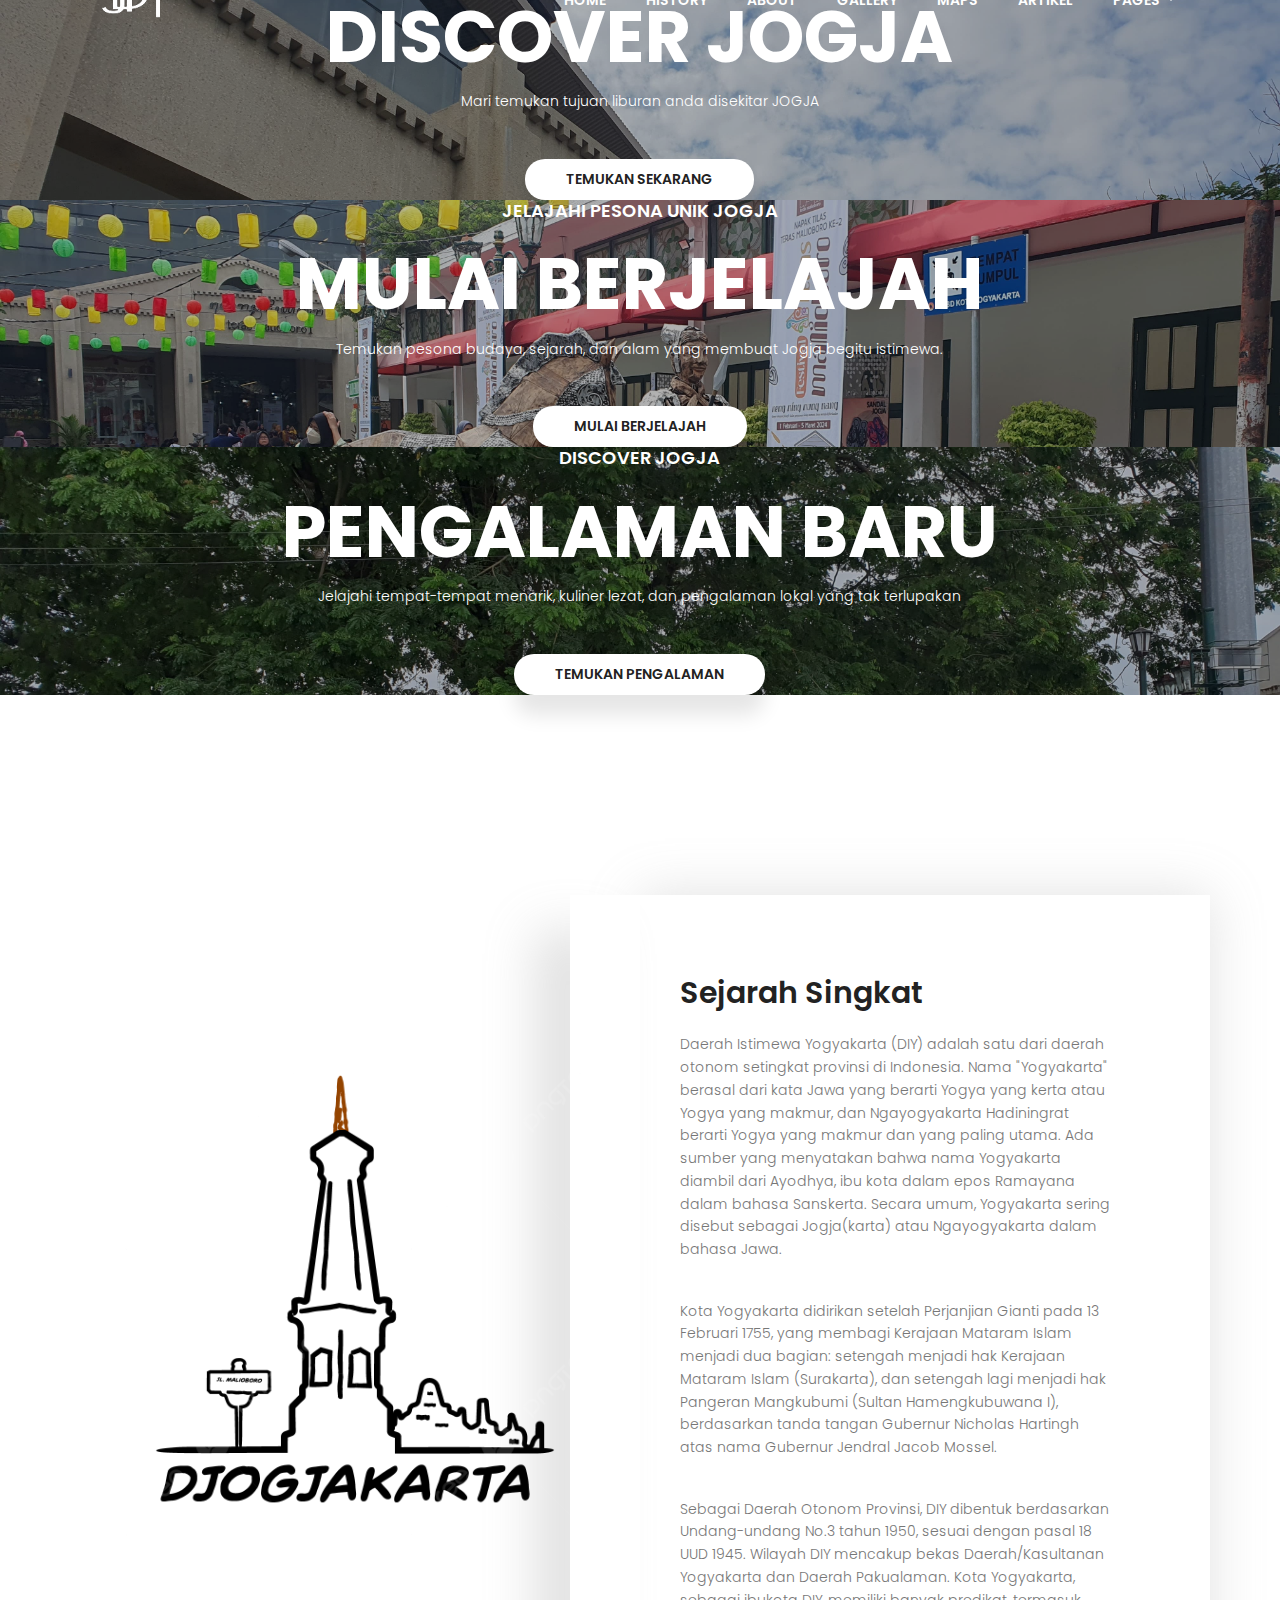
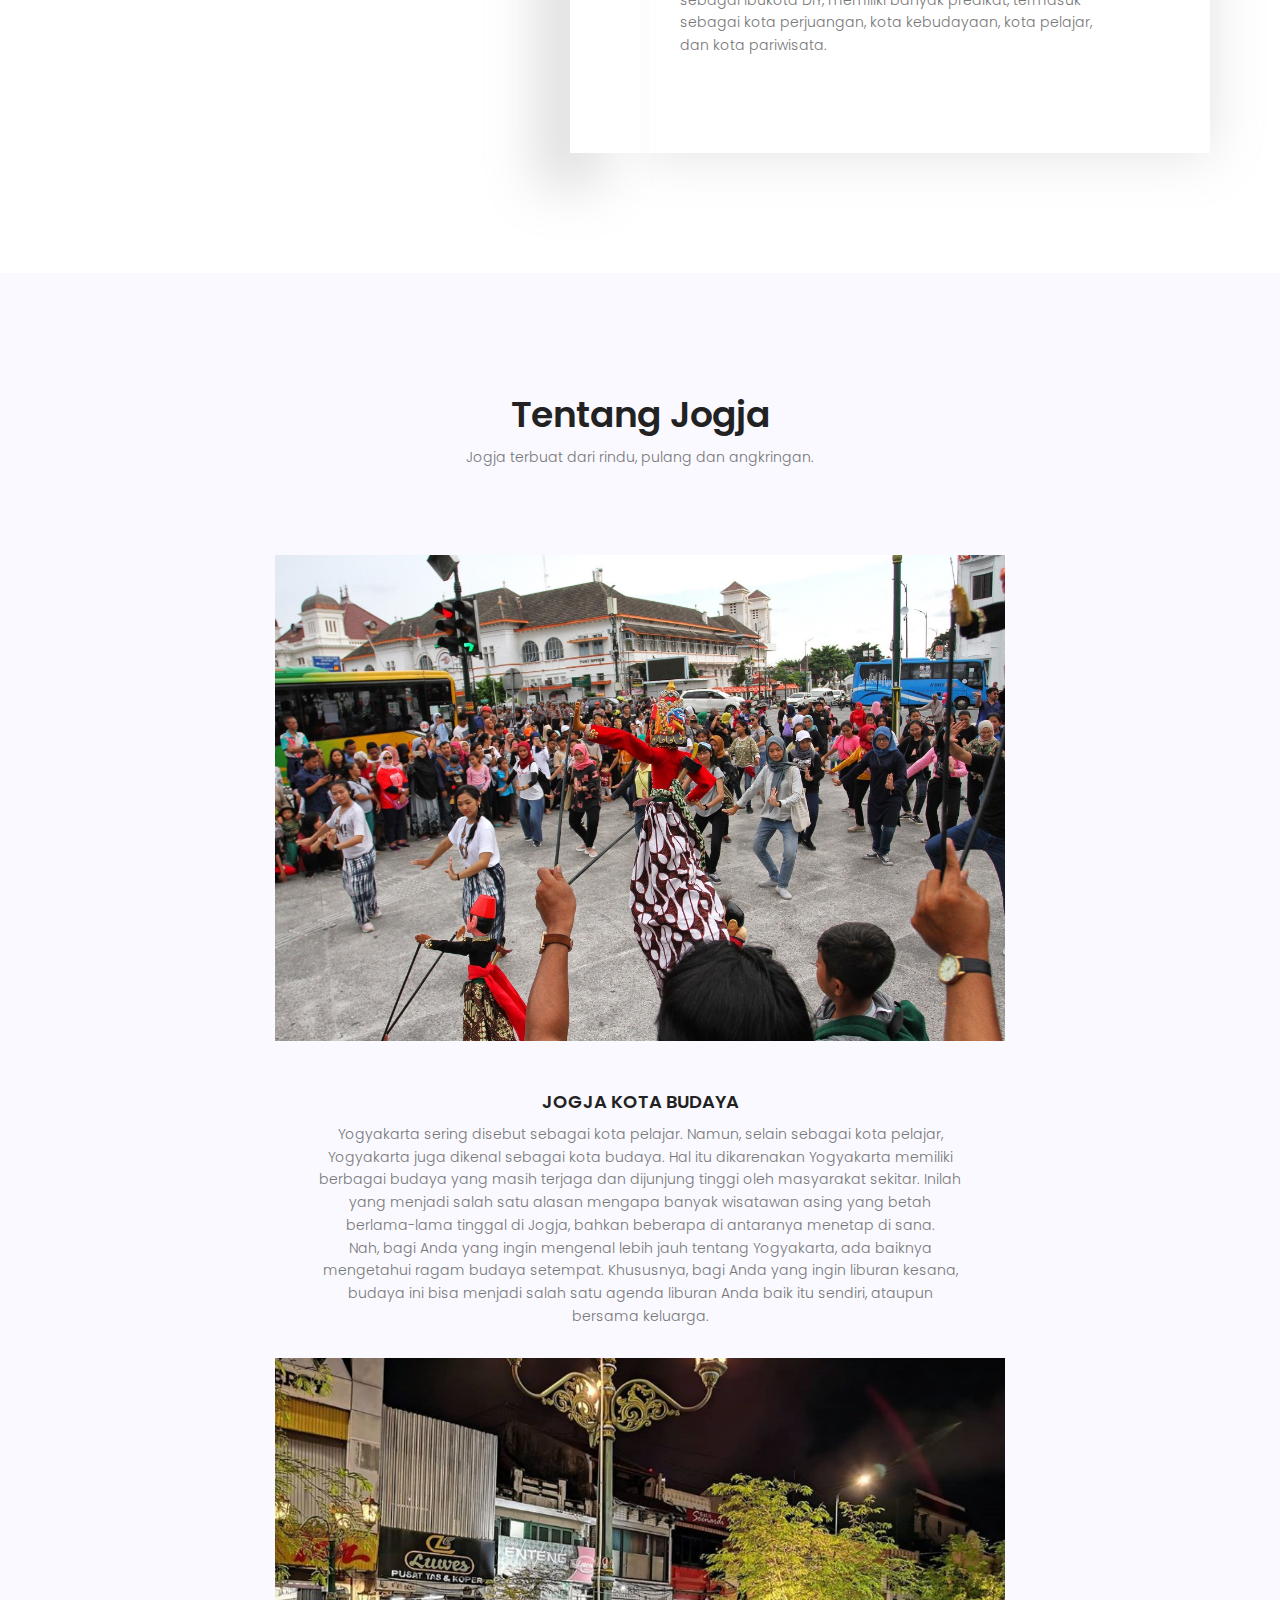
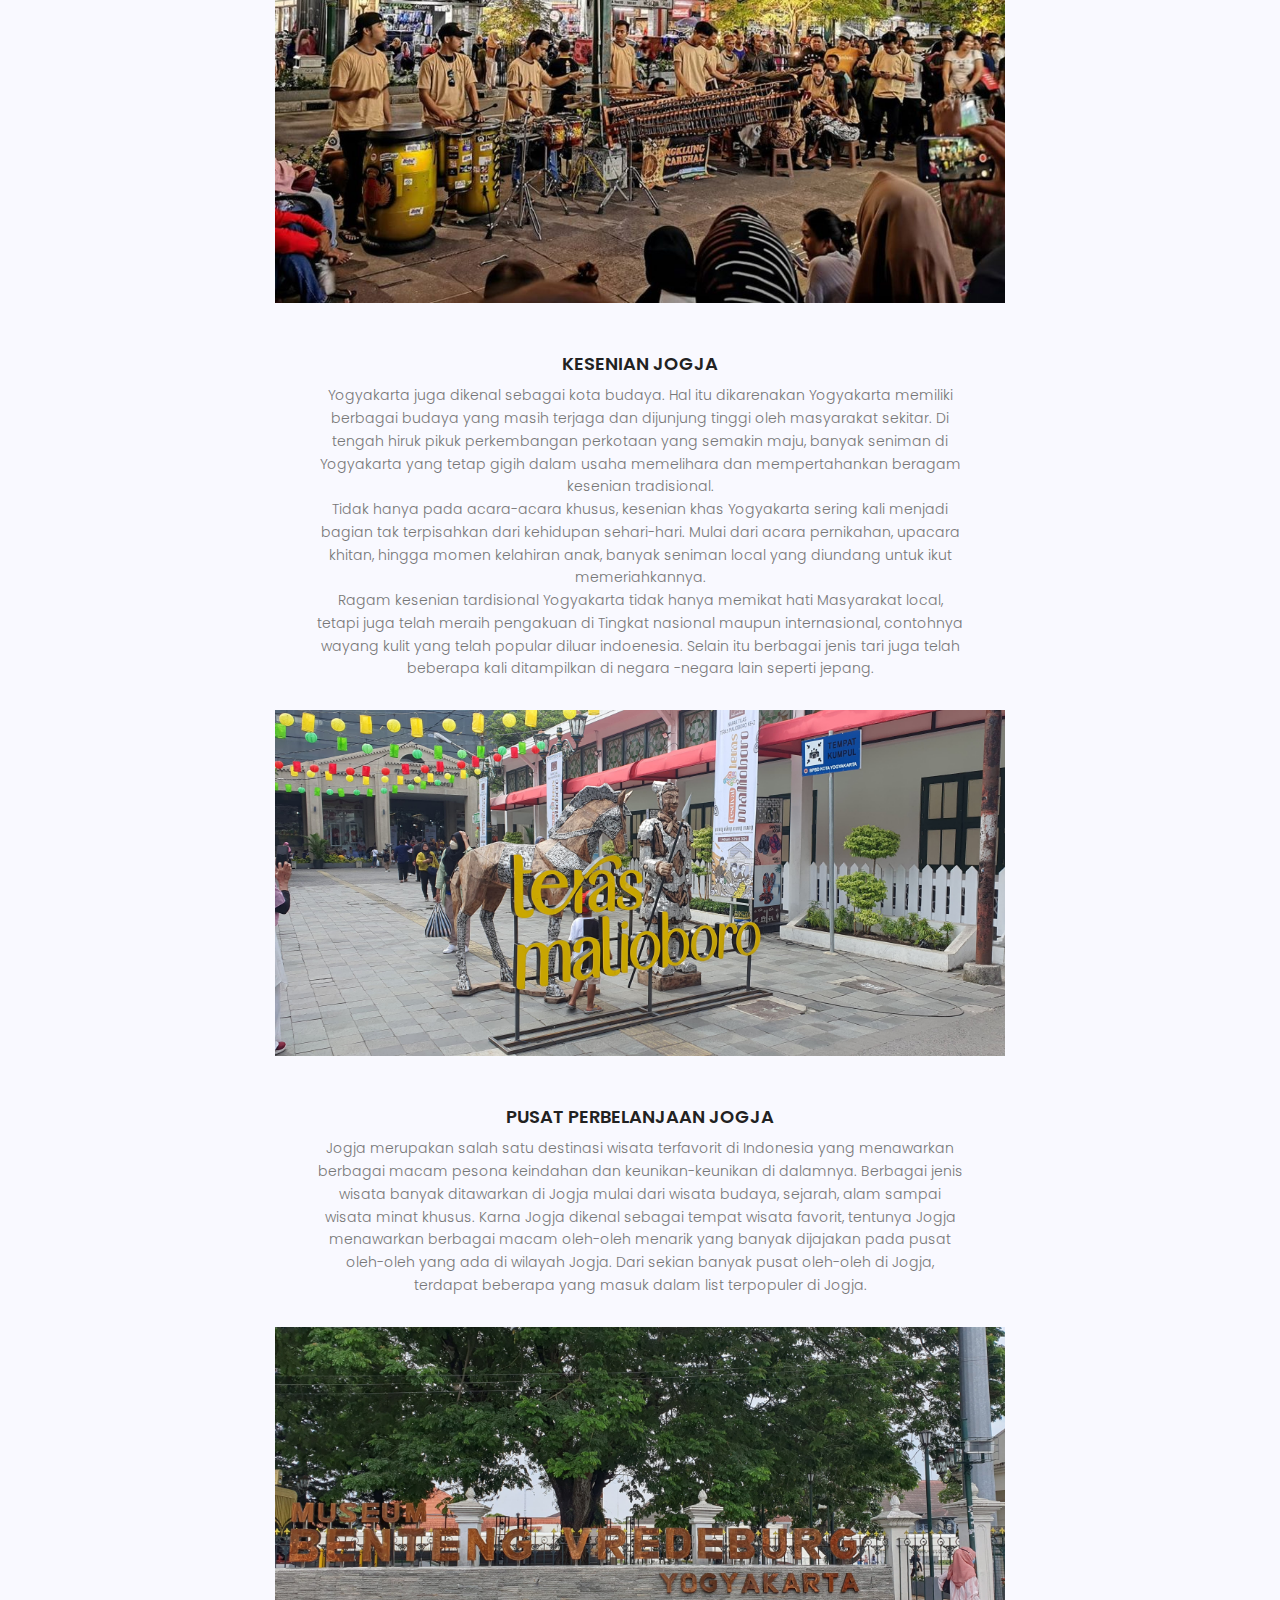
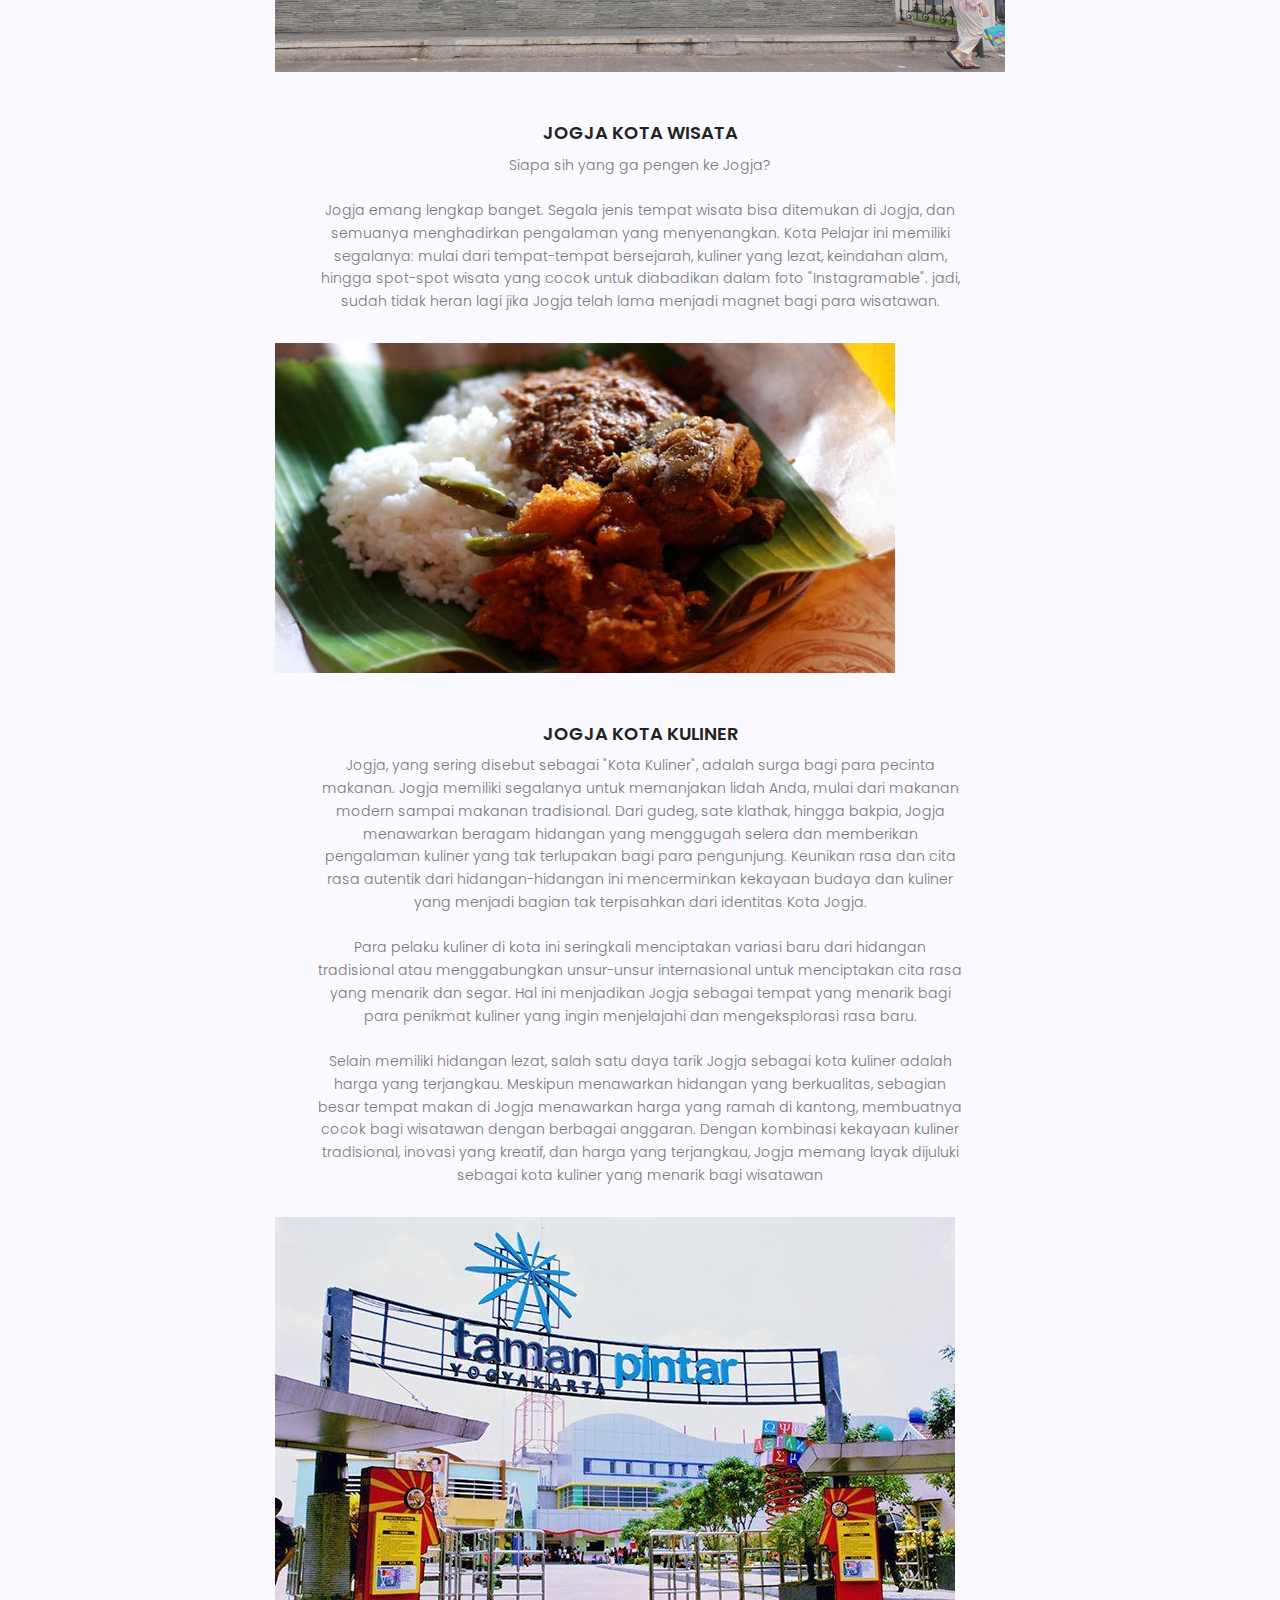
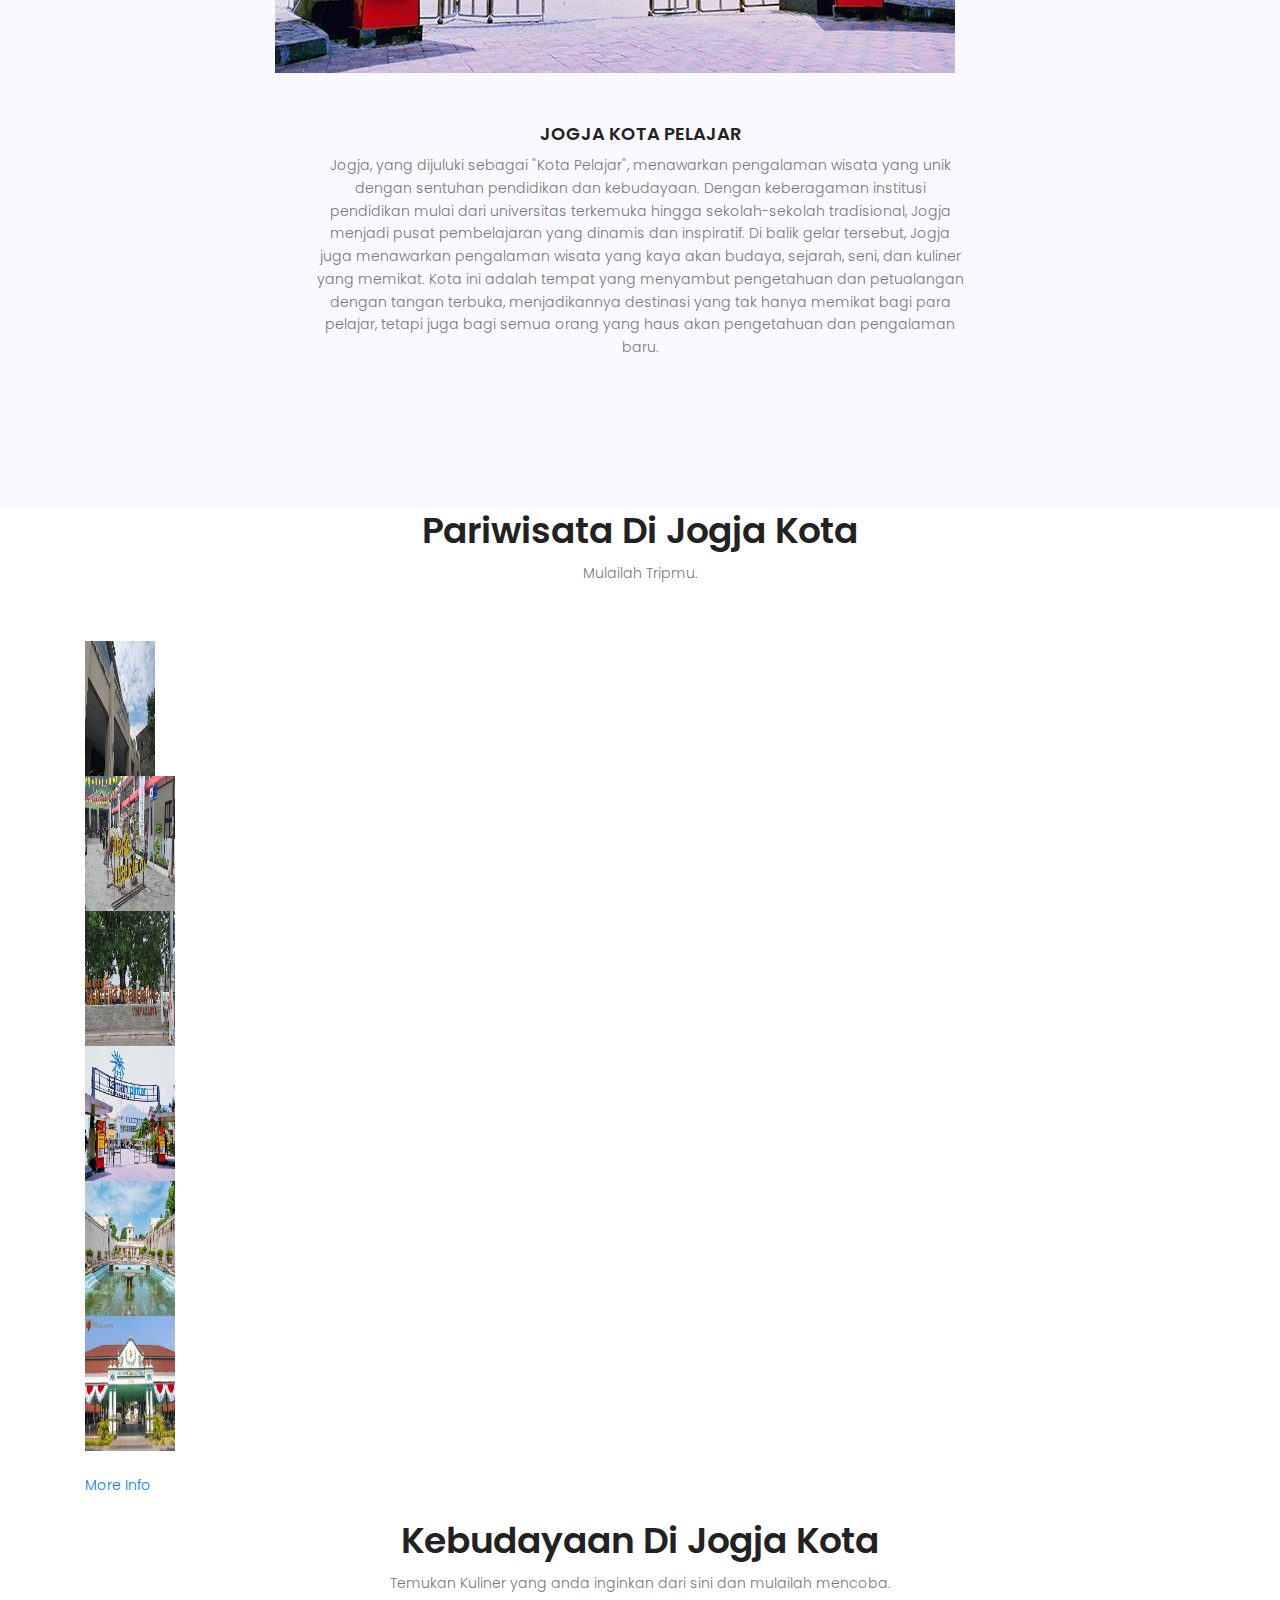
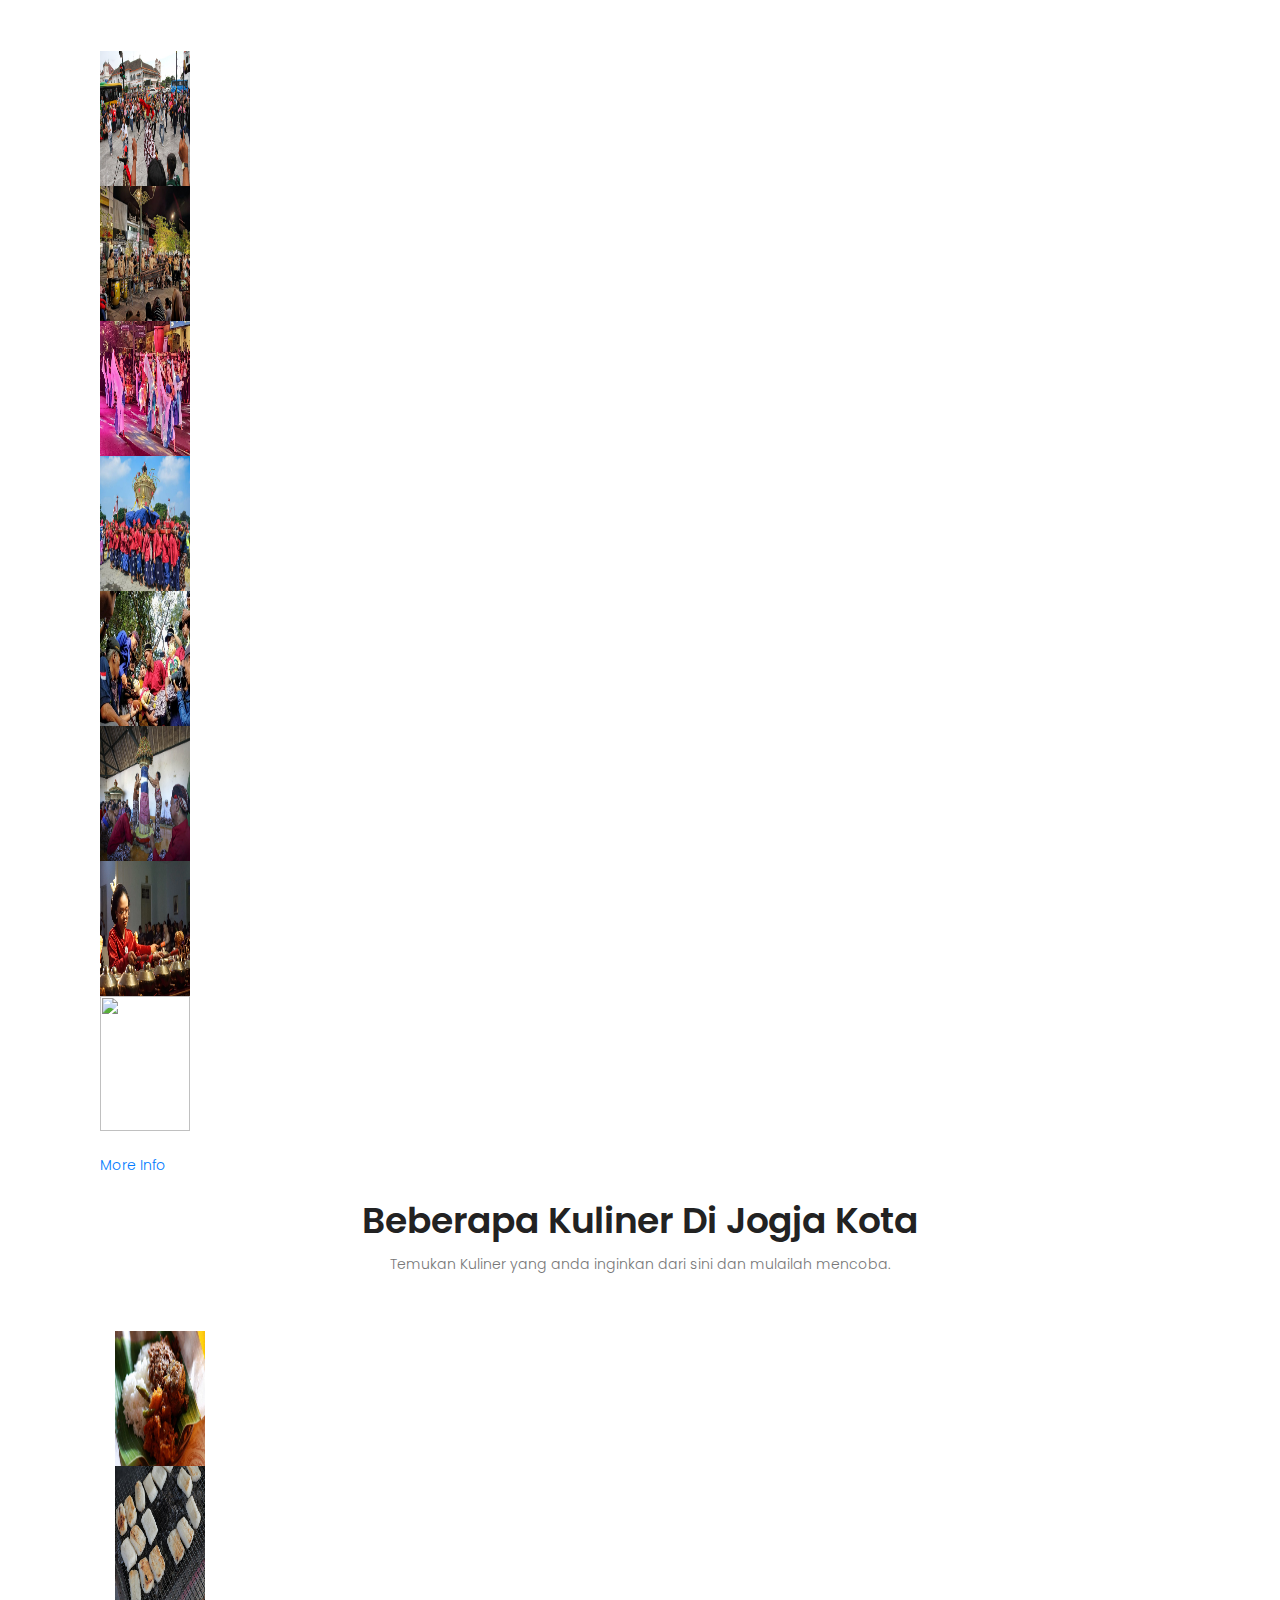
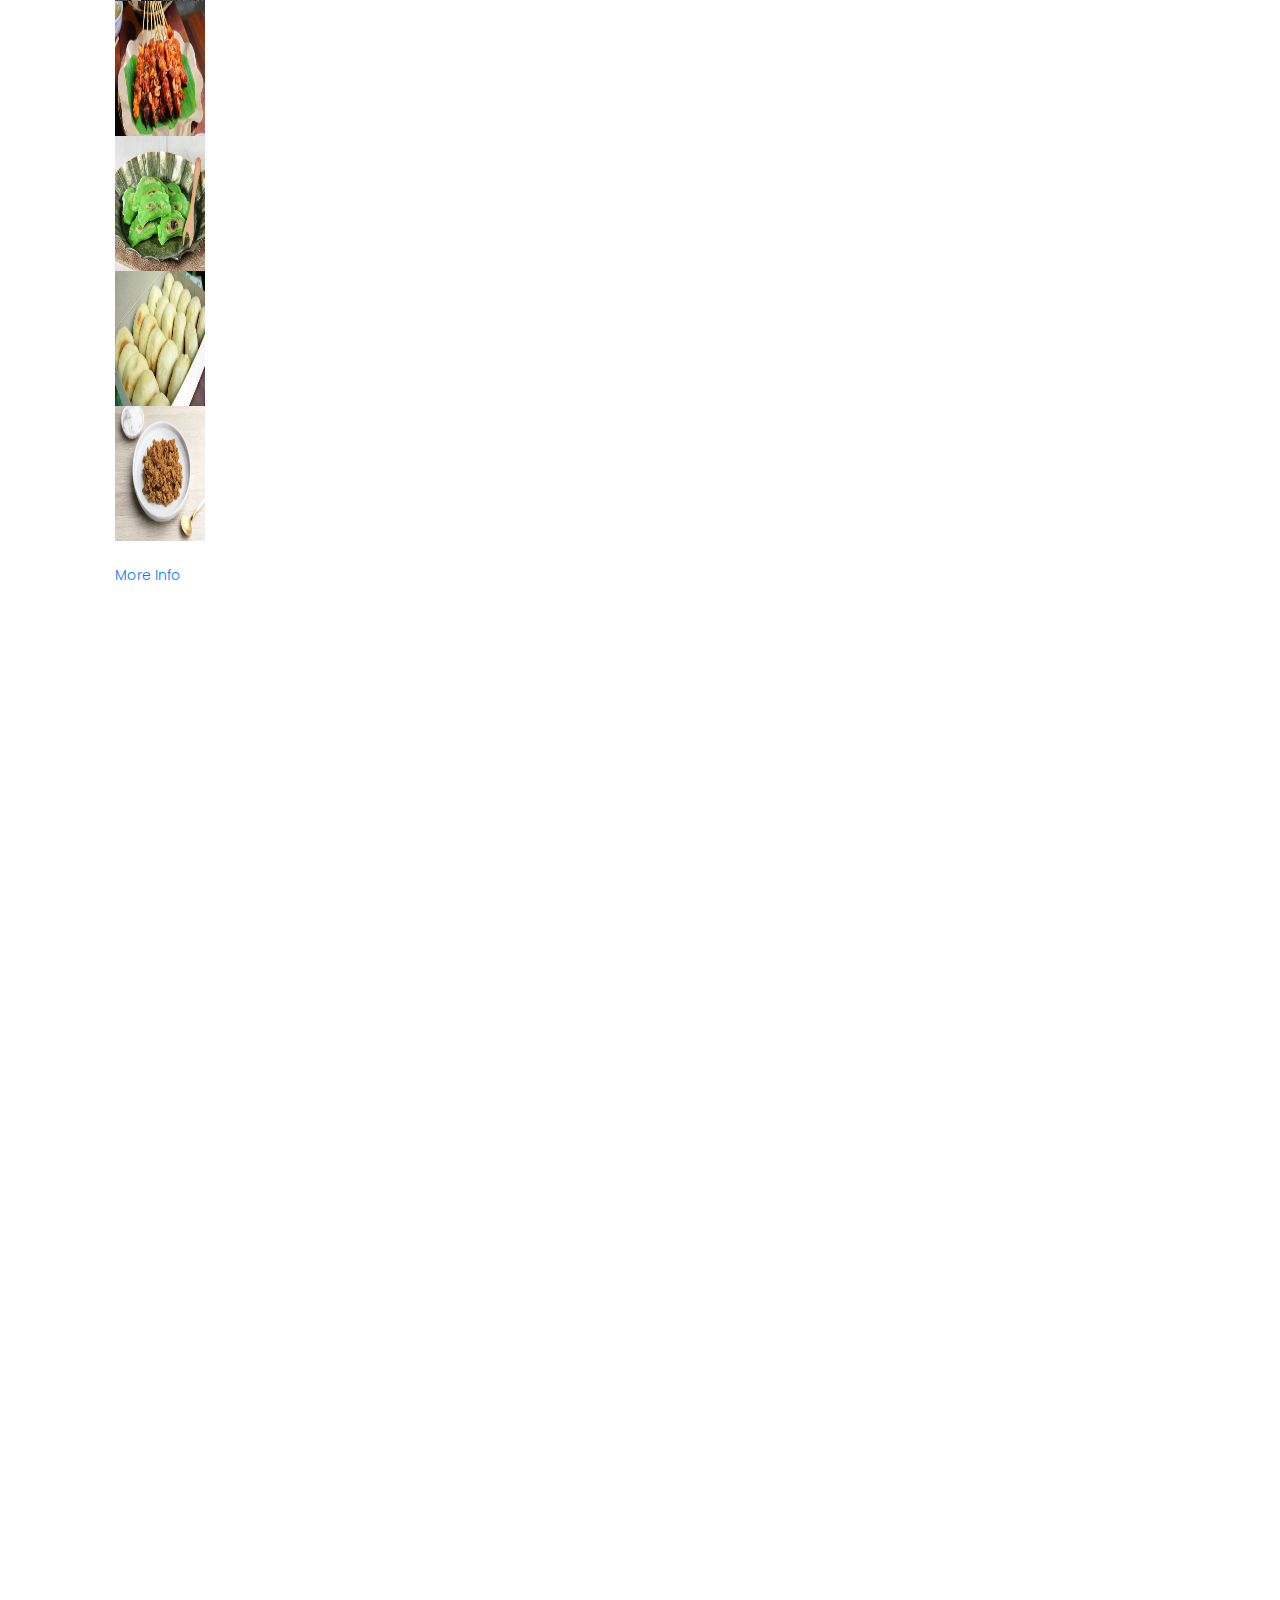
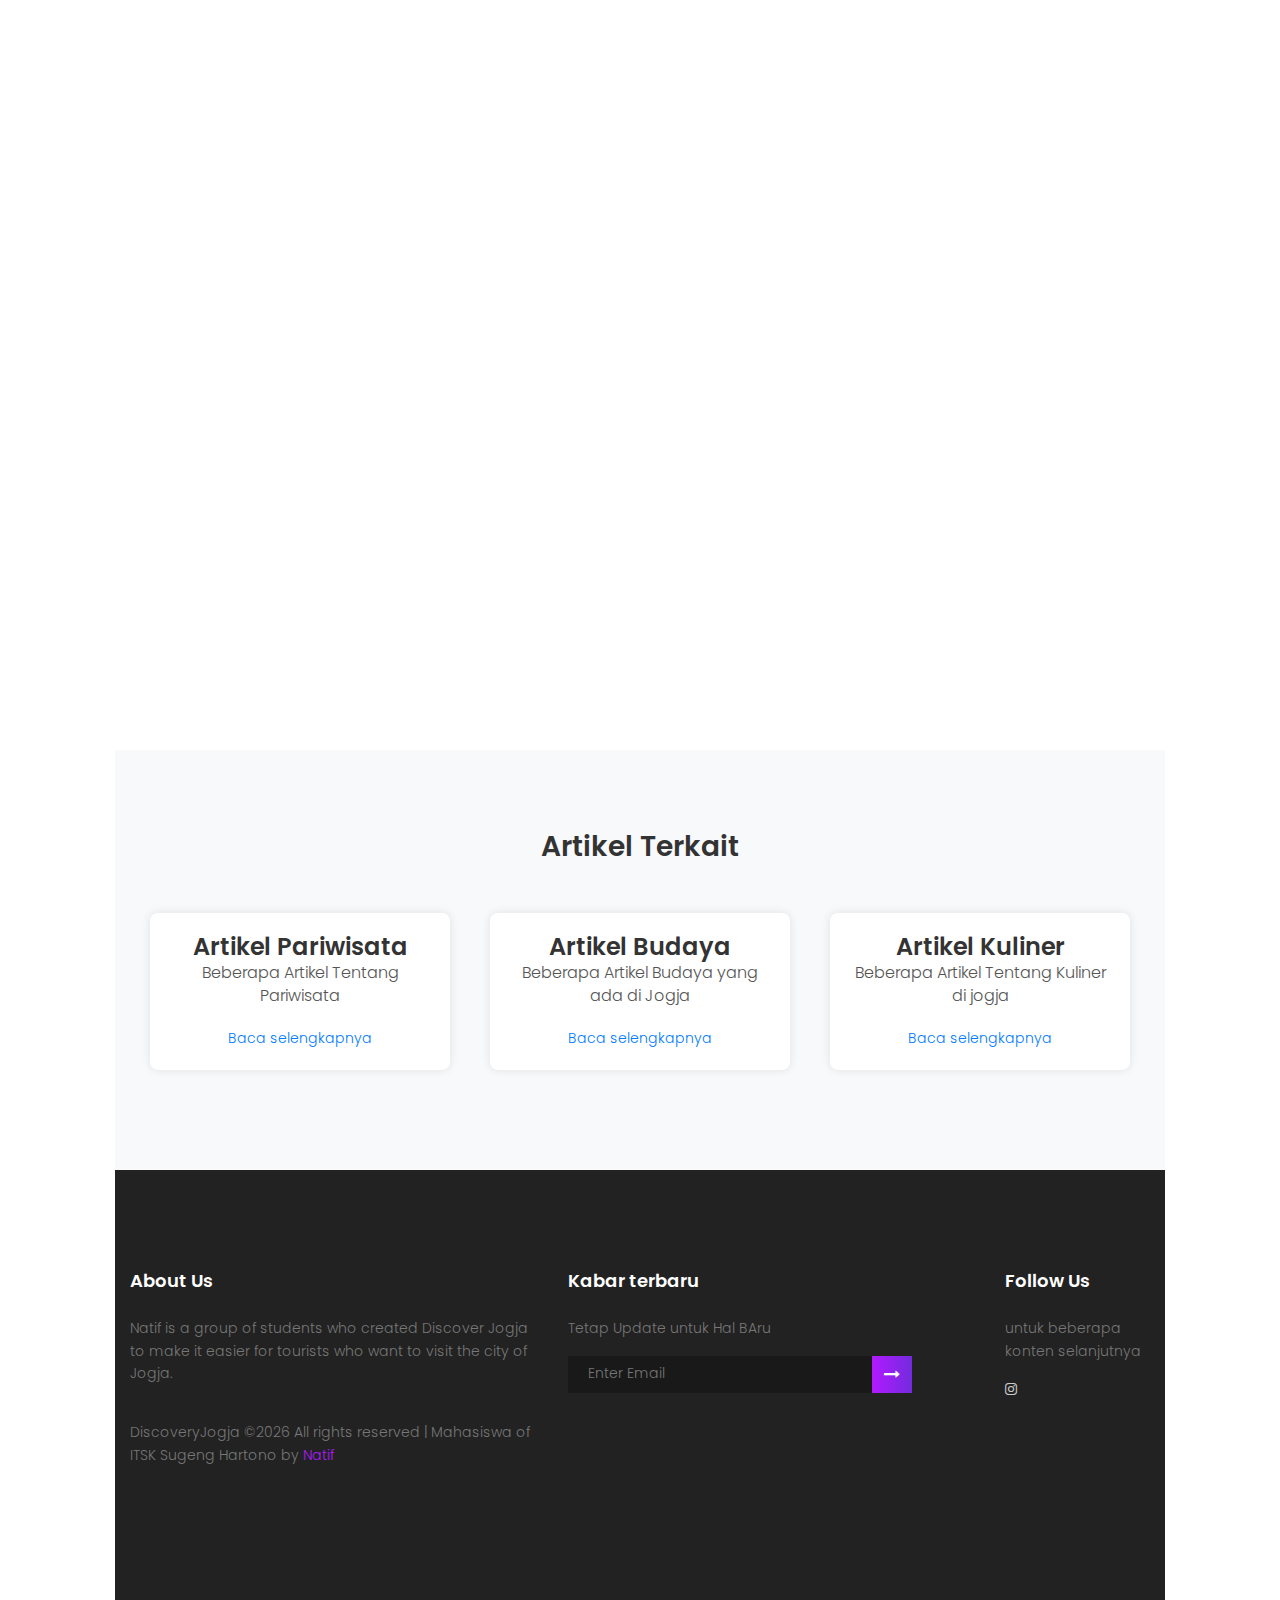
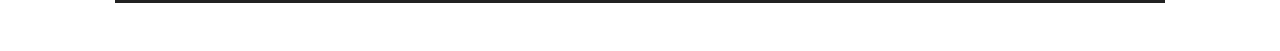
==== index.html @ 76f893b6 "Add files via upload" ====
<!DOCTYPE html>
	<html lang="zxx" class="no-js">
	<head>
		<!-- Mobile Specific Meta -->
		<meta name="viewport" content="width=device-width, initial-scale=1, shrink-to-fit=no">
		<!-- Favicon-->
		<link rel="shortcut icon" href="img/fav.png">
		<!-- Author Meta -->
		<meta name="author" content="colorlib">
		<!-- Meta Description -->
		<meta name="description" content="">
		<!-- Meta Keyword -->
		<meta name="keywords" content="">
		<!-- meta character set -->
		<meta charset="UTF-8">
		<!-- Site Title -->
		<title>Adventure</title>

		<link href="https://fonts.googleapis.com/css?family=Poppins:100,200,400,300,500,600,700" rel="stylesheet"> 
			<!--
			CSS
			============================================= -->
			<link rel="stylesheet" href="css/linearicons.css">
			<link rel="stylesheet" href="css/font-awesome.min.css">
			<link rel="stylesheet" href="css/bootstrap.css">
			<link rel="stylesheet" href="css/magnific-popup.css">
			<link rel="stylesheet" href="css/animate.min.css">
			<link rel="stylesheet" href="css/owl.carousel.css">
			<link rel="stylesheet" href="css/main.css">
			<style>
				.video-container {
					position: relative;
					width: 100%;
					height: 100vh; /* Sesuaikan dengan tinggi yang diinginkan */
					overflow: hidden;
				}
		
				video {
					position: absolute;
					top: 50%;
					left: 50%;
					transform: translate(-50%, -50%);
					min-width: 100%;
					min-height: 100%;
					width: auto;
					height: auto;
					z-index: -100;
				}
				.related-articles {
    background-color: #f8f9fa; 
    padding: 80px 0; 
}

.related-articles .container {
    text-align: center;
}

.related-articles h2 {
    margin-bottom: 30px; 
    font-size: 28px;
    color: #333; 
}

.article-list {
    display: flex;
    flex-wrap: wrap;
    justify-content: center;
}

.article {
    width: 300px; 
    margin: 20px; 
    padding: 20px; 
    background-color: #fff; 
    border-radius: 8px; 
    box-shadow: 0 0 10px rgba(0, 0, 0, 0.1); 
}

.article h3 {
    font-size: 24px;
    color: #333; 
}

.article p {
    margin-bottom: 20px;
    font-size: 16px; 
    color: #555; 
}

.article a {
    text-decoration: none;
    color: #007bff; 
}

.article a:hover {
    text-decoration: underline; 
}

				
			</style>
		</head>
		<body>
			<!-- start banner Area -->
			<section class="banner-area" id="home">
				<!-- Start Header Area -->
				<header class="default-header">
					<nav class="navbar navbar-expand-lg  navbar-light">
						<div class="container">
							  <a class="navbar-brand" href="index.html">
							  	<img src="img/logo2.png" height="70" width="200" color="blue" alt="">
							  </a>
							  <button class="navbar-toggler" type="button" data-toggle="collapse" data-target="#navbarSupportedContent" aria-controls="navbarSupportedContent" aria-expanded="false" aria-label="Toggle navigation">
							    <span class="text-white lnr lnr-menu"></span>
							  </button>

							  <div class="collapse navbar-collapse justify-content-end align-items-center" id="navbarSupportedContent">
							    <ul class="navbar-nav">
									<li><a href="#home">Home</a></li>
									<li><a href="#history">History</a></li>									
									<li><a href="#about">About</a></li>
									<li><a href="#gallery">Gallery</a></li>
									<li><a href="#faq">Maps</a></li>
									<li><a href="#artikel">Artikel</a></li>
									<!-- Dropdown -->
								    <li class="dropdown">
								      <a class="dropdown-toggle" href="#" id="navbardrop" data-toggle="dropdown">
								        Pages
								      </a>
								      <div class="dropdown-menu">
								        <a class="dropdown-item" href="pariwisata.html">Destinasi</a>
								        <a class="dropdown-item" href="budaya.html">Budaya</a>
										<a class="dropdown-item" href="kuliner.html">Kuliner</a>
								      </div>
								    </li>
							    </ul>
							  </div>						
						</div>
					</nav>
				</header>
				<!-- End Header Area -->				
			</section>

			<section class="default-banner active-blog-slider">
					<div class="item-slider relative" style="background: url(img/slider4.jpeg);background-size: cover;">
						<div class="overlay" style="background: rgba(0,0,0,.3)"></div>
						<div class="container">
							<div class="row fullscreen justify-content-center align-items-center">
								<div class="col-md-10 col-12">
									<div class="banner-content text-center">
										<h4 class="text-white mb-20 text-uppercase">Discover JOGJA by Natif</h4>
										<h1 class="text-uppercase text-white">DISCOVER JOGJA</h1>
										<p class="text-white">Mari temukan tujuan liburan anda disekitar JOGJA</p>
										<a href="#" class="text-uppercase header-btn">Temukan Sekarang</a>
									</div>
								</div>

							</div>
						</div>
					</div>
					<div class="item-slider relative" style="background: url(img/slider5.jpeg);background-size: cover;">
						<div class="overlay" style="background: rgba(0,0,0,.3)"></div>
						<div class="container">
							<div class="row fullscreen justify-content-center align-items-center">
								<div class="col-md-10 col-12">
									<div class="banner-content text-center">
										<h4 class="text-white mb-20 text-uppercase">Jelajahi pesona unik Jogja</h4>
										<h1 class="text-uppercase text-white">Mulai Berjelajah</h1>
										<p class="text-white">Temukan pesona budaya, sejarah, dan alam yang membuat Jogja begitu istimewa.</p>
										<a href="#" class="text-uppercase header-btn">Mulai Berjelajah</a>
									</div>
								</div>
							</div>
						</div>
					</div>
					<div class="item-slider relative" style="background: url(img/slider6.jpeg);background-size: cover;">
						<div class="overlay" style="background: rgba(0,0,0,.3)"></div>
						<div class="container">
							<div class="row fullscreen justify-content-center align-items-center">
								<div class="col-md-10 col-12">
									<div class="banner-content text-center">
										<h4 class="text-white mb-20 text-uppercase">DISCOVER JOGJA</h4>
										<h1 class="text-uppercase text-white">Pengalaman Baru</h1>
										<p class="text-white">Jelajahi tempat-tempat menarik, kuliner lezat, dan pengalaman lokal yang tak terlupakan</p>
										<a href="#" class="text-uppercase header-btn">Temukan Pengalaman</a>
									</div>
								</div>
							</div>
						</div>
					</div>
				</section>

			<!-- Start about Area -->
			<section class="section-gap info-area" id="history">
				<div class="container">
					<div class="row d-flex justify-content-center">
						<div class="menu-content pb-40 col-lg-8">
							<!-- <div class="title text-center">
								<h1 class="mb-10">Secuplik tentang Budaya,Pariwisata,dan Kuliner di Jogja Kota</h1>
								<p>Simak dan Ikuti</p>
							</div> -->
						</div>
					</div>					
					<div class="single-info row mt-40">
						<div class="col-lg-6 col-md-12 mt-120 text-center no-padding info-left">
							<div class="info-thumb">
								<img src="img/jogjalogo.png" class="img-fluid" alt="" height="800" width="800">
							</div>
						</div>
						<div class="col-lg-6 col-md-12 no-padding info-rigth">
							<div class="info-content">
								<h2 >Sejarah Singkat</h2>
								<br>
								<p>
									Daerah Istimewa Yogyakarta (DIY) adalah satu dari daerah otonom setingkat provinsi di Indonesia. Nama "Yogyakarta" berasal dari kata Jawa yang berarti Yogya yang kerta atau Yogya yang makmur, dan Ngayogyakarta Hadiningrat berarti Yogya yang makmur dan yang paling utama. Ada sumber yang menyatakan bahwa nama Yogyakarta diambil dari Ayodhya, ibu kota dalam epos Ramayana dalam bahasa Sanskerta. Secara umum, Yogyakarta sering disebut sebagai Jogja(karta) atau Ngayogyakarta dalam bahasa Jawa.
								</p>
								<br>
								<p> 
									Kota Yogyakarta didirikan setelah Perjanjian Gianti pada 13 Februari 1755, yang membagi Kerajaan Mataram Islam menjadi dua bagian: setengah menjadi hak Kerajaan Mataram Islam (Surakarta), dan setengah lagi menjadi hak Pangeran Mangkubumi (Sultan Hamengkubuwana I), berdasarkan tanda tangan Gubernur Nicholas Hartingh atas nama Gubernur Jendral Jacob Mossel.
								</p>
								<br>
								<p>
									Sebagai Daerah Otonom Provinsi, DIY dibentuk berdasarkan Undang-undang No.3 tahun 1950, sesuai dengan pasal 18 UUD 1945. Wilayah DIY mencakup bekas Daerah/Kasultanan Yogyakarta dan Daerah Pakualaman. Kota Yogyakarta, sebagai ibukota DIY, memiliki banyak predikat, termasuk sebagai kota perjuangan, kota kebudayaan, kota pelajar, dan kota pariwisata.
								</p>
								</div>
						</div>
					</div>
				</div>
			</section>
			<!-- End about Area -->
			
			
			<!-- Start project Area -->
			<section class="project-area section-gap" id="about">
				<div class="container">
					<div class="row d-flex justify-content-center">
						<div class="menu-content pb-30 col-lg-8">
							<div class="title text-center">
								<h1 class="mb-10">Tentang Jogja</h1>
								<p>Jogja terbuat dari rindu, pulang dan angkringan.</p>
							</div>
						</div>
					</div>						
					<div class="row justify-content-center d-flex">
						<div class="active-works-carousel mt-40 col-lg-8">
							<div class="item">
								<img class="img-fluid" src="img/budaya1.jpeg" alt="">
								<div class="caption text-center mt-20">
									<h6 class="text-uppercase">Jogja Kota Budaya</h6>
									<p>Yogyakarta sering disebut sebagai kota pelajar. Namun, selain sebagai kota pelajar, Yogyakarta juga dikenal sebagai kota budaya. Hal itu dikarenakan Yogyakarta memiliki berbagai budaya yang masih terjaga dan dijunjung tinggi oleh masyarakat sekitar. Inilah yang menjadi salah satu alasan mengapa banyak wisatawan asing yang betah berlama-lama tinggal di Jogja, bahkan beberapa di antaranya menetap di sana. </p>
								    <p>Nah, bagi Anda yang ingin mengenal lebih jauh tentang Yogyakarta, ada baiknya mengetahui ragam budaya setempat. Khususnya, bagi Anda yang ingin liburan kesana, budaya ini bisa menjadi salah satu agenda liburan Anda baik itu sendiri, ataupun bersama keluarga.</p>
								</div>
							</div>
							<div class="item">
								<img class="img-fluid" src="img/budaya2.jpg" alt="">
								<div class="caption text-center mt-20">
									<h6 class="text-uppercase">Kesenian Jogja</h6>
									<p>Yogyakarta juga dikenal sebagai kota budaya. Hal itu dikarenakan Yogyakarta memiliki berbagai budaya yang masih terjaga dan dijunjung tinggi oleh masyarakat sekitar. Di tengah hiruk pikuk perkembangan perkotaan yang semakin maju, banyak seniman di Yogyakarta yang tetap gigih dalam usaha memelihara dan mempertahankan beragam kesenian tradisional.  </p>
								    <p>Tidak hanya pada acara-acara khusus, kesenian khas Yogyakarta sering kali menjadi bagian tak terpisahkan dari kehidupan sehari-hari. Mulai dari acara pernikahan, upacara khitan, hingga momen kelahiran anak, banyak seniman local yang diundang untuk ikut memeriahkannya. </p>
									<p>Ragam kesenian tardisional Yogyakarta tidak hanya memikat hati Masyarakat local, tetapi juga telah meraih pengakuan di Tingkat nasional maupun internasional, contohnya wayang kulit yang telah popular diluar indoenesia. Selain itu berbagai jenis tari juga telah beberapa kali ditampilkan di negara -negara lain seperti jepang.</p>
								</div>
							</div>
							<div class="item">
								<img class="img-fluid" src="img/slider5.jpeg" alt="">
								<div class="caption text-center mt-20">
									<h6 class="text-uppercase">Pusat Perbelanjaan Jogja</h6>
									<p>Jogja merupakan salah satu destinasi wisata terfavorit di Indonesia yang  menawarkan berbagai macam pesona keindahan dan keunikan-keunikan di dalamnya. Berbagai jenis wisata banyak ditawarkan di Jogja mulai dari wisata budaya, sejarah, alam sampai wisata minat khusus. Karna Jogja dikenal sebagai tempat wisata favorit, tentunya Jogja menawarkan berbagai macam oleh-oleh menarik yang banyak dijajakan pada pusat oleh-oleh yang ada di wilayah Jogja. Dari sekian banyak pusat oleh-oleh di Jogja, terdapat beberapa yang masuk dalam list terpopuler di Jogja.</p>
								</div>
							</div>
							<div class="item">
								<img class="img-fluid" src="img/slider6.jpeg" alt="">
								<div class="caption text-center mt-20">
									<h6 class="text-uppercase">Jogja Kota Wisata</h6>
									<p>Siapa sih yang ga pengen ke Jogja?</p>
									<br>
									<p>Jogja emang lengkap banget. Segala jenis tempat wisata bisa ditemukan di Jogja, dan semuanya menghadirkan pengalaman yang menyenangkan. Kota Pelajar ini memiliki segalanya: mulai dari tempat-tempat bersejarah, kuliner yang lezat, keindahan alam, hingga spot-spot wisata yang cocok untuk diabadikan dalam foto "Instagramable". jadi, sudah tidak heran lagi jika Jogja telah lama menjadi magnet bagi para wisatawan.</p>
								</div>
							</div>
							<div class="item">
								<img class="img-fluid" src="img/gudeg.jpg" alt="">
								<div class="caption text-center mt-20">
									<h6 class="text-uppercase">Jogja Kota Kuliner</h6>
									<p> Jogja, yang sering disebut sebagai "Kota Kuliner", adalah surga bagi para pecinta makanan. Jogja memiliki segalanya untuk memanjakan lidah Anda, mulai dari makanan modern sampai makanan tradisional. Dari gudeg, sate klathak, hingga bakpia, Jogja menawarkan beragam hidangan yang menggugah selera dan memberikan pengalaman kuliner yang tak terlupakan bagi para pengunjung. Keunikan rasa dan cita rasa autentik dari hidangan-hidangan ini mencerminkan kekayaan budaya dan kuliner yang menjadi bagian tak terpisahkan dari identitas Kota Jogja.</p>
									<br>
									<p> Para pelaku kuliner di kota ini seringkali menciptakan variasi baru dari hidangan tradisional atau menggabungkan unsur-unsur internasional untuk menciptakan cita rasa yang menarik dan segar. Hal ini menjadikan Jogja sebagai tempat yang menarik bagi para penikmat kuliner yang ingin menjelajahi dan mengeksplorasi rasa baru.</p>
									<br> 
									<p> Selain memiliki hidangan lezat, salah satu daya tarik Jogja sebagai kota kuliner adalah harga yang terjangkau. Meskipun menawarkan hidangan yang berkualitas, sebagian besar tempat makan di Jogja menawarkan harga yang ramah di kantong, membuatnya cocok bagi wisatawan dengan berbagai anggaran. Dengan kombinasi kekayaan kuliner tradisional, inovasi yang kreatif, dan harga yang terjangkau, Jogja memang layak dijuluki sebagai kota kuliner yang menarik bagi wisatawan </p>
								</div>
							</div>
							<div class="item">
								<img class="img-fluid" src="img/taman pintar.jpg" alt="">
								<div class="caption text-center mt-20">
									<h6 class="text-uppercase">Jogja Kota Pelajar</h6>
									<p>Jogja, yang dijuluki sebagai "Kota Pelajar", menawarkan pengalaman wisata yang unik dengan sentuhan pendidikan dan kebudayaan. Dengan keberagaman institusi pendidikan mulai dari universitas terkemuka hingga sekolah-sekolah tradisional, Jogja menjadi pusat pembelajaran yang dinamis dan inspiratif. Di balik gelar tersebut, Jogja juga menawarkan pengalaman wisata yang kaya akan budaya, sejarah, seni, dan kuliner yang memikat. Kota ini adalah tempat yang menyambut pengetahuan dan petualangan dengan tangan terbuka, menjadikannya destinasi yang tak hanya memikat bagi para pelajar, tetapi juga bagi semua orang yang haus akan pengetahuan dan pengalaman baru. </p>
								</div>
							</div>
						</div>
					</div>
				</div>	
			</section>
			
			<!-- End project Area -->


			<!-- Start feature Area -->
			<div class="container">
				<div class="row d-flex justify-content-center">
					<div class="menu-content pb-40 col-lg-8">
						<div class="title text-center">
							<h1 class="mb-10">Pariwisata Di Jogja Kota</h1>
							<p>Mulailah Tripmu.</p>
						</div>
					</div>
				</div>
			<!-- End feature Area -->


			<!-- Start gallery Area -->
			<section class="gallery-area" id="gallery">
				<div class="container-fluid">
					<div class="row no-padding">
						<div class="active-gallery">
							<div class="item single-gallery">
								<img src="img/slider4.jpeg" alt="" height="135" width="70">
							</div>	
							<div class="item single-gallery">
								<img src="img/slider5.jpeg" alt="" height="135" width="90">
							</div>	
							<div class="item single-gallery">
								<img src="img/slider6.jpeg" alt="" height="135" width="90">
							</div>	
							<div class="item single-gallery">
								<img src="img/taman pintar.jpg" alt="" height="135" width="90">
							</div>	
							<div class="item single-gallery">
								<img src="img/taman sari.jpg" alt="" height="135" width="90">
							</div>	
							<div class="item single-gallery">
								<img src="img/keraton jogja.jpeg" alt="" height="135" width="90">
							</div>																		
						</div>
					</div>
				</div>	
			</section>
			<!-- End gallery Area -->
			<br>
			<a href="pariwisata.html"> More Info</a>
			<br>
			<br>

			<!-- Start feature Area -->
			<div class="container">
				<div class="row d-flex justify-content-center">
					<div class="menu-content pb-40 col-lg-8">
						<div class="title text-center">
							<h1 class="mb-10">Kebudayaan Di Jogja Kota</h1>
							<p>Temukan Kuliner yang anda inginkan dari sini dan mulailah mencoba.</p>
						</div>
					</div>
				</div>
			<!-- End feature Area -->


			<!-- Start gallery Area -->
			<section class="gallery-area" id="gallery">
				<div class="container-fluid">
					<div class="row no-padding">
						<div class="active-gallery">
							<div class="item single-gallery">
								<img src="img/budaya1.jpeg" alt="" height="135" width="90">
							</div>	
							<div class="item single-gallery">
								<img src="img/budaya2.jpg" alt="" height="135" width="90">
							</div>	
							<div class="item single-gallery">
								<img src="img/budaya3.jpg" alt="" height="135" width="90">
							</div>	
							<div class="item single-gallery">
								<img src="img/sekaten.jpg" alt="" height="135" width="90">
							</div>	
							<div class="item single-gallery">
								<img src="img/saparan.jpg" alt="" height="135" width="90">
							</div>	
							<div class="item single-gallery">
								<img src="img/tumplak wajik.jpg" alt="" height="135" width="90">
							</div>	
							<div class="item single-gallery">
								<img src="img/karawitann.webp" alt="" height="135" width="90">
							</div>
							<div class="item single-gallery">
								<img src="img/wayang kulit.jpeg" alt="" height="135" width="90">
							</div>																			
						</div>
					</div>
				</div>	
			</section>
			<!-- End gallery Area -->
			<br>
			<a href="budaya.html"> More Info</a>
			<br>
			<br>
			
			<!-- Start feature Area -->
			<div class="container">
				<div class="row d-flex justify-content-center">
					<div class="menu-content pb-40 col-lg-8">
						<div class="title text-center">
							<h1 class="mb-10">Beberapa Kuliner Di Jogja Kota</h1>
							<p>Temukan Kuliner yang anda inginkan dari sini dan mulailah mencoba.</p>
						</div>
					</div>
				</div>
			<!-- End feature Area -->


			<!-- Start gallery Area -->
			<section class="gallery-area" id="gallery">
				<div class="container-fluid">
					<div class="row no-padding">
						<div class="active-gallery">
							<div class="item single-gallery">
								<img src="img/gudeg.jpg" alt="" height="135" width="90">
							</div>	
							<div class="item single-gallery">
								<img src="img/jadah.jpg" alt="" height="135" width="90">
							</div>	
							<div class="item single-gallery">
								<img src="img/sate.jpg" alt="" height="135" width="90">
							</div>	
							<div class="item single-gallery">
								<img src="img/kipo.jpe" alt="" height="135" width="90">
							</div>	
							<div class="item single-gallery">
								<img src="img/bakpia.webp" alt="" height="135" width="90">
							</div>	
							<div class="item single-gallery">
								<img src="img/tiwol.webp" alt="" height="135" width="90">
							</div>																		
						</div>
					</div>
				</div>	
			</section>
			<br>
			<a href="kuliner.html"> More Info</a>
			<br>
			<br>
			<!-- End gallery Area -->
			
			
			
			<!-- Start faq Area -->
			<section class="faq-area section-gap" id="faq">
				<div class="row">

					<iframe src="https://www.google.com/maps/embed?pb=!1m18!1m12!1m3!1d3952.9732520221605!2d110.36327047500508!3d-7.7926565922273445!2m3!1f0!2f0!3f0!3m2!1i1024!2i768!4f13.1!3m3!1m2!1s0x2e7a5825fa6106c5%3A0x3ea4c521a5ed1133!2sJl.%20Malioboro%2C%20Sosromenduran%2C%20Gedong%20Tengen%2C%20Kota%20Yogyakarta%2C%20Daerah%20Istimewa%20Yogyakarta!5e0!3m2!1sid!2sid!4v1709033347748!5m2!1sid!2sid" width="1400" height="600" style="border:0;" allowfullscreen="" loading="lazy" referrerpolicy="no-referrer-when-downgrade"></iframe>
						
					
	
				</div>
			</section>
			<!-- End faq Area -->
			
			
			<!-- Start Video Area -->
			
						<!-- <video autoplay muted loop id="video-bg">
							<source src="img/vidjog.mp4" type="video/mp4" width="1400" height="600" >
						</video> -->
						
						<div class="video-container">
							<video autoplay muted loop id="video-bg">
								<source src="img/VID4.mp4" type="video/mp4" />
							</video>
						</div>
						
					
			<!-- Start Video Area -->
			
			
			<!-- Start logo Area -->
			<section class="logo-area">
				<div class="container">
					<div class="row">
						
					</div>
				</div>	
			</section>
			<!-- End logo Area -->
			
							
			<section class="related-articles" id="artikel"> 
				<div class="container">
					<h2>Artikel Terkait</h2>
					<div class="article-list">
						<div class="article">
							<h3>Artikel Pariwisata</h3>
							<p>Beberapa Artikel Tentang Pariwisata</p>
							<a href="https://www.wsrentaljogja.com/30-pilihan-wisata-di-jogja-2022/">Baca selengkapnya</a>
						</div>
						<div class="article">
							<h3>Artikel Budaya</h3>
							<p>Beberapa Artikel Budaya yang ada di Jogja</p>
							<a href="https://sapabudaya.jogjakota.go.id/blog/7-budaya-jogjakarta-yang-paling-terkenal">Baca selengkapnya</a>
						</div>
						<div class="article">
							<h3>Artikel Kuliner</h3>
							<p>Beberapa Artikel Tentang Kuliner di jogja</p>
							<a href="https://www.yogyes.com/id/yogyakarta-culinary/">Baca selengkapnya</a>
						</div>
			
					</div>
				</div>
			</section>
			
			<!-- start footer Area -->		
			<footer class="footer-area section-gap">
				<div class="container">
					<div class="row">
						<div class="col-lg-5 col-md-6 col-sm-6">
							<div class="single-footer-widget">
								<h6>About Us</h6>
								<p>
									Natif is a group of students who created Discover Jogja to make it easier for tourists who want to visit the city of Jogja.
								</p>
								<!-- Link back to Colorlib can't be removed. Template is licensed under CC BY 3.0. -->
            		<p class="footer-text">DiscoveryJogja &copy;<script>document.write(new Date().getFullYear());</script> All rights reserved | Mahasiswa of ITSK Sugeng Hartono by <a href="https://sugenghartono.ac.id/" target="_blank">Natif</a></p>
            		<!-- Link back to Colorlib can't be removed. Template is licensed under CC BY 3.0. -->
							</div>
						</div>
						<div class="col-lg-5  col-md-6 col-sm-6">
							<div class="single-footer-widget">
								<h6>Kabar terbaru</h6>
								<p>Tetap Update untuk Hal BAru</p>
								<div class="" id="mc_embed_signup">

										<form target="_blank" novalidate="true" action="https://spondonit.us12.list-manage.com/subscribe/post?u=1462626880ade1ac87bd9c93a&amp;id=92a4423d01" method="get" class="form-inline">

										<div class="d-flex flex-row">

											<input class="form-control" name="EMAIL" placeholder="Enter Email" onfocus="this.placeholder = ''" onblur="this.placeholder = 'Enter Email '" required="" type="email">


				                            	<button class="click-btn btn btn-default"><i class="fa fa-long-arrow-right" aria-hidden="true"></i></button>
				                            	<div style="position: absolute; left: -5000px;">
													<input name="b_36c4fd991d266f23781ded980_aefe40901a" tabindex="-1" value="" type="text">
												</div>
				                          	
											<!-- <div class="col-lg-4 col-md-4">
												<button class="bb-btn btn"><span class="lnr lnr-arrow-right"></span></button>
											</div>  -->
										</div>		
										<div class="info"></div>
										</form>
								</div>
								</div>
						</div>						
						<div class="col-lg-2 col-md-6 col-sm-6 social-widget">
							<div class="single-footer-widget">
								<h6>Follow Us</h6>
								<p>untuk beberapa konten selanjutnya</p>
								<div class="footer-social d-flex align-items-center">
									<a href="https://www.instagram.com/itsksugenghartono?igsh=MTQ1dXdmeHdxNHEzOQ%3D%3D"><i class="fa fa-instagram"></i></a>
								</div>
							</div>
						</div>							
					</div>
				</div>
			</footer>	
			<!-- End footer Area -->			

			<script src="js/vendor/jquery-2.2.4.min.js"></script>
			<script src="https://cdnjs.cloudflare.com/ajax/libs/popper.js/1.11.0/umd/popper.min.js" integrity="sha384-b/U6ypiBEHpOf/4+1nzFpr53nxSS+GLCkfwBdFNTxtclqqenISfwAzpKaMNFNmj4" crossorigin="anonymous"></script>
			<script src="js/vendor/bootstrap.min.js"></script>
			<script src="js/jquery.ajaxchimp.min.js"></script>
			<script src="js/jquery.magnific-popup.min.js"></script>	
			<script src="js/owl.carousel.min.js"></script>			
			<script src="js/jquery.sticky.js"></script>
			<script src="js/slick.js"></script>
			<script src="js/jquery.counterup.min.js"></script>
			<script src="js/waypoints.min.js"></script>		
			<script src="js/main.js"></script>	
		</body>
	</html>
---- css/linearicons.css ----
@font-face {
	font-family: 'Linearicons-Free';
	src:url('../fonts/Linearicons-Free.eot?w118d');
	src:url('../fonts/Linearicons-Free.eot?#iefixw118d') format('embedded-opentype'),
		url('../fonts/Linearicons-Free.woff2?w118d') format('woff2'),
		url('../fonts/Linearicons-Free.woff?w118d') format('woff'),
		url('../fonts/Linearicons-Free.ttf?w118d') format('truetype'),
		url('../fonts/Linearicons-Free.svg?w118d#Linearicons-Free') format('svg');
	font-weight: normal;
	font-style: normal;
}

.lnr {
	font-family: 'Linearicons-Free';
	speak: none;
	font-style: normal;
	font-weight: normal;
	font-variant: normal;
	text-transform: none;
	line-height: 1;

	/* Better Font Rendering =========== */
	-webkit-font-smoothing: antialiased;
	-moz-osx-font-smoothing: grayscale;
}

.lnr-home:before {
	content: "\e800";
}
.lnr-apartment:before {
	content: "\e801";
}
.lnr-pencil:before {
	content: "\e802";
}
.lnr-magic-wand:before {
	content: "\e803";
}
.lnr-drop:before {
	content: "\e804";
}
.lnr-lighter:before {
	content: "\e805";
}
.lnr-poop:before {
	content: "\e806";
}
.lnr-sun:before {
	content: "\e807";
}
.lnr-moon:before {
	content: "\e808";
}
.lnr-cloud:before {
	content: "\e809";
}
.lnr-cloud-upload:before {
	content: "\e80a";
}
.lnr-cloud-download:before {
	content: "\e80b";
}
.lnr-cloud-sync:before {
	content: "\e80c";
}
.lnr-cloud-check:before {
	content: "\e80d";
}
.lnr-database:before {
	content: "\e80e";
}
.lnr-lock:before {
	content: "\e80f";
}
.lnr-cog:before {
	content: "\e810";
}
.lnr-trash:before {
	content: "\e811";
}
.lnr-dice:before {
	content: "\e812";
}
.lnr-heart:before {
	content: "\e813";
}
.lnr-star:before {
	content: "\e814";
}
.lnr-star-half:before {
	content: "\e815";
}
.lnr-star-empty:before {
	content: "\e816";
}
.lnr-flag:before {
	content: "\e817";
}
.lnr-envelope:before {
	content: "\e818";
}
.lnr-paperclip:before {
	content: "\e819";
}
.lnr-inbox:before {
	content: "\e81a";
}
.lnr-eye:before {
	content: "\e81b";
}
.lnr-printer:before {
	content: "\e81c";
}
.lnr-file-empty:before {
	content: "\e81d";
}
.lnr-file-add:before {
	content: "\e81e";
}
.lnr-enter:before {
	content: "\e81f";
}
.lnr-exit:before {
	content: "\e820";
}
.lnr-graduation-hat:before {
	content: "\e821";
}
.lnr-license:before {
	content: "\e822";
}
.lnr-music-note:before {
	content: "\e823";
}
.lnr-film-play:before {
	content: "\e824";
}
.lnr-camera-video:before {
	content: "\e825";
}
.lnr-camera:before {
	content: "\e826";
}
.lnr-picture:before {
	content: "\e827";
}
.lnr-book:before {
	content: "\e828";
}
.lnr-bookmark:before {
	content: "\e829";
}
.lnr-user:before {
	content: "\e82a";
}
.lnr-users:before {
	content: "\e82b";
}
.lnr-shirt:before {
	content: "\e82c";
}
.lnr-store:before {
	content: "\e82d";
}
.lnr-cart:before {
	content: "\e82e";
}
.lnr-tag:before {
	content: "\e82f";
}
.lnr-phone-handset:before {
	content: "\e830";
}
.lnr-phone:before {
	content: "\e831";
}
.lnr-pushpin:before {
	content: "\e832";
}
.lnr-map-marker:before {
	content: "\e833";
}
.lnr-map:before {
	content: "\e834";
}
.lnr-location:before {
	content: "\e835";
}
.lnr-calendar-full:before {
	content: "\e836";
}
.lnr-keyboard:before {
	content: "\e837";
}
.lnr-spell-check:before {
	content: "\e838";
}
.lnr-screen:before {
	content: "\e839";
}
.lnr-smartphone:before {
	content: "\e83a";
}
.lnr-tablet:before {
	content: "\e83b";
}
.lnr-laptop:before {
	content: "\e83c";
}
.lnr-laptop-phone:before {
	content: "\e83d";
}
.lnr-power-switch:before {
	content: "\e83e";
}
.lnr-bubble:before {
	content: "\e83f";
}
.lnr-heart-pulse:before {
	content: "\e840";
}
.lnr-construction:before {
	content: "\e841";
}
.lnr-pie-chart:before {
	content: "\e842";
}
.lnr-chart-bars:before {
	content: "\e843";
}
.lnr-gift:before {
	content: "\e844";
}
.lnr-diamond:before {
	content: "\e845";
}
.lnr-linearicons:before {
	content: "\e846";
}
.lnr-dinner:before {
	content: "\e847";
}
.lnr-coffee-cup:before {
	content: "\e848";
}
.lnr-leaf:before {
	content: "\e849";
}
.lnr-paw:before {
	content: "\e84a";
}
.lnr-rocket:before {
	content: "\e84b";
}
.lnr-briefcase:before {
	content: "\e84c";
}
.lnr-bus:before {
	content: "\e84d";
}
.lnr-car:before {
	content: "\e84e";
}
.lnr-train:before {
	content: "\e84f";
}
.lnr-bicycle:before {
	content: "\e850";
}
.lnr-wheelchair:before {
	content: "\e851";
}
.lnr-select:before {
	content: "\e852";
}
.lnr-earth:before {
	content: "\e853";
}
.lnr-smile:before {
	content: "\e854";
}
.lnr-sad:before {
	content: "\e855";
}
.lnr-neutral:before {
	content: "\e856";
}
.lnr-mustache:before {
	content: "\e857";
}
.lnr-alarm:before {
	content: "\e858";
}
.lnr-bullhorn:before {
	content: "\e859";
}
.lnr-volume-high:before {
	content: "\e85a";
}
.lnr-volume-medium:before {
	content: "\e85b";
}
.lnr-volume-low:before {
	content: "\e85c";
}
.lnr-volume:before {
	content: "\e85d";
}
.lnr-mic:before {
	content: "\e85e";
}
.lnr-hourglass:before {
	content: "\e85f";
}
.lnr-undo:before {
	content: "\e860";
}
.lnr-redo:before {
	content: "\e861";
}
.lnr-sync:before {
	content: "\e862";
}
.lnr-history:before {
	content: "\e863";
}
.lnr-clock:before {
	content: "\e864";
}
.lnr-download:before {
	content: "\e865";
}
.lnr-upload:before {
	content: "\e866";
}
.lnr-enter-down:before {
	content: "\e867";
}
.lnr-exit-up:before {
	content: "\e868";
}
.lnr-bug:before {
	content: "\e869";
}
.lnr-code:before {
	content: "\e86a";
}
.lnr-link:before {
	content: "\e86b";
}
.lnr-unlink:before {
	content: "\e86c";
}
.lnr-thumbs-up:before {
	content: "\e86d";
}
.lnr-thumbs-down:before {
	content: "\e86e";
}
.lnr-magnifier:before {
	content: "\e86f";
}
.lnr-cross:before {
	content: "\e870";
}
.lnr-menu:before {
	content: "\e871";
}
.lnr-list:before {
	content: "\e872";
}
.lnr-chevron-up:before {
	content: "\e873";
}
.lnr-chevron-down:before {
	content: "\e874";
}
.lnr-chevron-left:before {
	content: "\e875";
}
.lnr-chevron-right:before {
	content: "\e876";
}
.lnr-arrow-up:before {
	content: "\e877";
}
.lnr-arrow-down:before {
	content: "\e878";
}
.lnr-arrow-left:before {
	content: "\e879";
}
.lnr-arrow-right:before {
	content: "\e87a";
}
.lnr-move:before {
	content: "\e87b";
}
.lnr-warning:before {
	content: "\e87c";
}
.lnr-question-circle:before {
	content: "\e87d";
}
.lnr-menu-circle:before {
	content: "\e87e";
}
.lnr-checkmark-circle:before {
	content: "\e87f";
}
.lnr-cross-circle:before {
	content: "\e880";
}
.lnr-plus-circle:before {
	content: "\e881";
}
.lnr-circle-minus:before {
	content: "\e882";
}
.lnr-arrow-up-circle:before {
	content: "\e883";
}
.lnr-arrow-down-circle:before {
	content: "\e884";
}
.lnr-arrow-left-circle:before {
	content: "\e885";
}
.lnr-arrow-right-circle:before {
	content: "\e886";
}
.lnr-chevron-up-circle:before {
	content: "\e887";
}
.lnr-chevron-down-circle:before {
	content: "\e888";
}
.lnr-chevron-left-circle:before {
	content: "\e889";
}
.lnr-chevron-right-circle:before {
	content: "\e88a";
}
.lnr-crop:before {
	content: "\e88b";
}
.lnr-frame-expand:before {
	content: "\e88c";
}
.lnr-frame-contract:before {
	content: "\e88d";
}
.lnr-layers:before {
	content: "\e88e";
}
.lnr-funnel:before {
	content: "\e88f";
}
.lnr-text-format:before {
	content: "\e890";
}
.lnr-text-format-remove:before {
	content: "\e891";
}
.lnr-text-size:before {
	content: "\e892";
}
.lnr-bold:before {
	content: "\e893";
}
.lnr-italic:before {
	content: "\e894";
}
.lnr-underline:before {
	content: "\e895";
}
.lnr-strikethrough:before {
	content: "\e896";
}
.lnr-highlight:before {
	content: "\e897";
}
.lnr-text-align-left:before {
	content: "\e898";
}
.lnr-text-align-center:before {
	content: "\e899";
}
.lnr-text-align-right:before {
	content: "\e89a";
}
.lnr-text-align-justify:before {
	content: "\e89b";
}
.lnr-line-spacing:before {
	content: "\e89c";
}
.lnr-indent-increase:before {
	content: "\e89d";
}
.lnr-indent-decrease:before {
	content: "\e89e";
}
.lnr-pilcrow:before {
	content: "\e89f";
}
.lnr-direction-ltr:before {
	content: "\e8a0";
}
.lnr-direction-rtl:before {
	content: "\e8a1";
}
.lnr-page-break:before {
	content: "\e8a2";
}
.lnr-sort-alpha-asc:before {
	content: "\e8a3";
}
.lnr-sort-amount-asc:before {
	content: "\e8a4";
}
.lnr-hand:before {
	content: "\e8a5";
}
.lnr-pointer-up:before {
	content: "\e8a6";
}
.lnr-pointer-right:before {
	content: "\e8a7";
}
.lnr-pointer-down:before {
	content: "\e8a8";
}
.lnr-pointer-left:before {
	content: "\e8a9";
}
---- css/main.css ----
/*--------------------------- Color variations ----------------------*/
/* Medium Layout: 1280px */
/* Tablet Layout: 768px */
/* Mobile Layout: 320px */
/* Wide Mobile Layout: 480px */
/* =================================== */
/*  Basic Style 
/* =================================== */
::-moz-selection {
  /* Code for Firefox */
  background-color: #b01afe;
  color: #fff;
}

::selection {
  background-color: #b01afe;
  color: #fff;
}

::-webkit-input-placeholder {
  /* WebKit, Blink, Edge */
  color: #777777;
  font-weight: 300;
}

:-moz-placeholder {
  /* Mozilla Firefox 4 to 18 */
  color: #777777;
  opacity: 1;
  font-weight: 300;
}

::-moz-placeholder {
  /* Mozilla Firefox 19+ */
  color: #777777;
  opacity: 1;
  font-weight: 300;
}

:-ms-input-placeholder {
  /* Internet Explorer 10-11 */
  color: #777777;
  font-weight: 300;
}

::-ms-input-placeholder {
  /* Microsoft Edge */
  color: #777777;
  font-weight: 300;
}

body {
  color: #777777;
  font-family: "Poppins", sans-serif;
  font-size: 14px;
  font-weight: 300;
  line-height: 1.625em;
  position: relative;
}

ol, ul {
  margin: 0;
  padding: 0;
  list-style: none;
}

select {
  display: block;
}

figure {
  margin: 0;
}

a {
  -webkit-transition: all 0.3s ease 0s;
  -moz-transition: all 0.3s ease 0s;
  -o-transition: all 0.3s ease 0s;
  transition: all 0.3s ease 0s;
}

iframe {
  border: 0;
}

a, a:focus, a:hover {
  text-decoration: none;
  outline: 0;
}

.btn.active.focus,
.btn.active:focus,
.btn.focus,
.btn.focus:active,
.btn:active:focus,
.btn:focus {
  text-decoration: none;
  outline: 0;
}

.card-panel {
  margin: 0;
  padding: 60px;
}

/**
 *  Typography
 *
 **/
.btn i, .btn-large i, .btn-floating i, .btn-large i, .btn-flat i {
  font-size: 1em;
  line-height: inherit;
}

.gray-bg {
  background: #f9f9ff;
}

h1, h2, h3,
h4, h5, h6 {
  font-family: "Poppins", sans-serif;
  color: #222222;
  line-height: 1.2em !important;
  margin-bottom: 0;
  margin-top: 0;
  font-weight: 600;
}

.h1, .h2, .h3,
.h4, .h5, .h6 {
  margin-bottom: 0;
  margin-top: 0;
  font-family: "Poppins", sans-serif;
  font-weight: 600;
  color: #222222;
}

h1, .h1 {
  font-size: 36px;
}

h2, .h2 {
  font-size: 30px;
}

h3, .h3 {
  font-size: 24px;
}

h4, .h4 {
  font-size: 18px;
}

h5, .h5 {
  font-size: 16px;
}

h6, .h6 {
  font-size: 14px;
  color: #222222;
}

td, th {
  border-radius: 0px;
}

/**
 * For modern browsers
 * 1. The space content is one way to avoid an Opera bug when the
 *    contenteditable attribute is included anywhere else in the document.
 *    Otherwise it causes space to appear at the top and bottom of elements
 *    that are clearfixed.
 * 2. The use of `table` rather than `block` is only necessary if using
 *    `:before` to contain the top-margins of child elements.
 */
.clear::before, .clear::after {
  content: " ";
  display: table;
}

.clear::after {
  clear: both;
}

.fz-11 {
  font-size: 11px;
}

.fz-12 {
  font-size: 12px;
}

.fz-13 {
  font-size: 13px;
}

.fz-14 {
  font-size: 14px;
}

.fz-15 {
  font-size: 15px;
}

.fz-16 {
  font-size: 16px;
}

.fz-18 {
  font-size: 18px;
}

.fz-30 {
  font-size: 30px;
}

.fz-48 {
  font-size: 48px !important;
}

.fw100 {
  font-weight: 100;
}

.fw300 {
  font-weight: 300;
}

.fw400 {
  font-weight: 400 !important;
}

.fw500 {
  font-weight: 500;
}

.f700 {
  font-weight: 700;
}

.fsi {
  font-style: italic;
}

.mt-10 {
  margin-top: 10px;
}

.mt-15 {
  margin-top: 15px;
}

.mt-20 {
  margin-top: 20px;
}

.mt-25 {
  margin-top: 25px;
}

.mt-30 {
  margin-top: 30px;
}

.mt-35 {
  margin-top: 35px;
}

.mt-40 {
  margin-top: 40px;
}

.mt-50 {
  margin-top: 50px;
}

.mt-60 {
  margin-top: 60px;
}

.mt-70 {
  margin-top: 70px;
}

.mt-80 {
  margin-top: 80px;
}

.mt-100 {
  margin-top: 100px;
}

.mt-120 {
  margin-top: 120px;
}

.mt-150 {
  margin-top: 150px;
}

.ml-0 {
  margin-left: 0 !important;
}

.ml-5 {
  margin-left: 5px !important;
}

.ml-10 {
  margin-left: 10px;
}

.ml-15 {
  margin-left: 15px;
}

.ml-20 {
  margin-left: 20px;
}

.ml-30 {
  margin-left: 30px;
}

.ml-50 {
  margin-left: 50px;
}

.mr-0 {
  margin-right: 0 !important;
}

.mr-5 {
  margin-right: 5px !important;
}

.mr-15 {
  margin-right: 15px;
}

.mr-10 {
  margin-right: 10px;
}

.mr-20 {
  margin-right: 20px;
}

.mr-30 {
  margin-right: 30px;
}

.mr-50 {
  margin-right: 50px;
}

.mb-0 {
  margin-bottom: 0px;
}

.mb-0-i {
  margin-bottom: 0px !important;
}

.mb-5 {
  margin-bottom: 5px;
}

.mb-10 {
  margin-bottom: 10px;
}

.mb-15 {
  margin-bottom: 15px;
}

.mb-20 {
  margin-bottom: 20px;
}

.mb-25 {
  margin-bottom: 25px;
}

.mb-30 {
  margin-bottom: 30px;
}

.mb-40 {
  margin-bottom: 40px;
}

.mb-50 {
  margin-bottom: 50px;
}

.mb-60 {
  margin-bottom: 60px;
}

.mb-70 {
  margin-bottom: 70px;
}

.mb-80 {
  margin-bottom: 80px;
}

.mb-90 {
  margin-bottom: 90px;
}

.mb-100 {
  margin-bottom: 100px;
}

.pt-0 {
  padding-top: 0px;
}

.pt-10 {
  padding-top: 10px;
}

.pt-15 {
  padding-top: 15px;
}

.pt-20 {
  padding-top: 20px;
}

.pt-25 {
  padding-top: 25px;
}

.pt-30 {
  padding-top: 30px;
}

.pt-40 {
  padding-top: 40px;
}

.pt-50 {
  padding-top: 50px;
}

.pt-60 {
  padding-top: 60px;
}

.pt-70 {
  padding-top: 70px;
}

.pt-80 {
  padding-top: 80px;
}

.pt-90 {
  padding-top: 90px;
}

.pt-100 {
  padding-top: 100px;
}

.pt-120 {
  padding-top: 120px;
}

.pt-150 {
  padding-top: 150px;
}

.pt-170 {
  padding-top: 170px;
}

.pb-0 {
  padding-bottom: 0px;
}

.pb-10 {
  padding-bottom: 10px;
}

.pb-15 {
  padding-bottom: 15px;
}

.pb-20 {
  padding-bottom: 20px;
}

.pb-25 {
  padding-bottom: 25px;
}

.pb-30 {
  padding-bottom: 30px;
}

.pb-40 {
  padding-bottom: 40px;
}

.pb-50 {
  padding-bottom: 50px;
}

.pb-60 {
  padding-bottom: 60px;
}

.pb-70 {
  padding-bottom: 70px;
}

.pb-80 {
  padding-bottom: 80px;
}

.pb-90 {
  padding-bottom: 90px;
}

.pb-100 {
  padding-bottom: 100px;
}

.pb-120 {
  padding-bottom: 120px;
}

.pb-150 {
  padding-bottom: 150px;
}

.pr-30 {
  padding-right: 30px;
}

.pl-30 {
  padding-left: 30px;
}

.pl-90 {
  padding-left: 90px;
}

.p-40 {
  padding: 40px;
}

.float-left {
  float: left;
}

.float-right {
  float: right;
}

.text-italic {
  font-style: italic;
}

.text-white {
  color: #fff;
}

.text-black {
  color: #000;
}

.transition {
  -webkit-transition: all 0.3s ease 0s;
  -moz-transition: all 0.3s ease 0s;
  -o-transition: all 0.3s ease 0s;
  transition: all 0.3s ease 0s;
}

.section-full {
  padding: 100px 0;
}

.section-half {
  padding: 75px 0;
}

.text-center {
  text-align: center;
}

.text-left {
  text-align: left;
}

.text-rigth {
  text-align: right;
}

.flex {
  display: -webkit-box;
  display: -webkit-flex;
  display: -moz-flex;
  display: -ms-flexbox;
  display: flex;
}

.inline-flex {
  display: -webkit-inline-box;
  display: -webkit-inline-flex;
  display: -moz-inline-flex;
  display: -ms-inline-flexbox;
  display: inline-flex;
}

.flex-grow {
  -webkit-box-flex: 1;
  -webkit-flex-grow: 1;
  -moz-flex-grow: 1;
  -ms-flex-positive: 1;
  flex-grow: 1;
}

.flex-wrap {
  -webkit-flex-wrap: wrap;
  -moz-flex-wrap: wrap;
  -ms-flex-wrap: wrap;
  flex-wrap: wrap;
}

.flex-left {
  -webkit-box-pack: start;
  -ms-flex-pack: start;
  -webkit-justify-content: flex-start;
  -moz-justify-content: flex-start;
  justify-content: flex-start;
}

.flex-middle {
  -webkit-box-align: center;
  -ms-flex-align: center;
  -webkit-align-items: center;
  -moz-align-items: center;
  align-items: center;
}

.flex-right {
  -webkit-box-pack: end;
  -ms-flex-pack: end;
  -webkit-justify-content: flex-end;
  -moz-justify-content: flex-end;
  justify-content: flex-end;
}

.flex-top {
  -webkit-align-self: flex-start;
  -moz-align-self: flex-start;
  -ms-flex-item-align: start;
  align-self: flex-start;
}

.flex-center {
  -webkit-box-pack: center;
  -ms-flex-pack: center;
  -webkit-justify-content: center;
  -moz-justify-content: center;
  justify-content: center;
}

.flex-bottom {
  -webkit-align-self: flex-end;
  -moz-align-self: flex-end;
  -ms-flex-item-align: end;
  align-self: flex-end;
}

.space-between {
  -webkit-box-pack: justify;
  -ms-flex-pack: justify;
  -webkit-justify-content: space-between;
  -moz-justify-content: space-between;
  justify-content: space-between;
}

.space-around {
  -ms-flex-pack: distribute;
  -webkit-justify-content: space-around;
  -moz-justify-content: space-around;
  justify-content: space-around;
}

.flex-column {
  -webkit-box-direction: normal;
  -webkit-box-orient: vertical;
  -webkit-flex-direction: column;
  -moz-flex-direction: column;
  -ms-flex-direction: column;
  flex-direction: column;
}

.flex-cell {
  display: -webkit-box;
  display: -webkit-flex;
  display: -moz-flex;
  display: -ms-flexbox;
  display: flex;
  -webkit-box-flex: 1;
  -webkit-flex-grow: 1;
  -moz-flex-grow: 1;
  -ms-flex-positive: 1;
  flex-grow: 1;
}

.display-table {
  display: table;
}

.light {
  color: #fff;
}

.dark {
  color: #222;
}

.relative {
  position: relative;
}

.overflow-hidden {
  overflow: hidden;
}

.overlay {
  position: absolute;
  left: 0;
  right: 0;
  top: 0;
  bottom: 0;
}

.container.fullwidth {
  width: 100%;
}

.container.no-padding {
  padding-left: 0;
  padding-right: 0;
}

.no-padding {
  padding: 0;
}

.section-bg {
  background: #f9fafc;
}

@media (max-width: 767px) {
  .no-flex-xs {
    display: block !important;
  }
}

.row.no-margin {
  margin-left: 0;
  margin-right: 0;
}

.sample-text-area {
  background: #fff;
  padding: 100px 0 70px 0;
}

.text-heading {
  margin-bottom: 30px;
  font-size: 24px;
}

h1 {
  font-size: 36px;
}

h2 {
  font-size: 30px;
}

h3 {
  font-size: 24px;
}

h4 {
  font-size: 18px;
}

h5 {
  font-size: 16px;
}

h6 {
  font-size: 14px;
}

h1, h2, h3, h4, h5, h6 {
  line-height: 1.5em;
}

.typography h1, .typography h2, .typography h3, .typography h4, .typography h5, .typography h6 {
  color: #777777;
}

.button-area {
  background: #fff;
}

.button-area .border-top-generic {
  padding: 70px 15px;
  border-top: 1px dotted #eee;
}

.button-group-area .genric-btn {
  margin-right: 10px;
  margin-top: 10px;
}

.button-group-area .genric-btn:last-child {
  margin-right: 0;
}

.genric-btn {
  display: inline-block;
  outline: none;
  line-height: 40px;
  padding: 0 30px;
  font-size: .8em;
  text-align: center;
  text-decoration: none;
  font-weight: 500;
  cursor: pointer;
  -webkit-transition: all 0.3s ease 0s;
  -moz-transition: all 0.3s ease 0s;
  -o-transition: all 0.3s ease 0s;
  transition: all 0.3s ease 0s;
}

.genric-btn:focus {
  outline: none;
}

.genric-btn.e-large {
  padding: 0 40px;
  line-height: 50px;
}

.genric-btn.large {
  line-height: 45px;
}

.genric-btn.medium {
  line-height: 30px;
}

.genric-btn.small {
  line-height: 25px;
}

.genric-btn.radius {
  border-radius: 3px;
}

.genric-btn.circle {
  border-radius: 20px;
}

.genric-btn.arrow {
  display: -webkit-inline-box;
  display: -ms-inline-flexbox;
  display: inline-flex;
  -webkit-box-align: center;
  -ms-flex-align: center;
  align-items: center;
}

.genric-btn.arrow span {
  margin-left: 10px;
}

.genric-btn.default {
  color: #222222;
  background: #f9f9ff;
  border: 1px solid transparent;
}

.genric-btn.default:hover {
  border: 1px solid #f9f9ff;
  background: #fff;
}

.genric-btn.default-border {
  border: 1px solid #f9f9ff;
  background: #fff;
}

.genric-btn.default-border:hover {
  color: #222222;
  background: #f9f9ff;
  border: 1px solid transparent;
}

.genric-btn.primary {
  color: #fff;
  background: #b01afe;
  border: 1px solid transparent;
}

.genric-btn.primary:hover {
  color: #b01afe;
  border: 1px solid #b01afe;
  background: #fff;
}

.genric-btn.primary-border {
  color: #b01afe;
  border: 1px solid #b01afe;
  background: #fff;
}

.genric-btn.primary-border:hover {
  color: #fff;
  background: #b01afe;
  border: 1px solid transparent;
}

.genric-btn.success {
  color: #fff;
  background: #4cd3e3;
  border: 1px solid transparent;
}

.genric-btn.success:hover {
  color: #4cd3e3;
  border: 1px solid #4cd3e3;
  background: #fff;
}

.genric-btn.success-border {
  color: #4cd3e3;
  border: 1px solid #4cd3e3;
  background: #fff;
}

.genric-btn.success-border:hover {
  color: #fff;
  background: #4cd3e3;
  border: 1px solid transparent;
}

.genric-btn.info {
  color: #fff;
  background: #38a4ff;
  border: 1px solid transparent;
}

.genric-btn.info:hover {
  color: #38a4ff;
  border: 1px solid #38a4ff;
  background: #fff;
}

.genric-btn.info-border {
  color: #38a4ff;
  border: 1px solid #38a4ff;
  background: #fff;
}

.genric-btn.info-border:hover {
  color: #fff;
  background: #38a4ff;
  border: 1px solid transparent;
}

.genric-btn.warning {
  color: #fff;
  background: #f4e700;
  border: 1px solid transparent;
}

.genric-btn.warning:hover {
  color: #f4e700;
  border: 1px solid #f4e700;
  background: #fff;
}

.genric-btn.warning-border {
  color: #f4e700;
  border: 1px solid #f4e700;
  background: #fff;
}

.genric-btn.warning-border:hover {
  color: #fff;
  background: #f4e700;
  border: 1px solid transparent;
}

.genric-btn.danger {
  color: #fff;
  background: #f44a40;
  border: 1px solid transparent;
}

.genric-btn.danger:hover {
  color: #f44a40;
  border: 1px solid #f44a40;
  background: #fff;
}

.genric-btn.danger-border {
  color: #f44a40;
  border: 1px solid #f44a40;
  background: #fff;
}

.genric-btn.danger-border:hover {
  color: #fff;
  background: #f44a40;
  border: 1px solid transparent;
}

.genric-btn.link {
  color: #222222;
  background: #f9f9ff;
  text-decoration: underline;
  border: 1px solid transparent;
}

.genric-btn.link:hover {
  color: #222222;
  border: 1px solid #f9f9ff;
  background: #fff;
}

.genric-btn.link-border {
  color: #222222;
  border: 1px solid #f9f9ff;
  background: #fff;
  text-decoration: underline;
}

.genric-btn.link-border:hover {
  color: #222222;
  background: #f9f9ff;
  border: 1px solid transparent;
}

.genric-btn.disable {
  color: #222222, 0.3;
  background: #f9f9ff;
  border: 1px solid transparent;
  cursor: not-allowed;
}

.generic-blockquote {
  padding: 30px 50px 30px 30px;
  background: #f9f9ff;
  border-left: 2px solid #b01afe;
}

.progress-table-wrap {
  overflow-x: scroll;
}

.progress-table {
  background: #f9f9ff;
  padding: 15px 0px 30px 0px;
  min-width: 800px;
}

.progress-table .serial {
  width: 11.83%;
  padding-left: 30px;
}

.progress-table .country {
  width: 28.07%;
}

.progress-table .visit {
  width: 19.74%;
}

.progress-table .percentage {
  width: 40.36%;
  padding-right: 50px;
}

.progress-table .table-head {
  display: flex;
}

.progress-table .table-head .serial, .progress-table .table-head .country, .progress-table .table-head .visit, .progress-table .table-head .percentage {
  color: #222222;
  line-height: 40px;
  text-transform: uppercase;
  font-weight: 500;
}

.progress-table .table-row {
  padding: 15px 0;
  border-top: 1px solid #edf3fd;
  display: flex;
}

.progress-table .table-row .serial, .progress-table .table-row .country, .progress-table .table-row .visit, .progress-table .table-row .percentage {
  display: flex;
  align-items: center;
}

.progress-table .table-row .country img {
  margin-right: 15px;
}

.progress-table .table-row .percentage .progress {
  width: 80%;
  border-radius: 0px;
  background: transparent;
}

.progress-table .table-row .percentage .progress .progress-bar {
  height: 5px;
  line-height: 5px;
}

.progress-table .table-row .percentage .progress .progress-bar.color-1 {
  background-color: #6382e6;
}

.progress-table .table-row .percentage .progress .progress-bar.color-2 {
  background-color: #e66686;
}

.progress-table .table-row .percentage .progress .progress-bar.color-3 {
  background-color: #f09359;
}

.progress-table .table-row .percentage .progress .progress-bar.color-4 {
  background-color: #73fbaf;
}

.progress-table .table-row .percentage .progress .progress-bar.color-5 {
  background-color: #73fbaf;
}

.progress-table .table-row .percentage .progress .progress-bar.color-6 {
  background-color: #6382e6;
}

.progress-table .table-row .percentage .progress .progress-bar.color-7 {
  background-color: #a367e7;
}

.progress-table .table-row .percentage .progress .progress-bar.color-8 {
  background-color: #e66686;
}

.single-gallery-image {
  margin-top: 30px;
  background-repeat: no-repeat !important;
  background-position: center center !important;
  background-size: cover !important;
  height: 200px;
}

.list-style {
  width: 14px;
  height: 14px;
}

.unordered-list li {
  position: relative;
  padding-left: 30px;
  line-height: 1.82em !important;
}

.unordered-list li:before {
  content: "";
  position: absolute;
  width: 14px;
  height: 14px;
  border: 3px solid #b01afe;
  background: #fff;
  top: 4px;
  left: 0;
  border-radius: 50%;
}

.ordered-list {
  margin-left: 30px;
}

.ordered-list li {
  list-style-type: decimal-leading-zero;
  color: #b01afe;
  font-weight: 500;
  line-height: 1.82em !important;
}

.ordered-list li span {
  font-weight: 300;
  color: #777777;
}

.ordered-list-alpha li {
  margin-left: 30px;
  list-style-type: lower-alpha;
  color: #b01afe;
  font-weight: 500;
  line-height: 1.82em !important;
}

.ordered-list-alpha li span {
  font-weight: 300;
  color: #777777;
}

.ordered-list-roman li {
  margin-left: 30px;
  list-style-type: lower-roman;
  color: #b01afe;
  font-weight: 500;
  line-height: 1.82em !important;
}

.ordered-list-roman li span {
  font-weight: 300;
  color: #777777;
}

.single-input {
  display: block;
  width: 100%;
  line-height: 40px;
  border: none;
  outline: none;
  background: #f9f9ff;
  padding: 0 20px;
}

.single-input:focus {
  outline: none;
}

.input-group-icon {
  position: relative;
}

.input-group-icon .icon {
  position: absolute;
  left: 20px;
  top: 0;
  line-height: 40px;
  z-index: 3;
}

.input-group-icon .icon i {
  color: #797979;
}

.input-group-icon .single-input {
  padding-left: 45px;
}

.single-textarea {
  display: block;
  width: 100%;
  line-height: 40px;
  border: none;
  outline: none;
  background: #f9f9ff;
  padding: 0 20px;
  height: 100px;
  resize: none;
}

.single-textarea:focus {
  outline: none;
}

.single-input-primary {
  display: block;
  width: 100%;
  line-height: 40px;
  border: 1px solid transparent;
  outline: none;
  background: #f9f9ff;
  padding: 0 20px;
}

.single-input-primary:focus {
  outline: none;
  border: 1px solid #b01afe;
}

.single-input-accent {
  display: block;
  width: 100%;
  line-height: 40px;
  border: 1px solid transparent;
  outline: none;
  background: #f9f9ff;
  padding: 0 20px;
}

.single-input-accent:focus {
  outline: none;
  border: 1px solid #eb6b55;
}

.single-input-secondary {
  display: block;
  width: 100%;
  line-height: 40px;
  border: 1px solid transparent;
  outline: none;
  background: #f9f9ff;
  padding: 0 20px;
}

.single-input-secondary:focus {
  outline: none;
  border: 1px solid #f09359;
}

.default-switch {
  width: 35px;
  height: 17px;
  border-radius: 8.5px;
  background: #f9f9ff;
  position: relative;
  cursor: pointer;
}

.default-switch input {
  position: absolute;
  left: 0;
  top: 0;
  right: 0;
  bottom: 0;
  width: 100%;
  height: 100%;
  opacity: 0;
  cursor: pointer;
}

.default-switch input + label {
  position: absolute;
  top: 1px;
  left: 1px;
  width: 15px;
  height: 15px;
  border-radius: 50%;
  background: #b01afe;
  -webkit-transition: all 0.2s;
  -moz-transition: all 0.2s;
  -o-transition: all 0.2s;
  transition: all 0.2s;
  box-shadow: 0px 4px 5px 0px rgba(0, 0, 0, 0.2);
  cursor: pointer;
}

.default-switch input:checked + label {
  left: 19px;
}

.primary-switch {
  width: 35px;
  height: 17px;
  border-radius: 8.5px;
  background: #f9f9ff;
  position: relative;
  cursor: pointer;
}

.primary-switch input {
  position: absolute;
  left: 0;
  top: 0;
  right: 0;
  bottom: 0;
  width: 100%;
  height: 100%;
  opacity: 0;
}

.primary-switch input + label {
  position: absolute;
  left: 0;
  top: 0;
  right: 0;
  bottom: 0;
  width: 100%;
  height: 100%;
}

.primary-switch input + label:before {
  content: "";
  position: absolute;
  left: 0;
  top: 0;
  right: 0;
  bottom: 0;
  width: 100%;
  height: 100%;
  background: transparent;
  border-radius: 8.5px;
  cursor: pointer;
  -webkit-transition: all 0.2s;
  -moz-transition: all 0.2s;
  -o-transition: all 0.2s;
  transition: all 0.2s;
}

.primary-switch input + label:after {
  content: "";
  position: absolute;
  top: 1px;
  left: 1px;
  width: 15px;
  height: 15px;
  border-radius: 50%;
  background: #fff;
  -webkit-transition: all 0.2s;
  -moz-transition: all 0.2s;
  -o-transition: all 0.2s;
  transition: all 0.2s;
  box-shadow: 0px 4px 5px 0px rgba(0, 0, 0, 0.2);
  cursor: pointer;
}

.primary-switch input:checked + label:after {
  left: 19px;
}

.primary-switch input:checked + label:before {
  background: #b01afe;
}

.confirm-switch {
  width: 35px;
  height: 17px;
  border-radius: 8.5px;
  background: #f9f9ff;
  position: relative;
  cursor: pointer;
}

.confirm-switch input {
  position: absolute;
  left: 0;
  top: 0;
  right: 0;
  bottom: 0;
  width: 100%;
  height: 100%;
  opacity: 0;
}

.confirm-switch input + label {
  position: absolute;
  left: 0;
  top: 0;
  right: 0;
  bottom: 0;
  width: 100%;
  height: 100%;
}

.confirm-switch input + label:before {
  content: "";
  position: absolute;
  left: 0;
  top: 0;
  right: 0;
  bottom: 0;
  width: 100%;
  height: 100%;
  background: transparent;
  border-radius: 8.5px;
  -webkit-transition: all 0.2s;
  -moz-transition: all 0.2s;
  -o-transition: all 0.2s;
  transition: all 0.2s;
  cursor: pointer;
}

.confirm-switch input + label:after {
  content: "";
  position: absolute;
  top: 1px;
  left: 1px;
  width: 15px;
  height: 15px;
  border-radius: 50%;
  background: #fff;
  -webkit-transition: all 0.2s;
  -moz-transition: all 0.2s;
  -o-transition: all 0.2s;
  transition: all 0.2s;
  box-shadow: 0px 4px 5px 0px rgba(0, 0, 0, 0.2);
  cursor: pointer;
}

.confirm-switch input:checked + label:after {
  left: 19px;
}

.confirm-switch input:checked + label:before {
  background: #4cd3e3;
}

.primary-checkbox {
  width: 16px;
  height: 16px;
  border-radius: 3px;
  background: #f9f9ff;
  position: relative;
  cursor: pointer;
}

.primary-checkbox input {
  position: absolute;
  left: 0;
  top: 0;
  right: 0;
  bottom: 0;
  width: 100%;
  height: 100%;
  opacity: 0;
}

.primary-checkbox input + label {
  position: absolute;
  left: 0;
  top: 0;
  right: 0;
  bottom: 0;
  width: 100%;
  height: 100%;
  border-radius: 3px;
  cursor: pointer;
  border: 1px solid #f1f1f1;
}

.primary-checkbox input:checked + label {
  background: url(../img/elements/primary-check.png) no-repeat center center/cover;
  border: none;
}

.confirm-checkbox {
  width: 16px;
  height: 16px;
  border-radius: 3px;
  background: #f9f9ff;
  position: relative;
  cursor: pointer;
}

.confirm-checkbox input {
  position: absolute;
  left: 0;
  top: 0;
  right: 0;
  bottom: 0;
  width: 100%;
  height: 100%;
  opacity: 0;
}

.confirm-checkbox input + label {
  position: absolute;
  left: 0;
  top: 0;
  right: 0;
  bottom: 0;
  width: 100%;
  height: 100%;
  border-radius: 3px;
  cursor: pointer;
  border: 1px solid #f1f1f1;
}

.confirm-checkbox input:checked + label {
  background: url(../img/elements/success-check.png) no-repeat center center/cover;
  border: none;
}

.disabled-checkbox {
  width: 16px;
  height: 16px;
  border-radius: 3px;
  background: #f9f9ff;
  position: relative;
  cursor: pointer;
}

.disabled-checkbox input {
  position: absolute;
  left: 0;
  top: 0;
  right: 0;
  bottom: 0;
  width: 100%;
  height: 100%;
  opacity: 0;
}

.disabled-checkbox input + label {
  position: absolute;
  left: 0;
  top: 0;
  right: 0;
  bottom: 0;
  width: 100%;
  height: 100%;
  border-radius: 3px;
  cursor: pointer;
  border: 1px solid #f1f1f1;
}

.disabled-checkbox input:disabled {
  cursor: not-allowed;
  z-index: 3;
}

.disabled-checkbox input:checked + label {
  background: url(../img/elements/disabled-check.png) no-repeat center center/cover;
  border: none;
}

.primary-radio {
  width: 16px;
  height: 16px;
  border-radius: 8px;
  background: #f9f9ff;
  position: relative;
  cursor: pointer;
}

.primary-radio input {
  position: absolute;
  left: 0;
  top: 0;
  right: 0;
  bottom: 0;
  width: 100%;
  height: 100%;
  opacity: 0;
}

.primary-radio input + label {
  position: absolute;
  left: 0;
  top: 0;
  right: 0;
  bottom: 0;
  width: 100%;
  height: 100%;
  border-radius: 8px;
  cursor: pointer;
  border: 1px solid #f1f1f1;
}

.primary-radio input:checked + label {
  background: url(../img/elements/primary-radio.png) no-repeat center center/cover;
  border: none;
}

.confirm-radio {
  width: 16px;
  height: 16px;
  border-radius: 8px;
  background: #f9f9ff;
  position: relative;
  cursor: pointer;
}

.confirm-radio input {
  position: absolute;
  left: 0;
  top: 0;
  right: 0;
  bottom: 0;
  width: 100%;
  height: 100%;
  opacity: 0;
}

.confirm-radio input + label {
  position: absolute;
  left: 0;
  top: 0;
  right: 0;
  bottom: 0;
  width: 100%;
  height: 100%;
  border-radius: 8px;
  cursor: pointer;
  border: 1px solid #f1f1f1;
}

.confirm-radio input:checked + label {
  background: url(../img/elements/success-radio.png) no-repeat center center/cover;
  border: none;
}

.disabled-radio {
  width: 16px;
  height: 16px;
  border-radius: 8px;
  background: #f9f9ff;
  position: relative;
  cursor: pointer;
}

.disabled-radio input {
  position: absolute;
  left: 0;
  top: 0;
  right: 0;
  bottom: 0;
  width: 100%;
  height: 100%;
  opacity: 0;
}

.disabled-radio input + label {
  position: absolute;
  left: 0;
  top: 0;
  right: 0;
  bottom: 0;
  width: 100%;
  height: 100%;
  border-radius: 8px;
  cursor: pointer;
  border: 1px solid #f1f1f1;
}

.disabled-radio input:disabled {
  cursor: not-allowed;
  z-index: 3;
}

.disabled-radio input:checked + label {
  background: url(../img/elements/disabled-radio.png) no-repeat center center/cover;
  border: none;
}

.default-select {
  height: 40px;
}

.default-select .nice-select {
  border: none;
  border-radius: 0px;
  height: 40px;
  background: #f9f9ff;
  padding-left: 20px;
  padding-right: 40px;
}

.default-select .nice-select .list {
  margin-top: 0;
  border: none;
  border-radius: 0px;
  box-shadow: none;
  width: 100%;
  padding: 10px 0 10px 0px;
}

.default-select .nice-select .list .option {
  font-weight: 300;
  -webkit-transition: all 0.3s ease 0s;
  -moz-transition: all 0.3s ease 0s;
  -o-transition: all 0.3s ease 0s;
  transition: all 0.3s ease 0s;
  line-height: 28px;
  min-height: 28px;
  font-size: 12px;
  padding-left: 20px;
}

.default-select .nice-select .list .option.selected {
  color: #b01afe;
  background: transparent;
}

.default-select .nice-select .list .option:hover {
  color: #b01afe;
  background: transparent;
}

.default-select .current {
  margin-right: 50px;
  font-weight: 300;
}

.default-select .nice-select::after {
  right: 20px;
}

.form-select {
  height: 40px;
  width: 100%;
}

.form-select .nice-select {
  border: none;
  border-radius: 0px;
  height: 40px;
  background: #f9f9ff;
  padding-left: 45px;
  padding-right: 40px;
  width: 100%;
}

.form-select .nice-select .list {
  margin-top: 0;
  border: none;
  border-radius: 0px;
  box-shadow: none;
  width: 100%;
  padding: 10px 0 10px 0px;
}

.form-select .nice-select .list .option {
  font-weight: 300;
  -webkit-transition: all 0.3s ease 0s;
  -moz-transition: all 0.3s ease 0s;
  -o-transition: all 0.3s ease 0s;
  transition: all 0.3s ease 0s;
  line-height: 28px;
  min-height: 28px;
  font-size: 12px;
  padding-left: 45px;
}

.form-select .nice-select .list .option.selected {
  color: #b01afe;
  background: transparent;
}

.form-select .nice-select .list .option:hover {
  color: #b01afe;
  background: transparent;
}

.form-select .current {
  margin-right: 50px;
  font-weight: 300;
}

.form-select .nice-select::after {
  right: 20px;
}

@media (max-width: 992px) {
  .navbar-nav {
    height: auto;
    max-height: 400px;
    overflow-x: hidden;
  }
}

.default-header {
  position: absolute;
  top: 0;
  left: 0;
  width: 100%;
  z-index: 9;
}

.menu-bar {
  cursor: pointer;
}

.menu-bar span {
  color: #222;
  font-size: 24px;
}

.main-menubar {
  display: none !important;
}

@media (max-width: 991px) {
  .main-menubar {
    display: block !important;
  }
}

.navbar-light .navbar-toggler {
  color: rgba(255, 255, 255, 0.5);
  border-color: rgba(255, 255, 255, 0.1);
}

.navbar-nav a {
  text-transform: uppercase;
  font-weight: 600;
  color: #fff;
  padding: 20px;
}

@media (max-width: 992px) {
  .navbar-nav {
    margin-top: 10px;
  }
  .navbar-nav a {
    padding: 0;
  }
  .navbar-nav li {
    padding: 15px 0;
  }
}

.section-gap {
  padding: 120px 0;
}

.section-title {
  padding-bottom: 30px;
}

.section-title h2 {
  margin-bottom: 20px;
}

.section-title p {
  font-size: 16px;
  margin-bottom: 0;
}

@media (max-width: 991px) {
  .section-title p br {
    display: none;
  }
}

.p1-gradient-bg, .primary-btn, .primary-btn2:hover, .single-feature:hover, .video-area .overlay-bg, .single-footer-widget .click-btn, .generic-banner {
  background-image: -moz-linear-gradient(0deg, #b21aff 0%, #732bde 100%);
  background-image: -webkit-linear-gradient(0deg, #b21aff 0%, #732bde 100%);
  background-image: -ms-linear-gradient(0deg, #b21aff 0%, #732bde 100%);
}

.p1-gradient-color, .counter-left h2, .footer-social a:hover i, .single-footer-widget .bb-btn {
  background: -moz-linear-gradient(0deg, #b21aff 0%, #732bde 100%);
  background: -webkit-linear-gradient(0deg, #b21aff 0%, #732bde 100%);
  background: -ms-linear-gradient(0deg, #b21aff 0%, #732bde 100%);
  -webkit-background-clip: text;
  -webkit-text-fill-color: transparent;
}

.primary-btn {
  line-height: 42px;
  padding-left: 30px;
  padding-right: 60px;
  border-radius: 25px;
  border: none;
  color: #fff;
  display: inline-block;
  font-weight: 500;
  position: relative;
  -webkit-transition: all 0.3s ease 0s;
  -moz-transition: all 0.3s ease 0s;
  -o-transition: all 0.3s ease 0s;
  transition: all 0.3s ease 0s;
  cursor: pointer;
  text-transform: uppercase;
  position: relative;
}

.primary-btn:focus {
  outline: none;
}

.primary-btn span {
  color: #fff;
  position: absolute;
  top: 50%;
  transform: translateY(-60%);
  right: 30px;
  -webkit-transition: all 0.3s ease 0s;
  -moz-transition: all 0.3s ease 0s;
  -o-transition: all 0.3s ease 0s;
  transition: all 0.3s ease 0s;
}

.primary-btn:hover {
  color: #fff;
}

.primary-btn:hover span {
  color: #fff;
  right: 20px;
}

.primary-btn.white {
  border: 1px solid #fff;
  color: #fff;
}

.primary-btn.white span {
  color: #fff;
}

.primary-btn.white:hover {
  background: #fff;
  color: #b01afe;
}

.primary-btn.white:hover span {
  color: #b01afe;
}

.primary-btn2 {
  color: #222;
  font-weight: 600;
  border: 1px solid #f4f4f4;
  padding: 5px 30px;
  border-radius: 20px;
}

.primary-btn2:hover {
  color: #fff;
}

.pbtn-2 {
  padding-left: 30px;
  padding-right: 30px;
}

.overlay {
  position: absolute;
  left: 0;
  right: 0;
  top: 0;
  bottom: 0;
}

.default-header {
  background-color: transparent;
  width: 100% !important;
}

@media (max-width: 992px) {
  .default-header {
    background-color: #222;
  }
}

.sticky-wrapper {
  height: 48px !important;
}

.is-sticky .default-header {
  -webkit-transition: all 0.3s ease 0s;
  -moz-transition: all 0.3s ease 0s;
  -o-transition: all 0.3s ease 0s;
  transition: all 0.3s ease 0s;
  background-color: #222;
}

.dropdown-item {
  font-size: 14px;
  width: auto !important;
  text-align: left;
}

@media (max-width: 767px) {
  .dropdown-item {
    text-align: left;
    padding: 0.25rem;
  }
}

@media (min-width: 768px) {
  .dropdown .dropdown-menu {
    display: block;
    opacity: 0;
    -webkit-transition: all 200ms ease-in;
    -moz-transition: all 200ms ease-in;
    -ms-transition: all 200ms ease-in;
    -o-transition: all 200ms ease-in;
    transition: all 200ms ease-in;
  }
  .dropdown:hover .dropdown-menu {
    display: block;
    opacity: 1;
  }
}

.dropdown-menu {
  background: #222;
  border-radius: 0;
  margin-top: 15px;
  border: none;
}

.dropdown-menu a {
  padding: 5px 15px;
}

@media (max-width: 767px) {
  .dropdown-menu {
    margin-top: 0px;
  }
}

.dropdown-item:focus, .dropdown-item:hover {
  color: #fff;
  text-decoration: none;
  background-color: transparent;
}

.default-banner {
  margin-top: -48px;
}

@media (max-width: 991px) {
  .default-banner {
    text-align: center;
  }
}

.default-banner h1 {
  color: #222;
  font-size: 72px;
  font-weight: 700;
  line-height: 1em;
  margin-bottom: 10px;
}

.default-banner h1 span {
  text-transform: uppercase;
  font-weight: 700;
}

@media (max-width: 991px) {
  .default-banner h1 {
    font-size: 36px;
  }
}

@media (max-width: 991px) {
  .default-banner h1 br {
    display: none;
  }
}

@media (max-width: 1199px) {
  .default-banner h1 {
    font-size: 45px;
  }
}

@media (max-width: 414px) {
  .default-banner h1 {
    font-size: 40px;
  }
}

@media (max-width: 800px) {
  .default-banner {
    padding-bottom: 40px;
  }
}

.header-btn {
  background-color: #fff;
  padding: 8px 40px;
  font-weight: 600;
  color: #222;
  box-shadow: 0px 20px 20px 0px rgba(0, 0, 0, 0.1);
  border: 1px solid transparent;
  border-radius: 20px;
  margin-top: 30px;
  display: inline-block;
}

.header-btn:hover {
  border: 1px solid #fff;
  background: transparent;
  color: #fff;
}

.info-area .info-thumb {
  overflow: hidden;
  display: inline-block;
}

@media (max-width: 800px) {
  .info-area .info-content {
    text-align: center;
    padding: 80px 30px 80px 0;
  }
}

.info-area .info-content {
  box-shadow: 0px 0px 50px 0px rgba(157, 157, 157, 0.3);
  position: relative;
  background: #fff;
  padding: 80px 100px 80px 40px;
}

@media (max-width: 575px) {
  .info-area .info-content {
    margin-top: 30px;
  }
}

.info-area .info-content:after {
  content: "";
  box-shadow: -35.355px 35.355px 50px 0px rgba(157, 157, 157, 0.3);
  position: absolute;
  right: 100%;
  top: 0;
  background: #fff;
  width: 70px;
  height: 100%;
}

@media (max-width: 991px) {
  .info-area .info-content:after {
    width: 50px;
  }
}

@media (max-width: 575px) {
  .info-area .info-content:after {
    display: none;
  }
}

@media (max-width: 991px) {
  .info-area .info-content {
    padding: 30px 30px 30px 0;
  }
}

@media (max-width: 575px) {
  .info-area .info-content {
    padding: 30px;
  }
}

.info-area .info-content h1 {
  line-height: 1.15em;
  margin-bottom: 30px;
}

.info-area .info-content .meta {
  color: #222;
  font-weight: 400;
  font-size: 14px;
  margin-top: 20px;
}

.info-area .info-left {
  z-index: 2;
}

@media (max-width: 800px) {
  .info-area .info-left {
    margin-top: 0px;
    margin-bottom: 40px;
  }
}

.project-area {
  background-color: #f9f9ff;
}

.active-works-carousel .item .thumb {
  background-position: center center !important;
  background-size: cover !important;
  background-repeat: no-repeat !important;
  height: 460px;
}

.active-works-carousel .item .caption {
  padding: 30px 40px;
}

.active-works-carousel .item .caption h6 {
  margin-bottom: 10px;
  color: #222;
}

.active-works-carousel .item .caption p {
  margin-bottom: 0;
}

.active-works-carousel .center .caption {
  display: block;
}

.active-works-carousel .owl-dots {
  margin-top: 30px;
  display: -webkit-box;
  display: -webkit-flex;
  display: -moz-flex;
  display: -ms-flexbox;
  display: flex;
  -webkit-box-pack: center;
  -ms-flex-pack: center;
  -webkit-justify-content: center;
  -moz-justify-content: center;
  justify-content: center;
  position: relative;
}

.active-works-carousel .owl-dots:after {
  content: "";
  top: 50%;
  left: 50%;
  transform: translate(-50%, -50%);
  position: absolute;
  width: 60%;
  height: 1px;
  background: #eeeeee;
  z-index: -1;
}

.active-works-carousel .owl-dots .owl-dot {
  width: 11px;
  height: 11px;
  border-radius: 50%;
  background: #eeeeee;
  margin: 0 50px;
}

@media (max-width: 767px) {
  .active-works-carousel .owl-dots .owl-dot {
    margin: 0 15px;
  }
}

.active-works-carousel .owl-dots .owl-dot.active {
  background: #b01afe;
  box-shadow: 0px 10px 20px 0px rgba(0, 0, 0, 0.2);
}

.single-feature {
  background-color: #f9f9ff;
  padding: 30px 30px 15px 30px;
  -webkit-transition: all 0.3s ease 0s;
  -moz-transition: all 0.3s ease 0s;
  -o-transition: all 0.3s ease 0s;
  transition: all 0.3s ease 0s;
}

.single-feature a {
  color: #222;
}

.single-feature:hover {
  cursor: pointer;
  color: #fff;
}

.single-feature:hover a, .single-feature:hover .title .lnr {
  color: #fff;
}

.single-feature .title .lnr {
  color: #222;
  font-weight: 400;
  margin-right: 12px;
  font-size: 20px;
}

.gallery-area .owl-controls {
  position: absolute;
  left: 90%;
  top: 89%;
}

@media (max-width: 1024px) {
  .gallery-area .owl-controls {
    position: relative;
    text-align: center;
    left: 0;
    top: 20px;
  }
  .gallery-area .owl-controls .owl-prev, .gallery-area .owl-controls .owl-next {
    display: inline-block;
  }
}

.gallery-area .lnr-arrow-up, .gallery-area .lnr-arrow-down {
  background-color: white;
  box-shadow: -14.142px 14.142px 20px 0px rgba(157, 157, 157, 0.2);
  padding: 14px;
  color: #000;
  font-weight: 500;
  border: 1px solid #f5f5f5;
  display: inline-flex;
}

.faq-area {
  background: #fff;
}

.counter-left {
  text-align: right;
}

.counter-left h2 {
  font-size: 48px;
  font-weight: 700;
}

.counter-left p {
  font-size: 14px;
  font-weight: 300;
  color: #222;
}

.counter-left .single-facts {
  margin-bottom: 26px;
}

@media (max-width: 768px) {
  .counter-left {
    text-align: center;
  }
}

.faq-content {
  padding-left: 10%;
  padding-right: 10%;
}

@media (max-width: 1199px) {
  .faq-content {
    padding-left: 2%;
    padding-right: 2%;
  }
}

@media (max-width: 767px) {
  .faq-content {
    text-align: center;
  }
}

.single-faq {
  margin-bottom: 30px;
}

.single-faq h2 {
  font-size: 18px;
  font-weight: 600;
  letter-spacing: 3px;
  margin-top: 15px;
  margin-bottom: 25px;
}

.single-faq p {
  font-size: 16px;
  font-weight: 300;
  line-height: 24px;
}

.video-area {
  padding: 200px 0 60px 0;
  position: relative;
  
}

.video-area .overlay-bg {
  opacity: .6;
}

.video-area .video-content {
  width: 100%;
  height: auto;
}

.video-area .video-content a {
  display: inline-block;
  margin-bottom: 20px;
}

.video-area .video-content h3 {
  font-weight: 600;
  font-size: 18px;
  margin-bottom: 10px;
  letter-spacing: 2px;
}

.video-area .video-content h4 {
  font-weight: 300;
  font-size: 14px;
}

.video-area .video-content .video-desc {
  margin-top: 120px;
  text-align: right;
  align-self: flex-end;
}

.single-contact-info {
  text-align: center;
}

.single-contact-info h6 {
  text-transform: uppercase;
}

@media (max-width: 800px) {
  .single-contact-info {
    margin-bottom: 30px;
  }
}

.form-area input {
  padding: 15px;
}

.form-area input, .form-area textarea {
  border-radius: 0;
  font-size: 12px;
}

.form-area textarea {
  height: 180px;
  margin-top: 0px;
}

.footer-area {
  padding-top: 100px;
  background-color: #222222;
}

h6 {
  color: #fff;
  margin-bottom: 25px;
  font-size: 18px;
  font-weight: 600;
}

.copy-right-text i, .copy-right-text a {
  color: #b01afe;
}

.footer-social a {
  padding-right: 25px;
  -webkit-transition: all 0.3s ease 0s;
  -moz-transition: all 0.3s ease 0s;
  -o-transition: all 0.3s ease 0s;
  transition: all 0.3s ease 0s;
}

.footer-social i {
  color: #cccccc;
  -webkit-transition: all 0.3s ease 0s;
  -moz-transition: all 0.3s ease 0s;
  -o-transition: all 0.3s ease 0s;
  transition: all 0.3s ease 0s;
}

@media (max-width: 991px) {
  .footer-social {
    text-align: left;
  }
}

.single-footer-widget input {
  border: none;
  width: 80%;
  font-weight: 300;
  background: #191919;
  color: #777;
  padding-left: 20px;
  border-radius: 0;
  font-size: 14px;
}

.single-footer-widget input:focus {
  background-color: #191919;
}

.single-footer-widget .bb-btn {
  color: #fff;
  font-weight: 300;
  border-radius: 0;
  z-index: 9999;
  cursor: pointer;
}

.single-footer-widget .info {
  position: absolute;
  margin-top: 20%;
  color: #fff;
  font-size: 12px;
}

.single-footer-widget .info.valid {
  color: green;
}

.single-footer-widget .info.error {
  color: red;
}

.single-footer-widget .click-btn {
  color: #fff;
  border-radius: 0;
  border-top-left-radius: 0px;
  border-bottom-left-radius: 0px;
  padding: 8px 12px;
  border: 0;
}

.single-footer-widget ::-moz-selection {
  /* Code for Firefox */
  background-color: #191919 !important;
  color: #777777;
}

.single-footer-widget ::selection {
  background-color: #191919 !important;
  color: #777777;
}

.single-footer-widget ::-webkit-input-placeholder {
  /* WebKit, Blink, Edge */
  color: #777777;
  font-weight: 300;
}

.single-footer-widget :-moz-placeholder {
  /* Mozilla Firefox 4 to 18 */
  color: #777777;
  opacity: 1;
  font-weight: 300;
}

.single-footer-widget ::-moz-placeholder {
  /* Mozilla Firefox 19+ */
  color: #777777;
  opacity: 1;
  font-weight: 300;
}

.single-footer-widget :-ms-input-placeholder {
  /* Internet Explorer 10-11 */
  color: #777777;
  font-weight: 300;
}

.single-footer-widget ::-ms-input-placeholder {
  /* Microsoft Edge */
  color: #777777;
  font-weight: 300;
}

@media (max-width: 991px) {
  .single-footer-widget {
    margin-bottom: 30px;
  }
}

@media (max-width: 800px) {
  .social-widget {
    margin-top: 30px;
  }
}

.footer-text {
  padding-top: 20px;
}

.footer-text a, .footer-text i {
  color: #b01afe;
}

.whole-wrap {
  background-color: #fff;
}

.generic-banner {
  text-align: center;
}

.generic-banner .height {
  height: 600px;
}

@media (max-width: 767px) {
  .generic-banner .height {
    height: 400px;
  }
}

.generic-banner .generic-banner-content h2 {
  line-height: 1.2em;
  margin-bottom: 20px;
}

@media (max-width: 991px) {
  .generic-banner .generic-banner-content h2 br {
    display: none;
  }
}

.generic-banner .generic-banner-content p {
  text-align: center;
  font-size: 16px;
}

@media (max-width: 991px) {
  .generic-banner .generic-banner-content p br {
    display: none;
  }
}

.generic-content h1 {
  font-weight: 600;
}

.about-generic-area {
  background: #fff;
}

.about-generic-area p {
  margin-bottom: 20px;
}

.white-bg {
  background: #fff;
}

.section-top-border {
  padding: 70px 0;
  border-top: 1px dotted #eee;
}

.switch-wrap {
  margin-bottom: 10px;
}

.switch-wrap p {
  margin: 0;
}
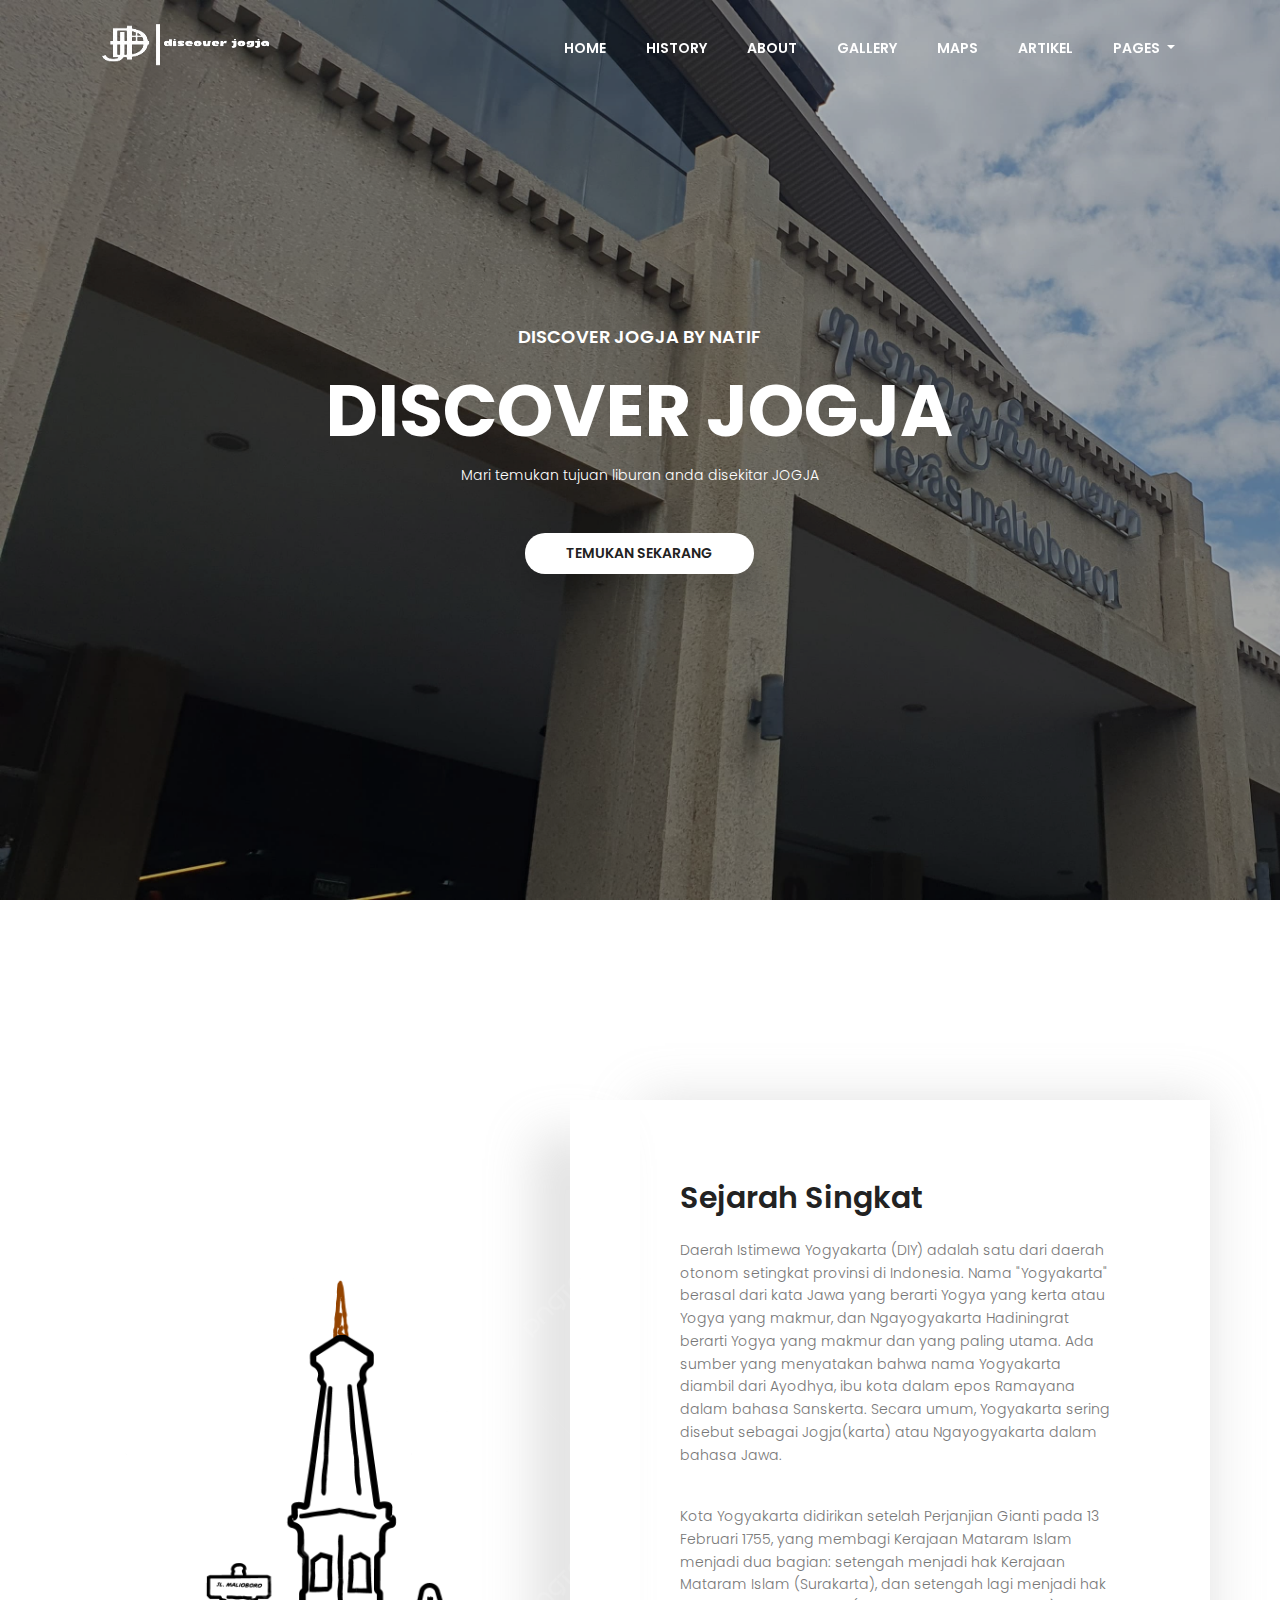
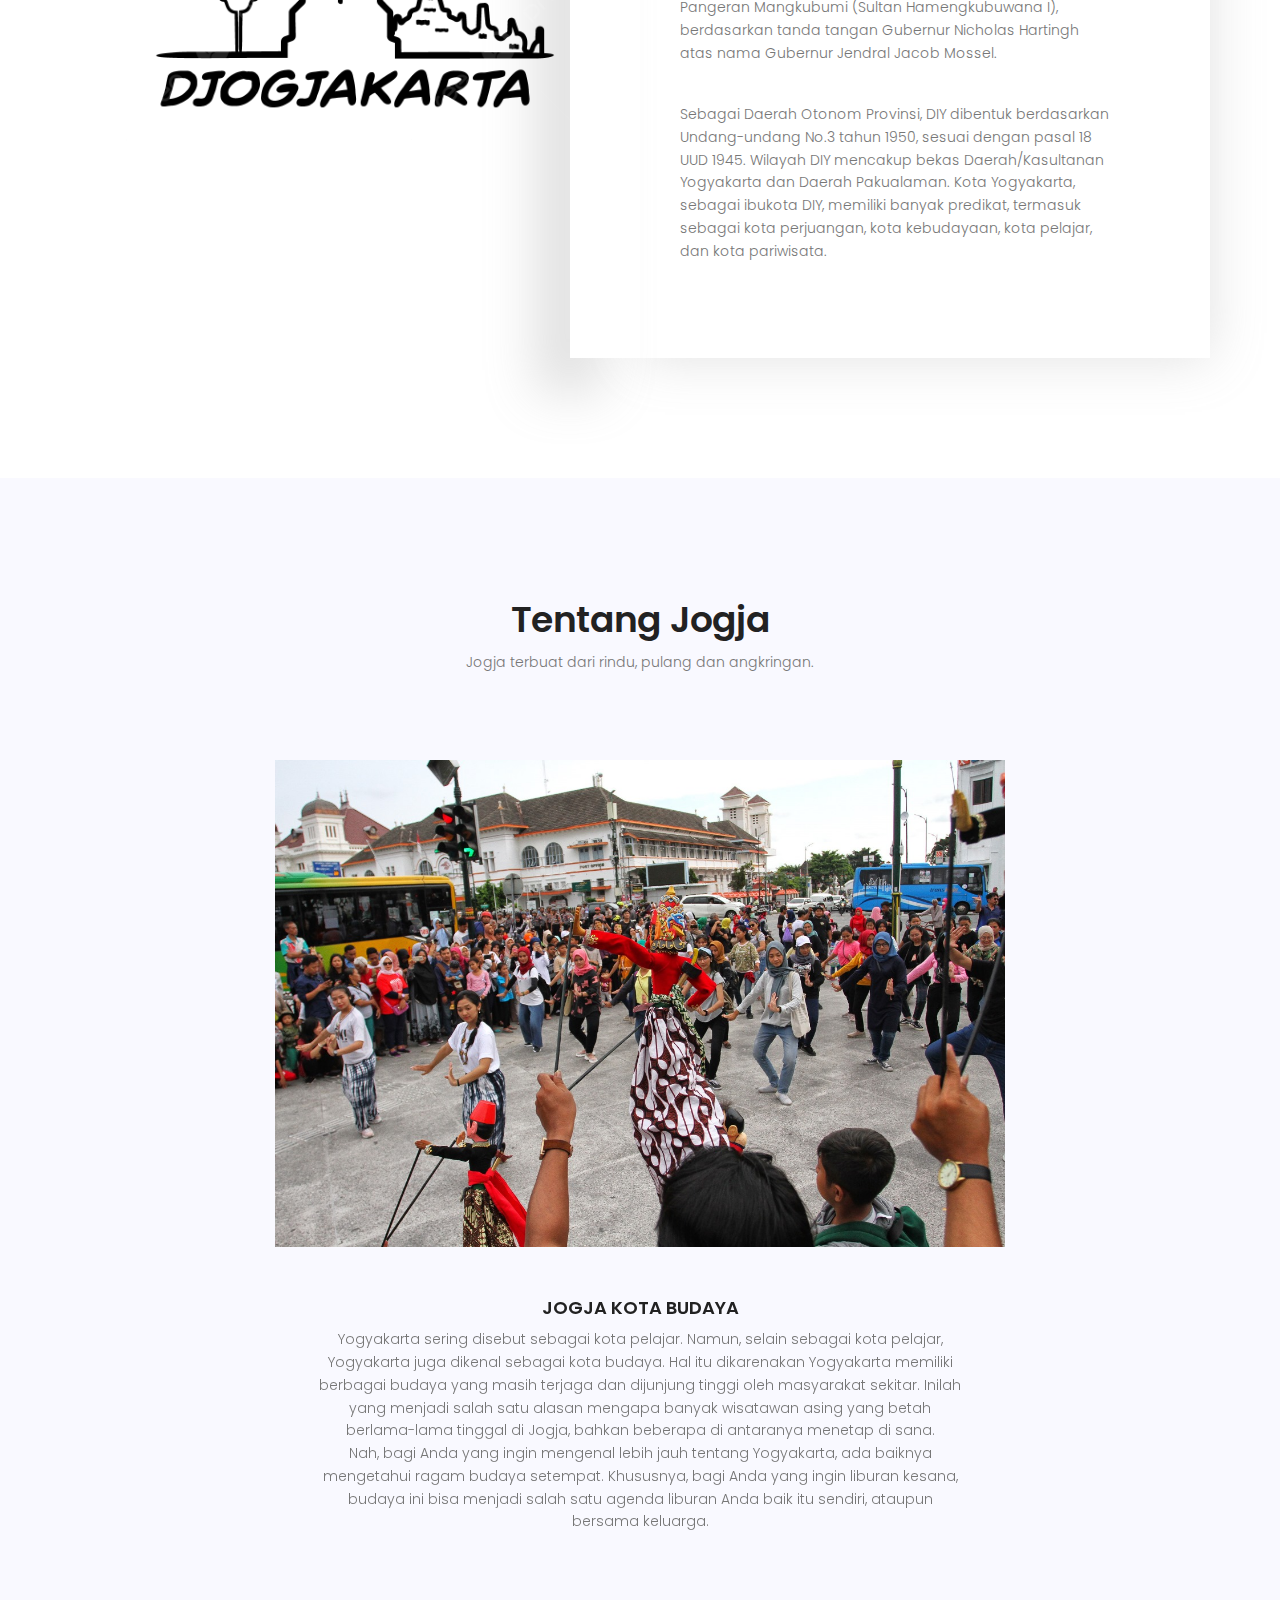
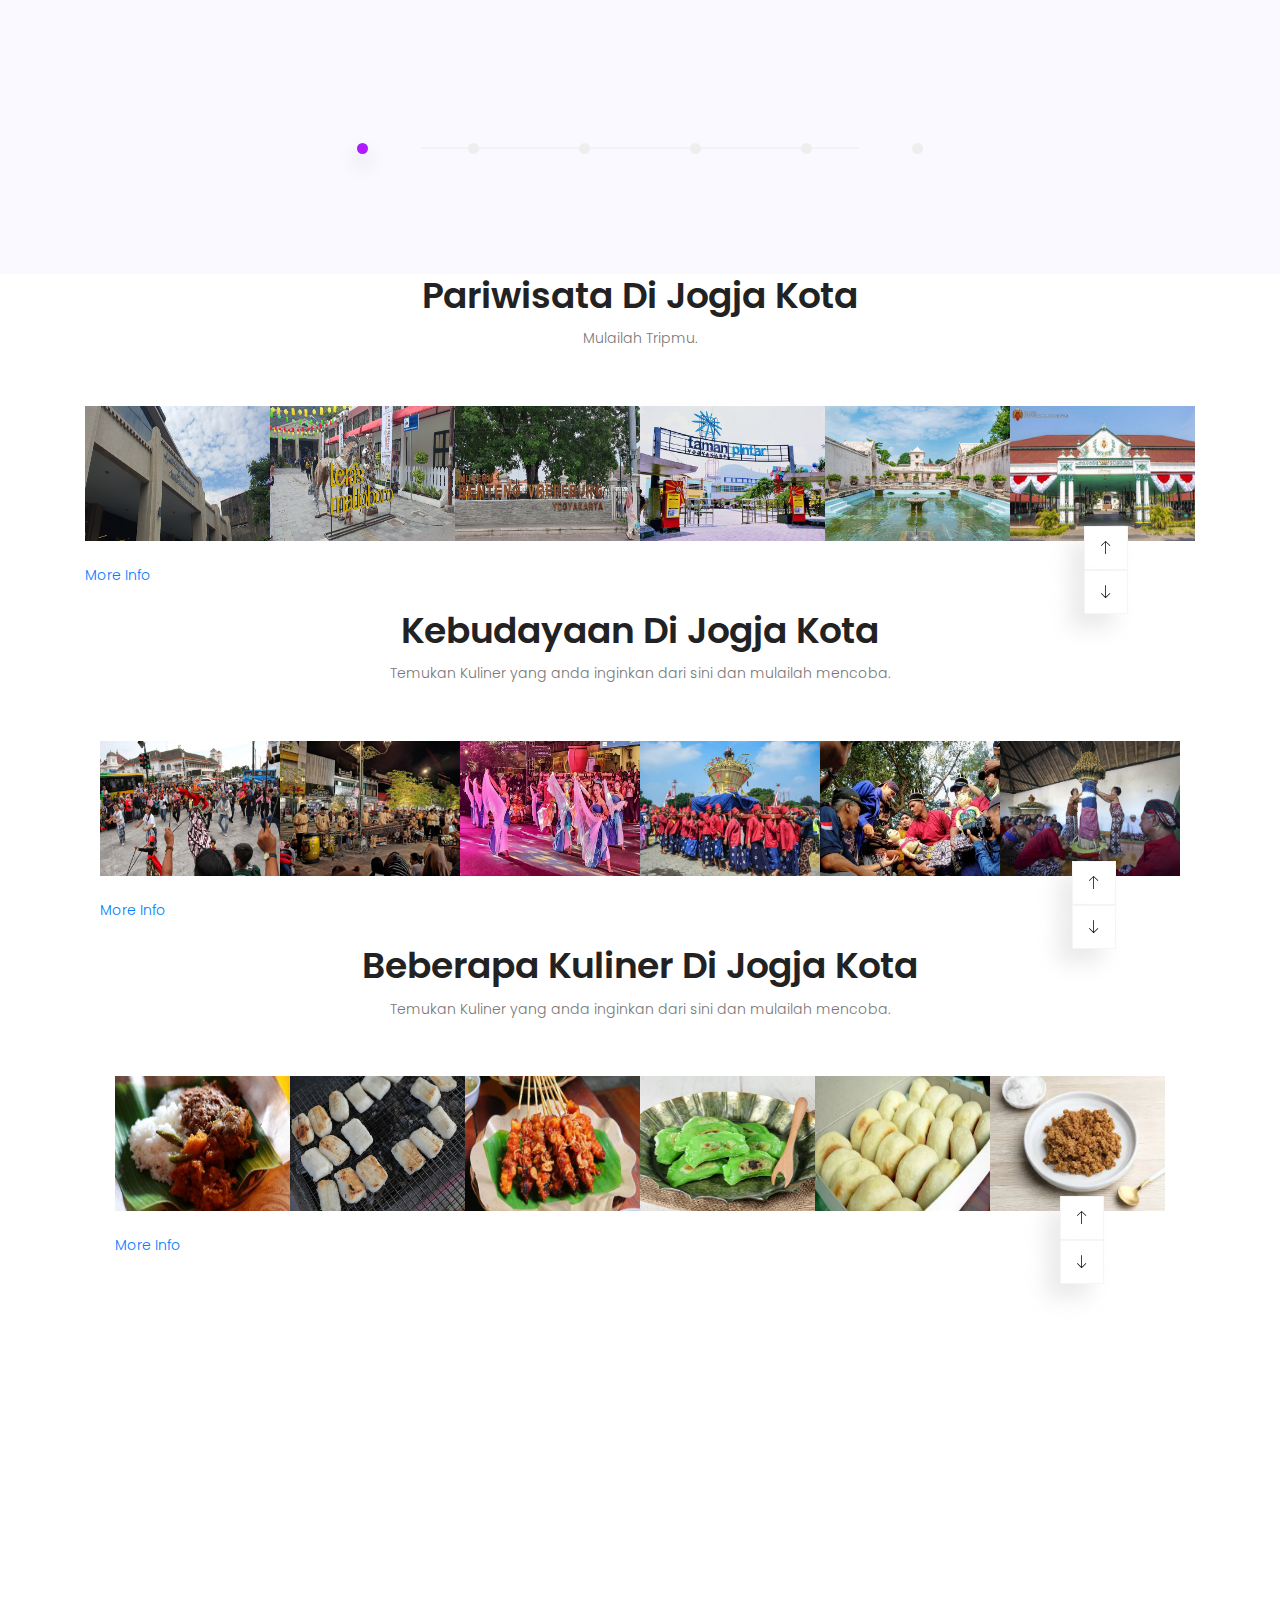
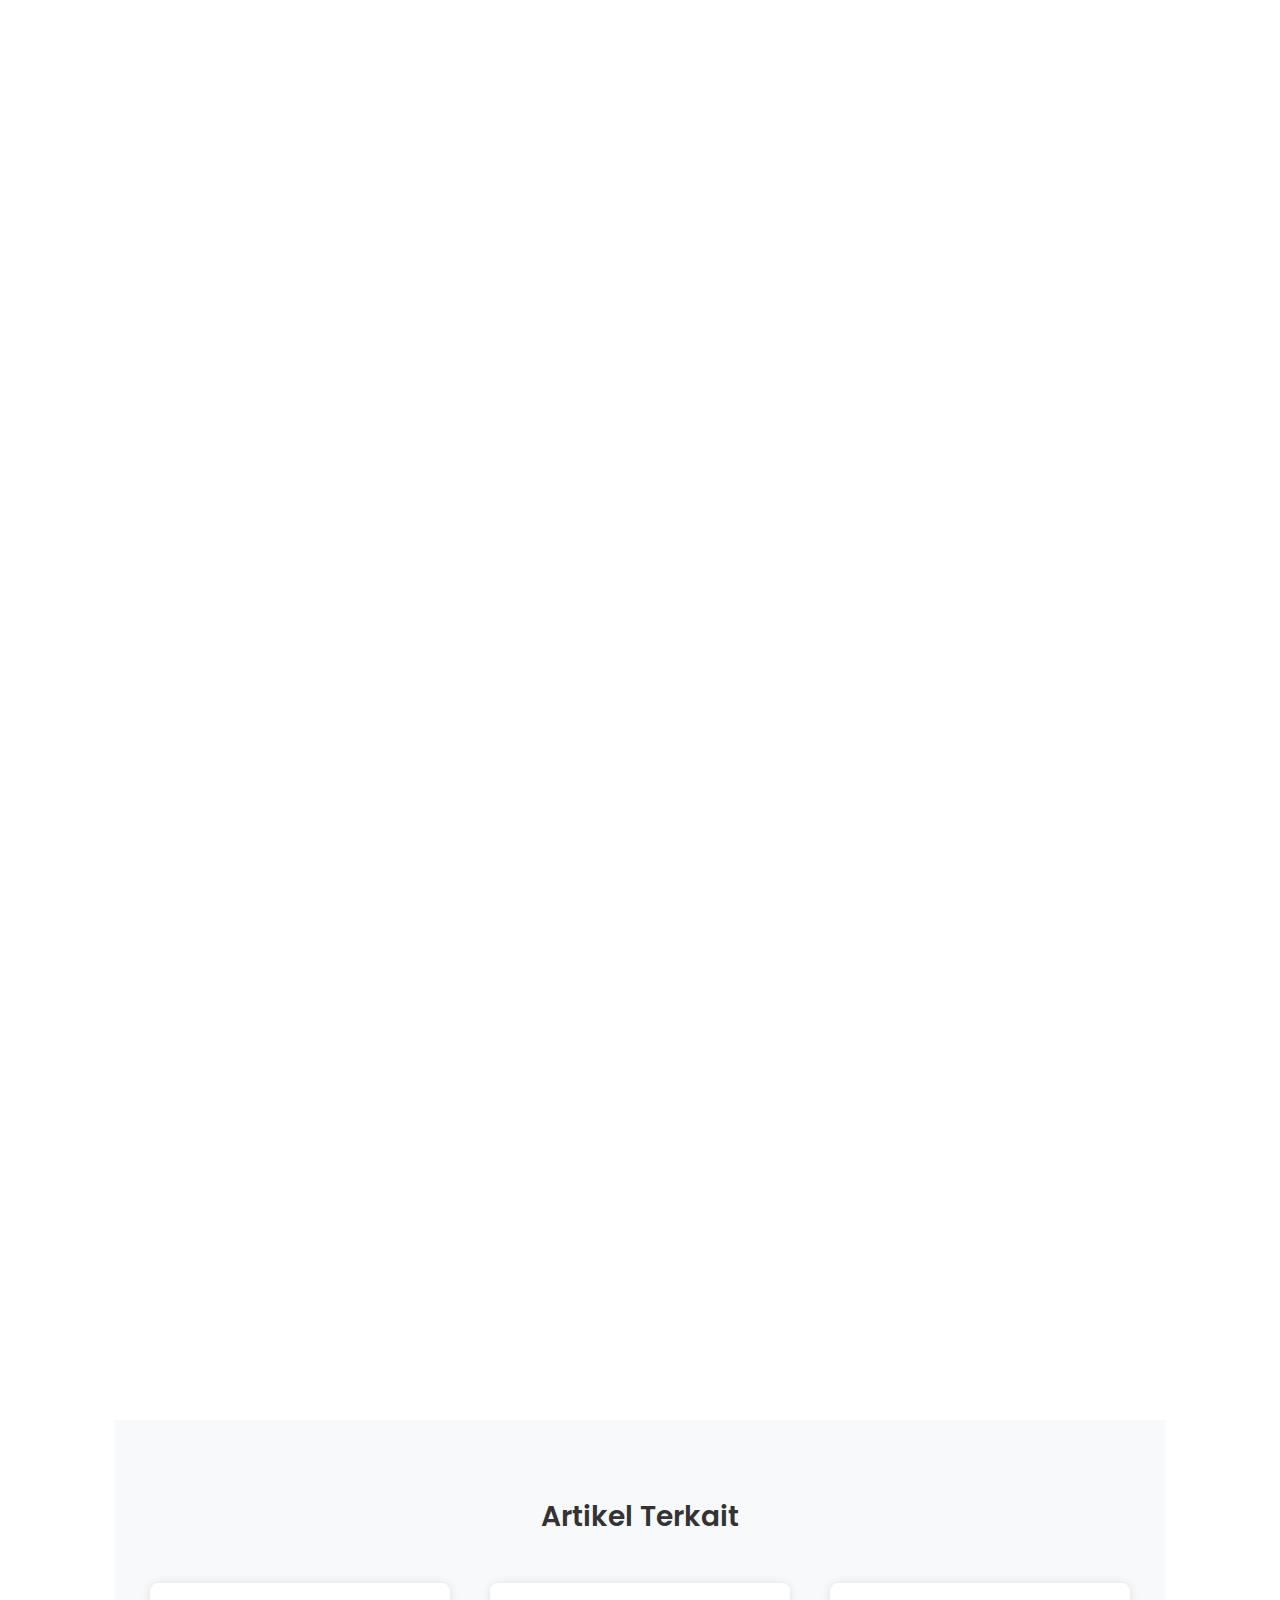
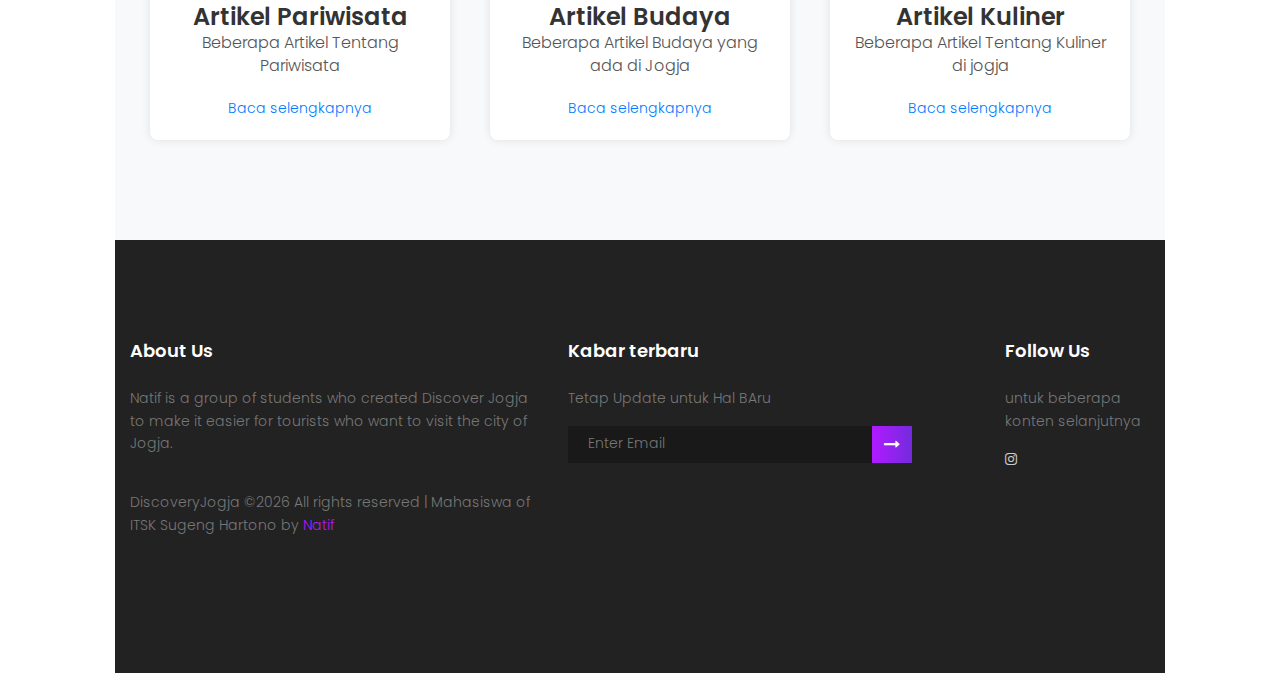
==== commit 5a0704fd: "Add files via upload" ====
--- a/index.html
+++ b/index.html
@@ -468,7 +468,7 @@
 						
 						<div class="video-container">
 							<video autoplay muted loop id="video-bg">
-								<source src="img/VID4.mp4" type="video/mp4" />
+								<source src="img/vidjog.mp4" type="video/mp4" />
 							</video>
 						</div>
 						
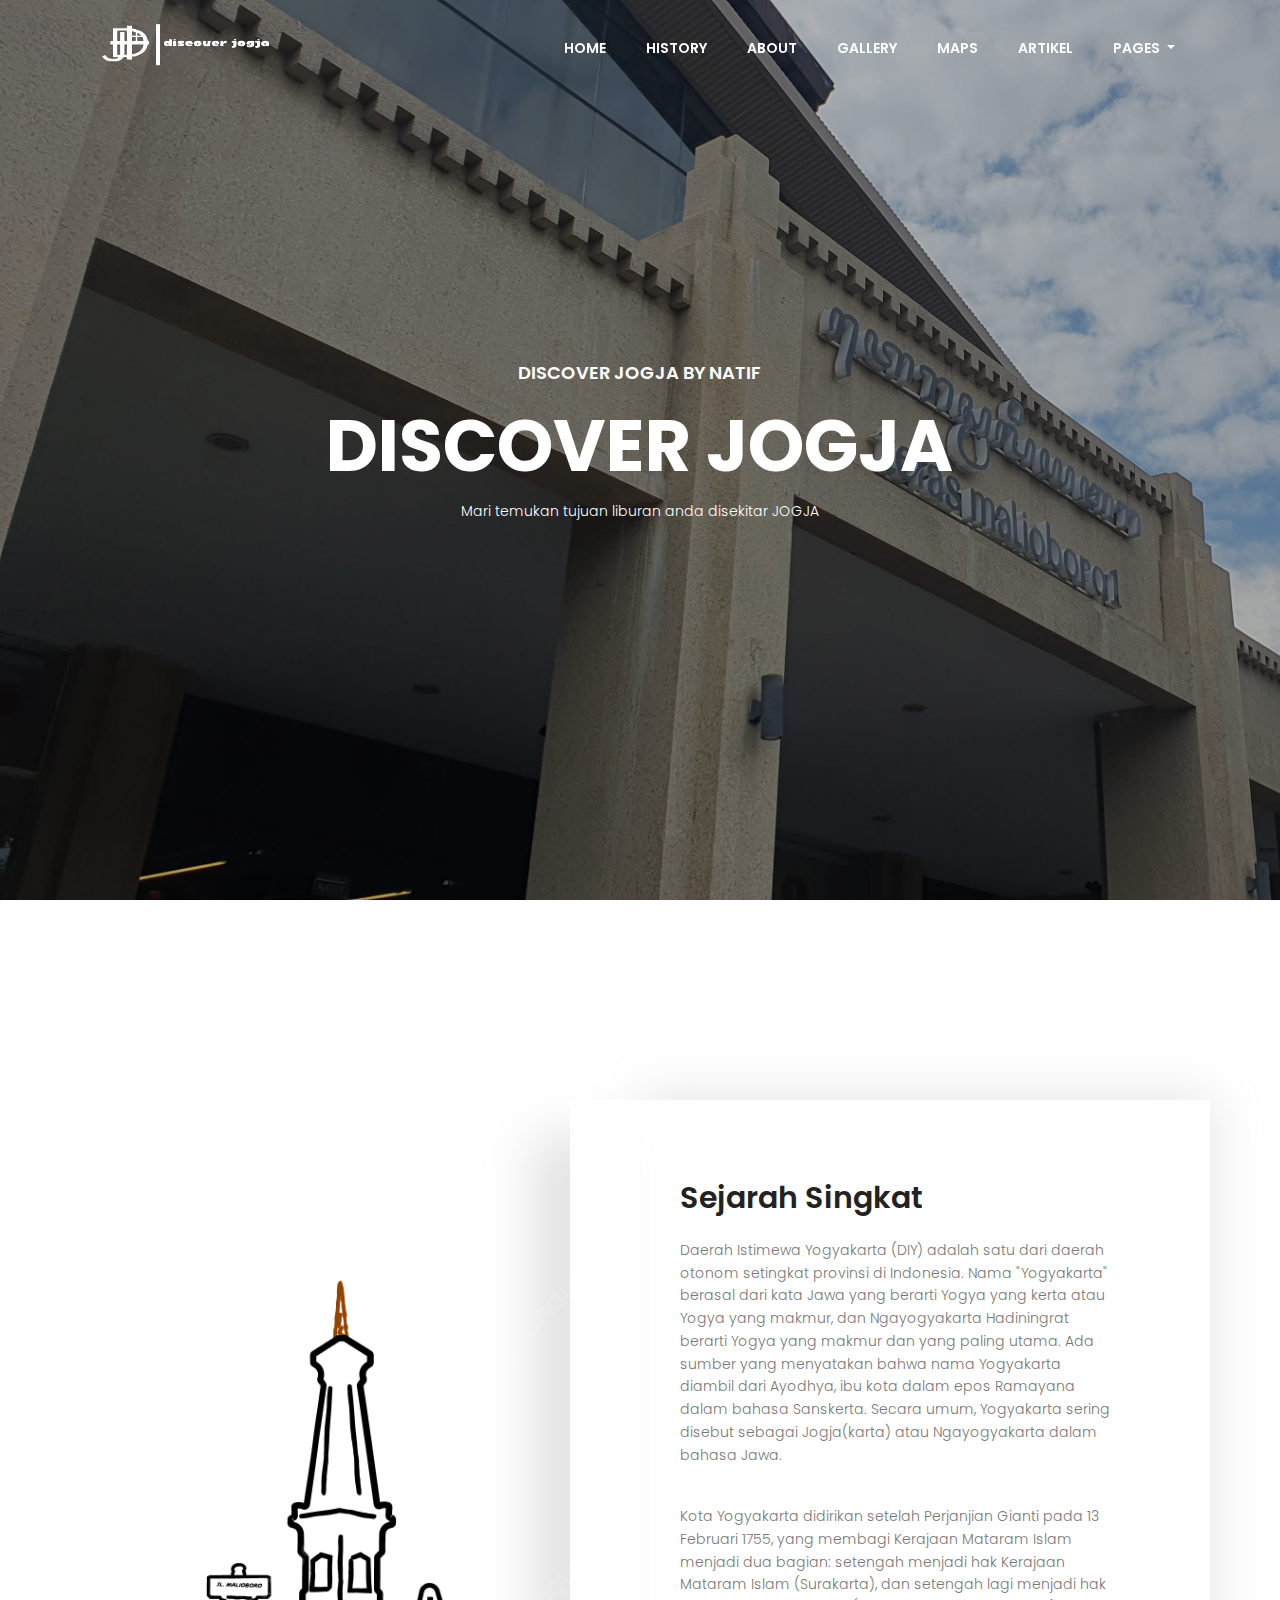
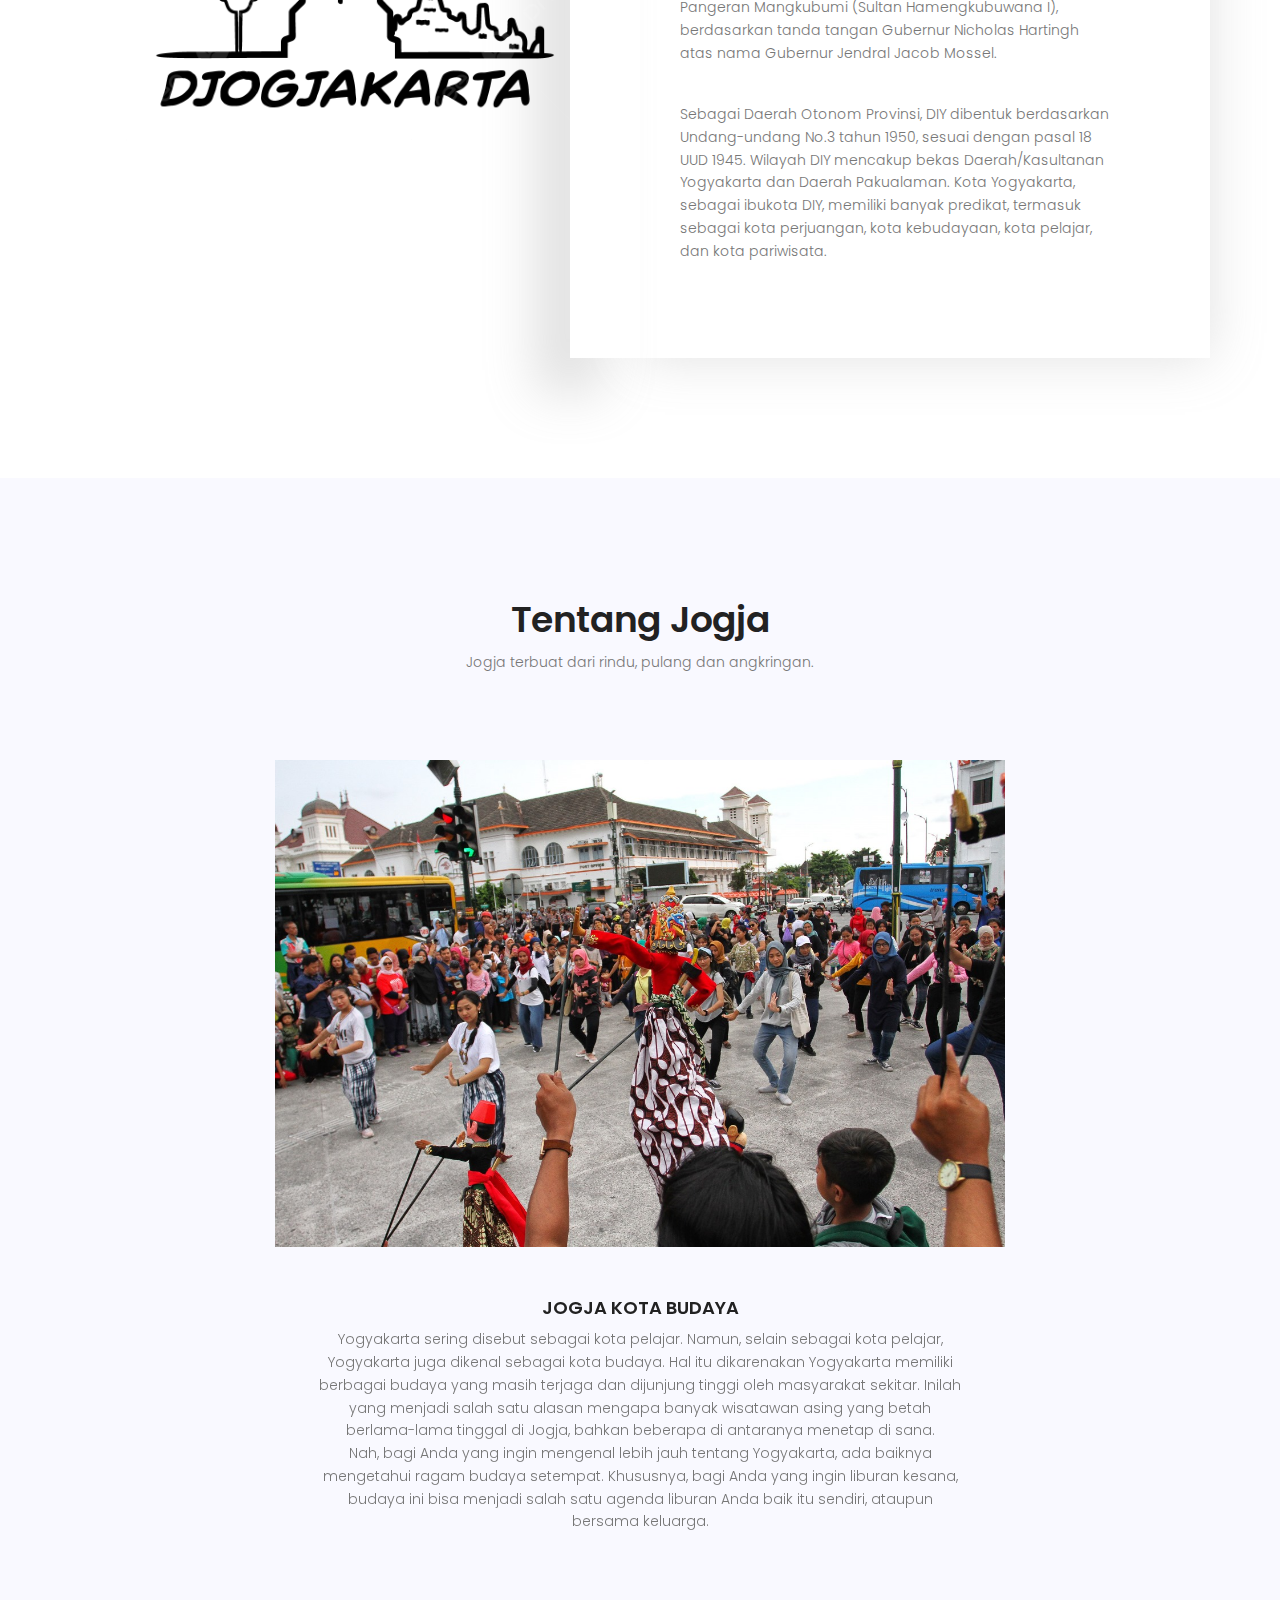
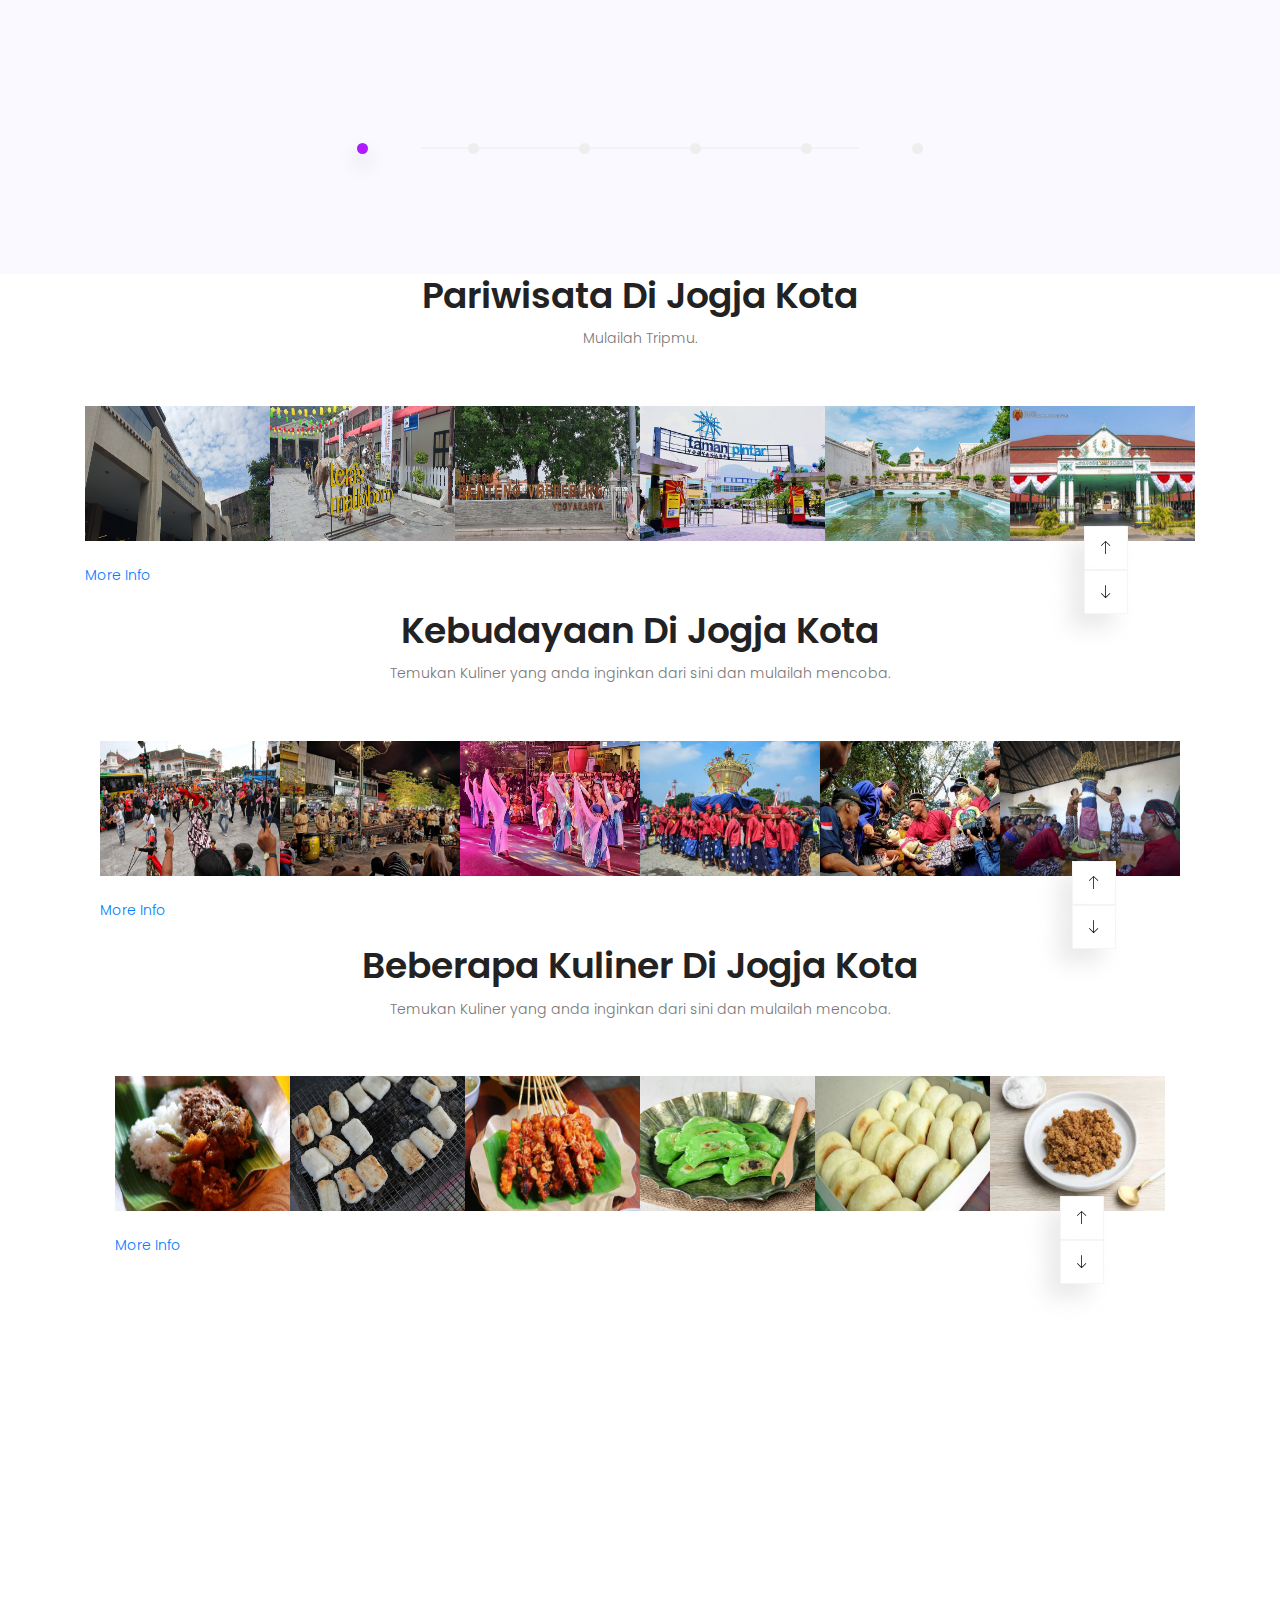
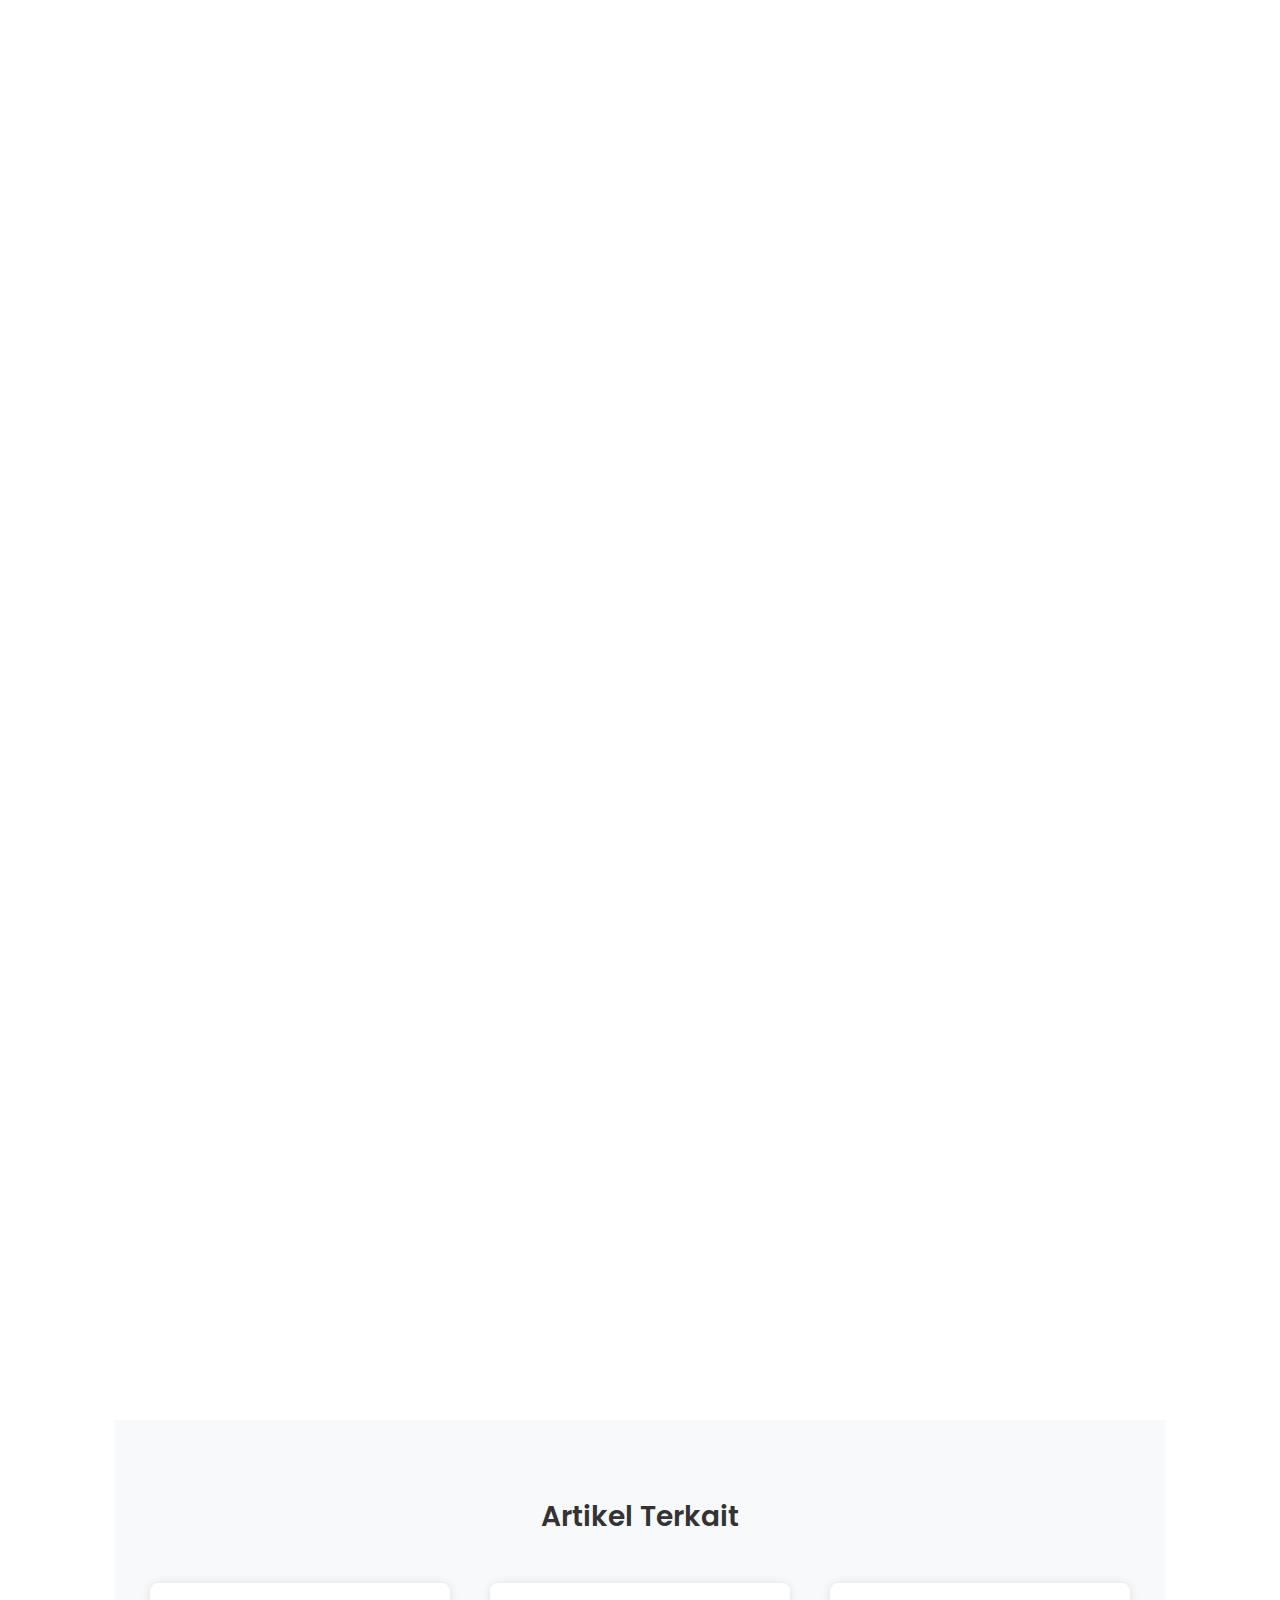
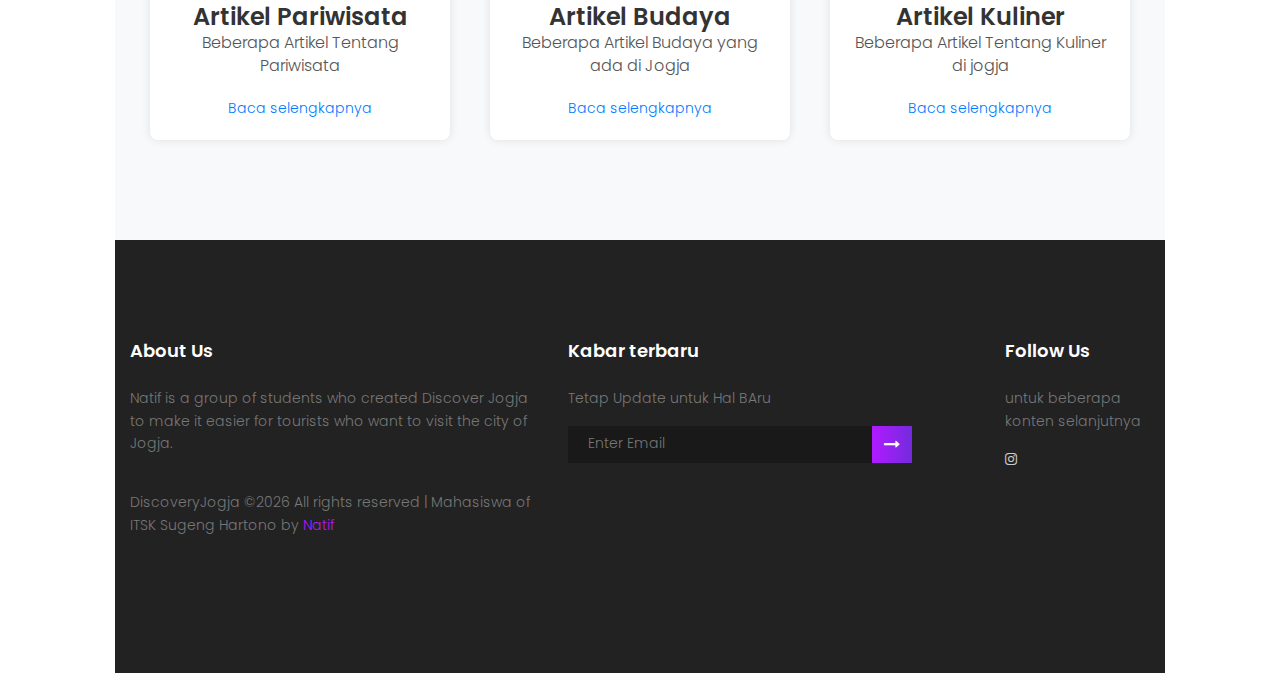
==== commit 291b988f: "index.html" ====
--- a/index.html
+++ b/index.html
@@ -150,7 +150,7 @@
 										<h4 class="text-white mb-20 text-uppercase">Discover JOGJA by Natif</h4>
 										<h1 class="text-uppercase text-white">DISCOVER JOGJA</h1>
 										<p class="text-white">Mari temukan tujuan liburan anda disekitar JOGJA</p>
-										<a href="#" class="text-uppercase header-btn">Temukan Sekarang</a>
+										
 									</div>
 								</div>
 
@@ -166,7 +166,7 @@
 										<h4 class="text-white mb-20 text-uppercase">Jelajahi pesona unik Jogja</h4>
 										<h1 class="text-uppercase text-white">Mulai Berjelajah</h1>
 										<p class="text-white">Temukan pesona budaya, sejarah, dan alam yang membuat Jogja begitu istimewa.</p>
-										<a href="#" class="text-uppercase header-btn">Mulai Berjelajah</a>
+										
 									</div>
 								</div>
 							</div>
@@ -181,7 +181,7 @@
 										<h4 class="text-white mb-20 text-uppercase">DISCOVER JOGJA</h4>
 										<h1 class="text-uppercase text-white">Pengalaman Baru</h1>
 										<p class="text-white">Jelajahi tempat-tempat menarik, kuliner lezat, dan pengalaman lokal yang tak terlupakan</p>
-										<a href="#" class="text-uppercase header-btn">Temukan Pengalaman</a>
+										
 									</div>
 								</div>
 							</div>
@@ -579,4 +579,4 @@
 			<script src="js/waypoints.min.js"></script>		
 			<script src="js/main.js"></script>	
 		</body>
-	</html>+	</html>
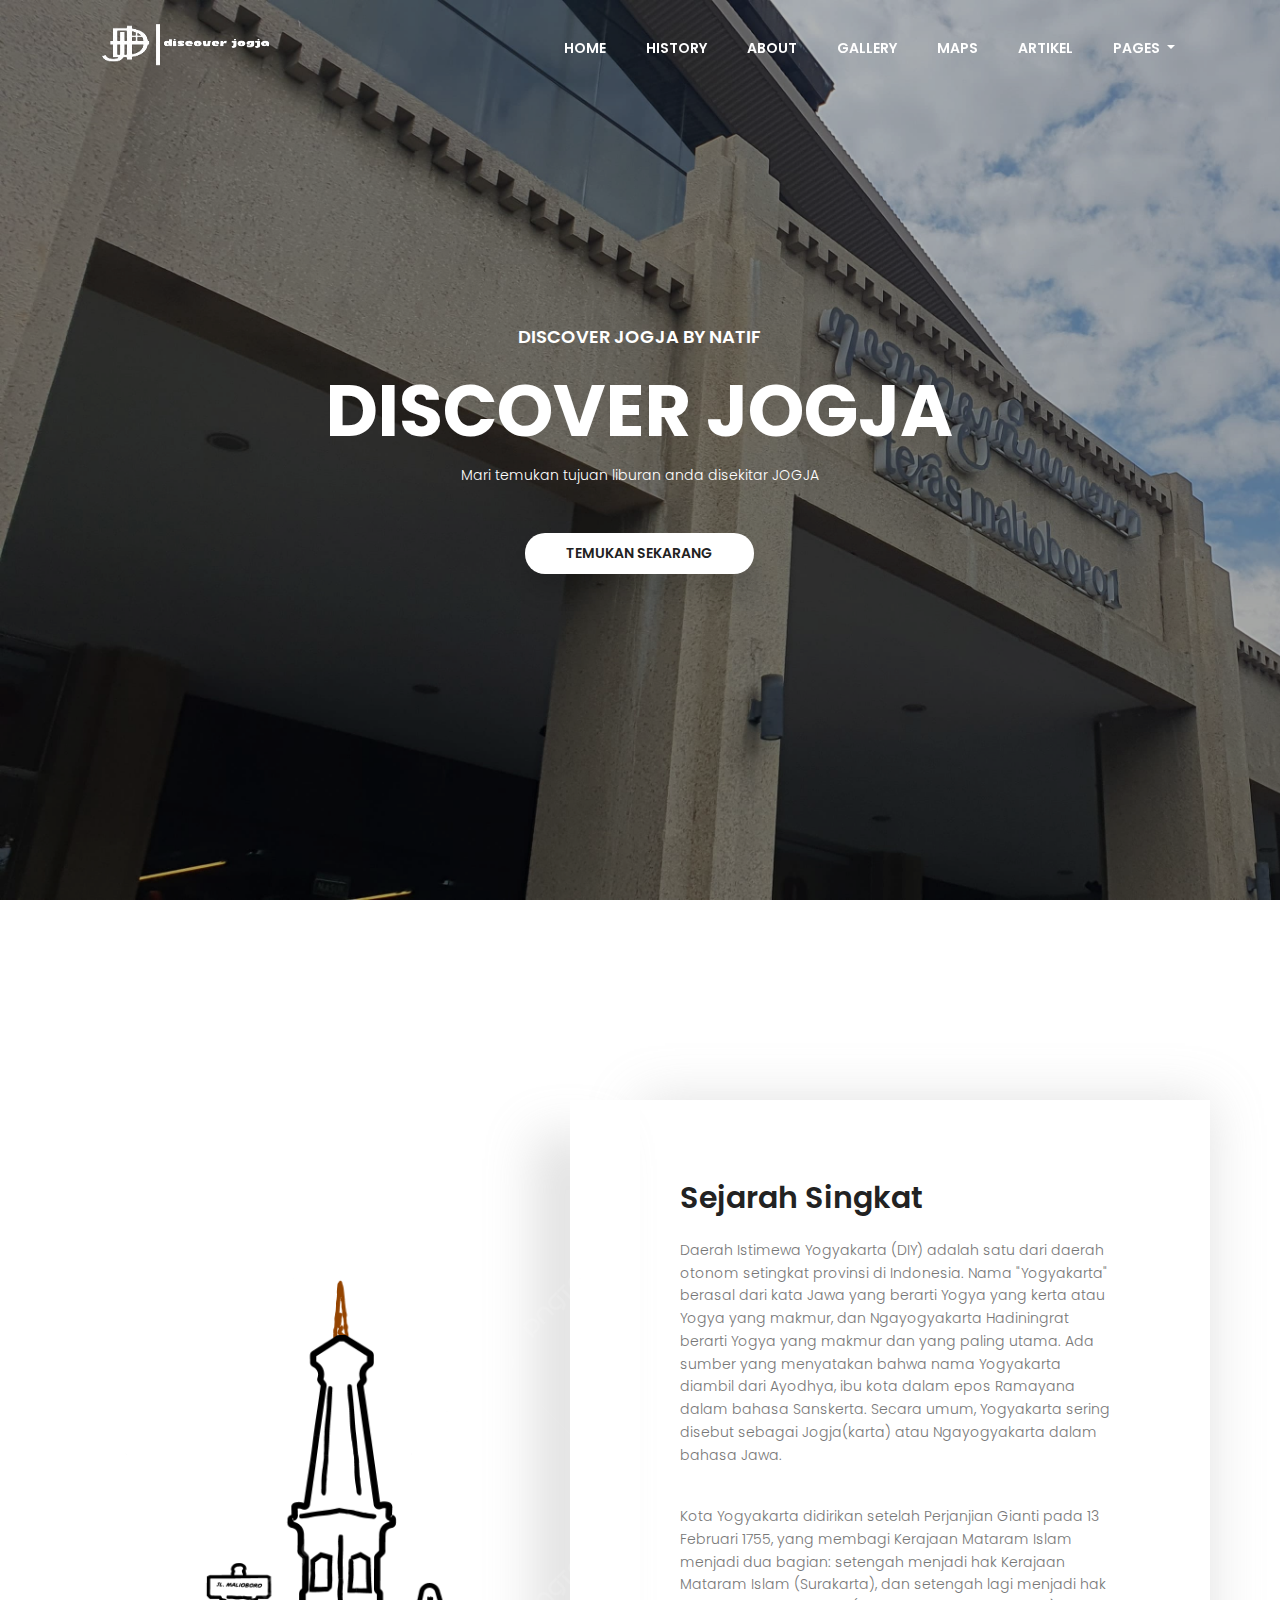
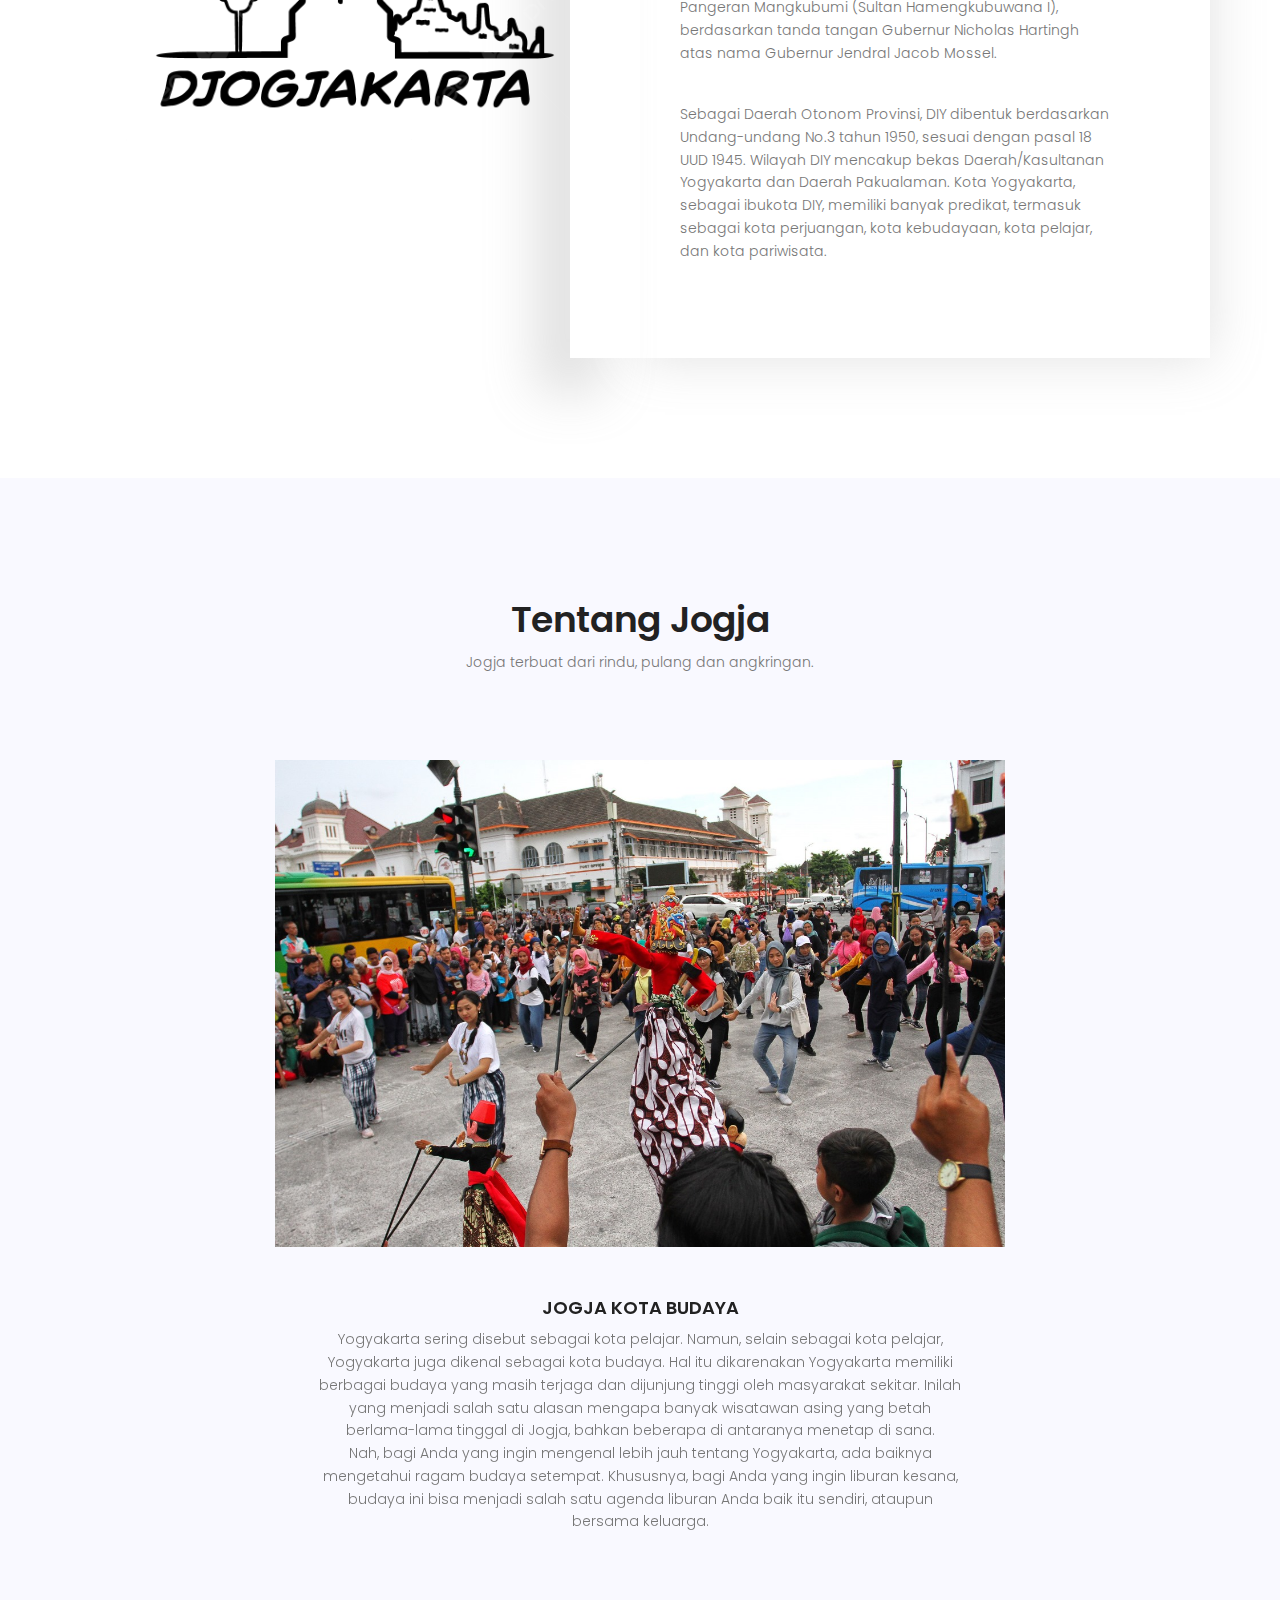
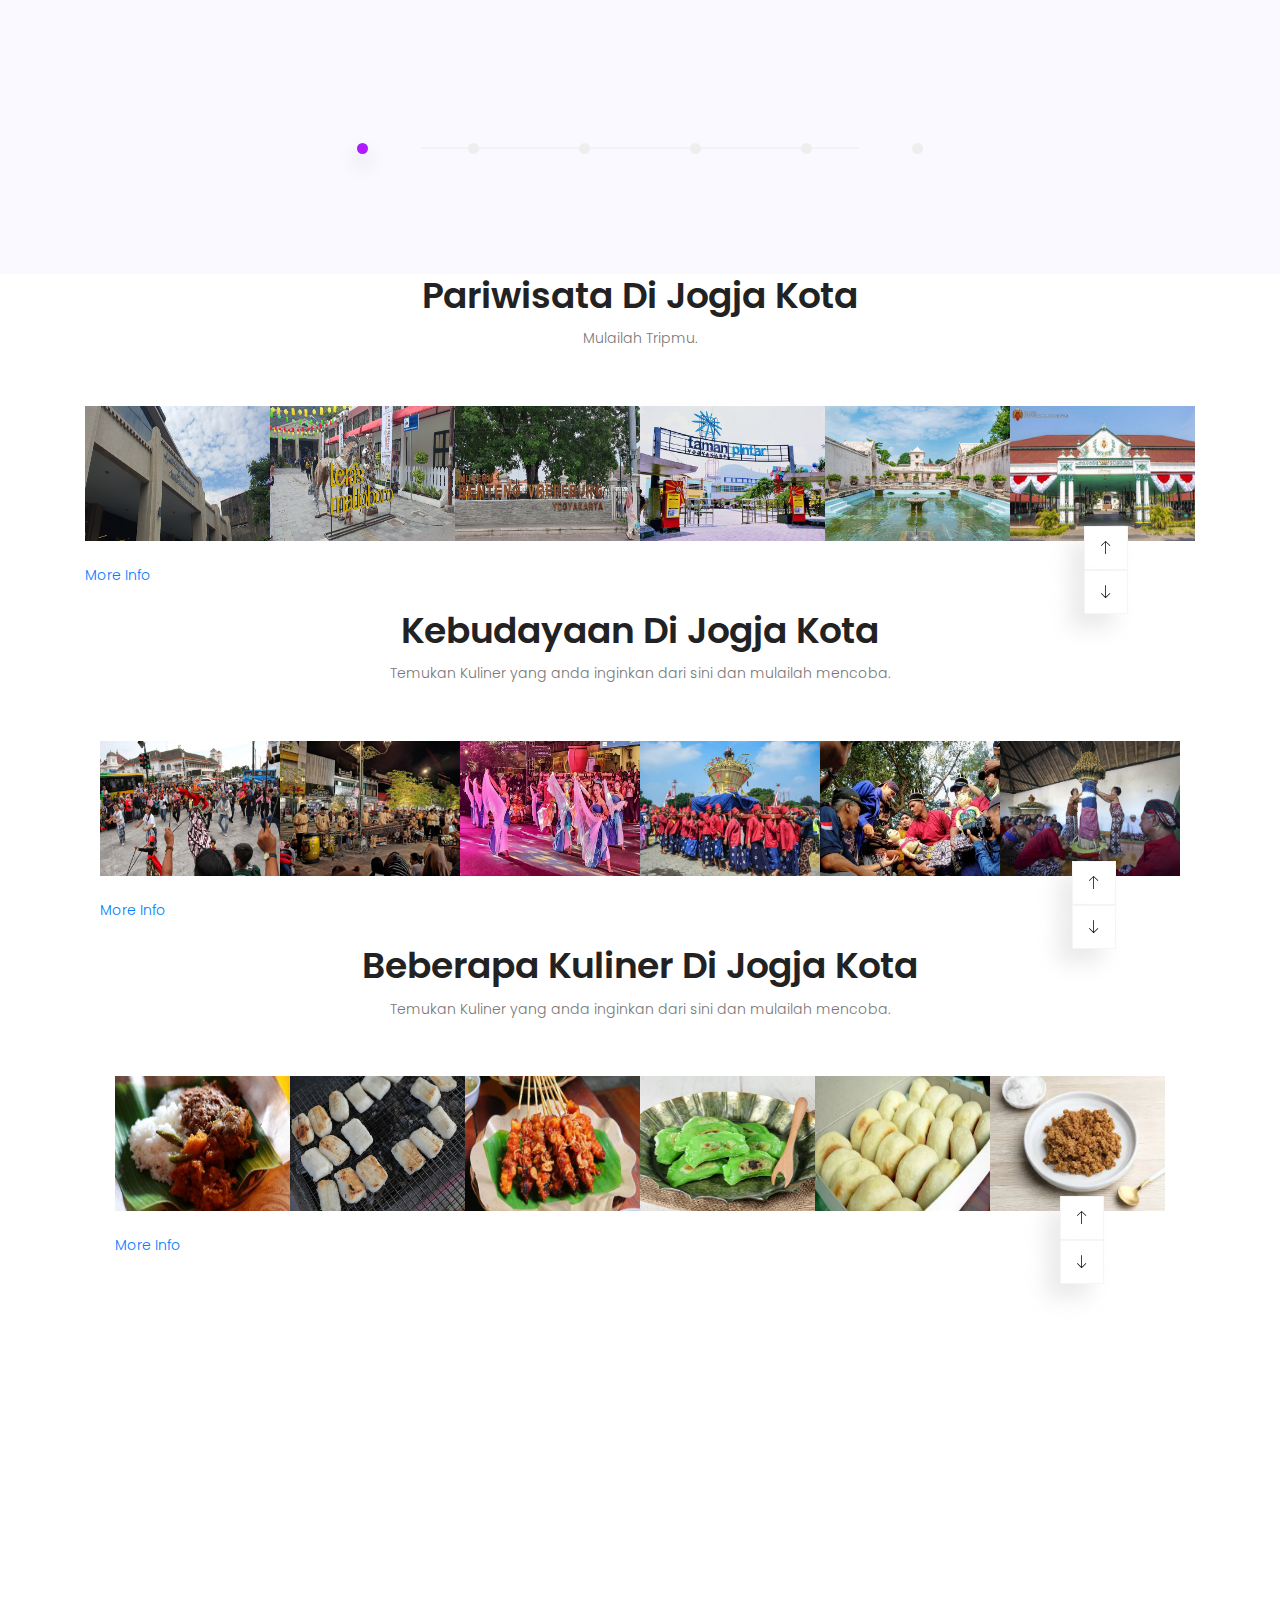
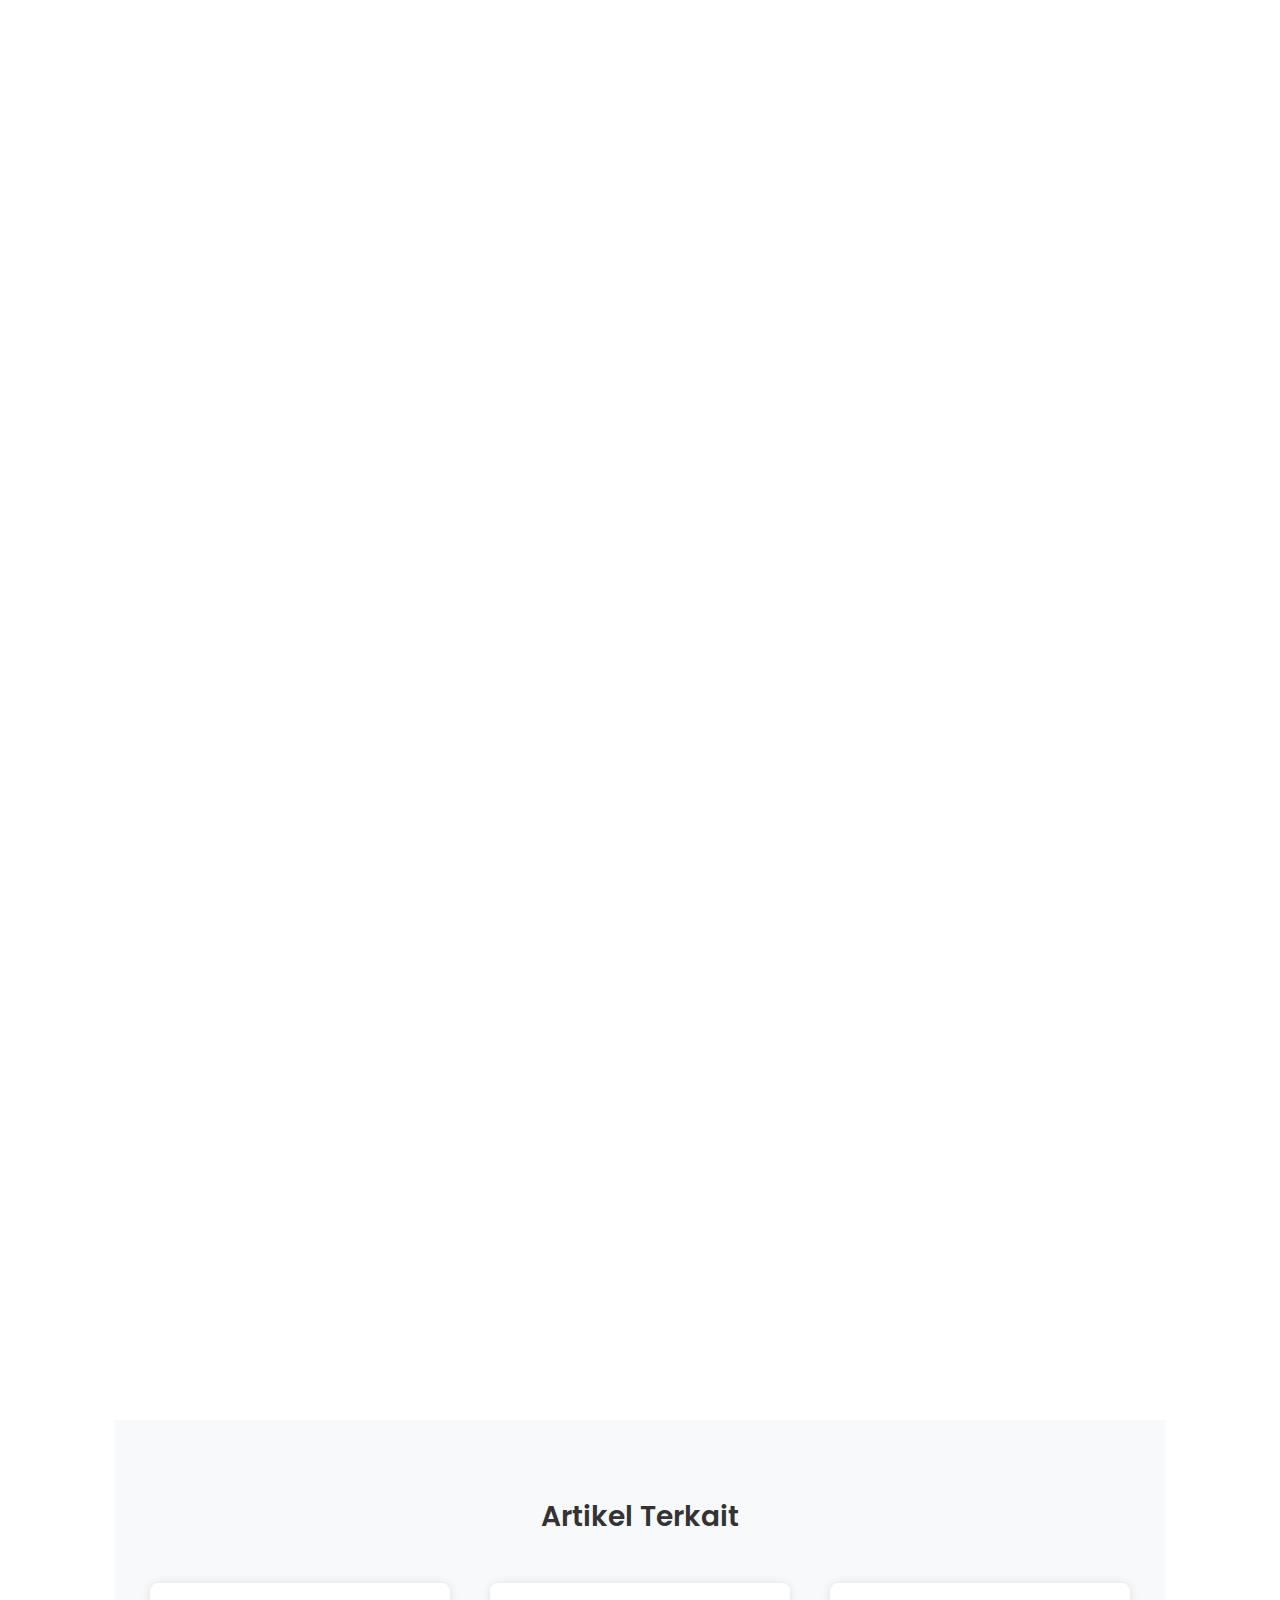
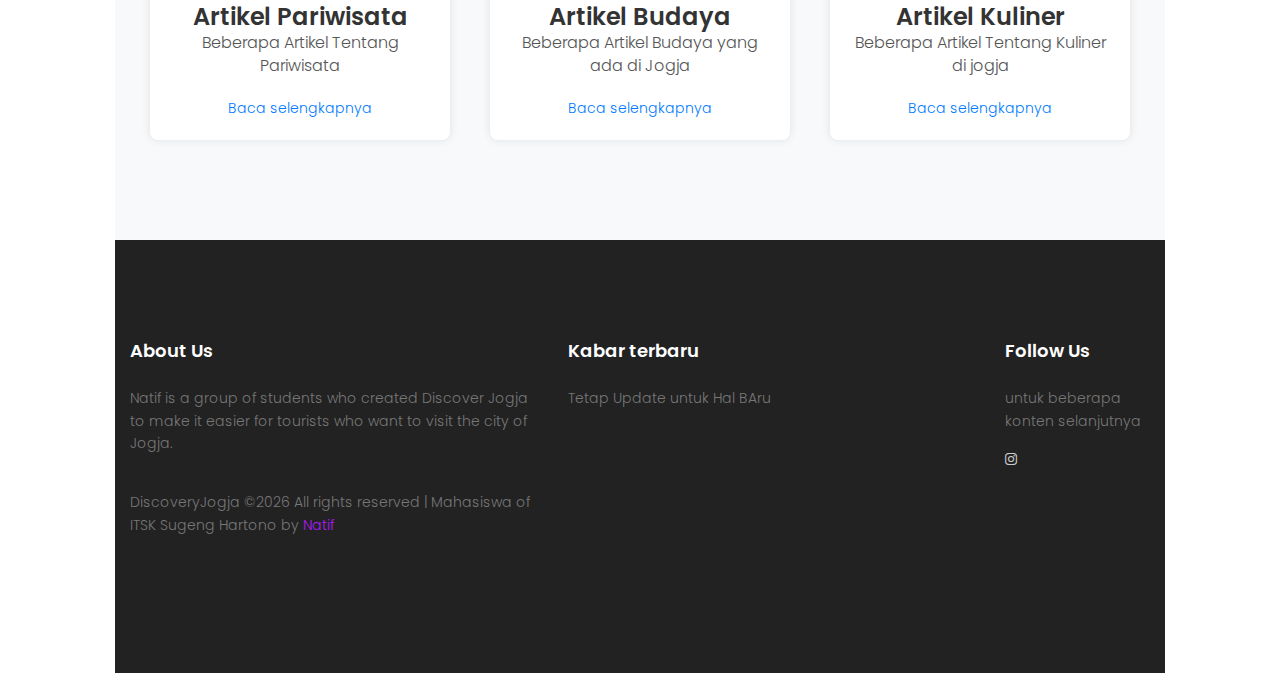
==== commit 9d4a4c91: "index.html" ====
--- a/index.html
+++ b/index.html
@@ -150,7 +150,7 @@
 										<h4 class="text-white mb-20 text-uppercase">Discover JOGJA by Natif</h4>
 										<h1 class="text-uppercase text-white">DISCOVER JOGJA</h1>
 										<p class="text-white">Mari temukan tujuan liburan anda disekitar JOGJA</p>
-										
+										<a href="#" class="text-uppercase header-btn">Temukan Sekarang</a>
 									</div>
 								</div>
 
@@ -166,7 +166,7 @@
 										<h4 class="text-white mb-20 text-uppercase">Jelajahi pesona unik Jogja</h4>
 										<h1 class="text-uppercase text-white">Mulai Berjelajah</h1>
 										<p class="text-white">Temukan pesona budaya, sejarah, dan alam yang membuat Jogja begitu istimewa.</p>
-										
+										<a href="#" class="text-uppercase header-btn">Mulai Berjelajah</a>
 									</div>
 								</div>
 							</div>
@@ -181,7 +181,7 @@
 										<h4 class="text-white mb-20 text-uppercase">DISCOVER JOGJA</h4>
 										<h1 class="text-uppercase text-white">Pengalaman Baru</h1>
 										<p class="text-white">Jelajahi tempat-tempat menarik, kuliner lezat, dan pengalaman lokal yang tak terlupakan</p>
-										
+										<a href="#" class="text-uppercase header-btn">Temukan Pengalaman</a>
 									</div>
 								</div>
 							</div>
@@ -468,7 +468,7 @@
 						
 						<div class="video-container">
 							<video autoplay muted loop id="video-bg">
-								<source src="img/vidjog.mp4" type="video/mp4" />
+								<source src="img/VID4.mp4" type="video/mp4" />
 							</video>
 						</div>
 						
@@ -530,27 +530,7 @@
 							<div class="single-footer-widget">
 								<h6>Kabar terbaru</h6>
 								<p>Tetap Update untuk Hal BAru</p>
-								<div class="" id="mc_embed_signup">
-
-										<form target="_blank" novalidate="true" action="https://spondonit.us12.list-manage.com/subscribe/post?u=1462626880ade1ac87bd9c93a&amp;id=92a4423d01" method="get" class="form-inline">
-
-										<div class="d-flex flex-row">
-
-											<input class="form-control" name="EMAIL" placeholder="Enter Email" onfocus="this.placeholder = ''" onblur="this.placeholder = 'Enter Email '" required="" type="email">
-
-
-				                            	<button class="click-btn btn btn-default"><i class="fa fa-long-arrow-right" aria-hidden="true"></i></button>
-				                            	<div style="position: absolute; left: -5000px;">
-													<input name="b_36c4fd991d266f23781ded980_aefe40901a" tabindex="-1" value="" type="text">
-												</div>
-				                          	
-											<!-- <div class="col-lg-4 col-md-4">
-												<button class="bb-btn btn"><span class="lnr lnr-arrow-right"></span></button>
-											</div>  -->
-										</div>		
-										<div class="info"></div>
-										</form>
-								</div>
+								
 								</div>
 						</div>						
 						<div class="col-lg-2 col-md-6 col-sm-6 social-widget">
